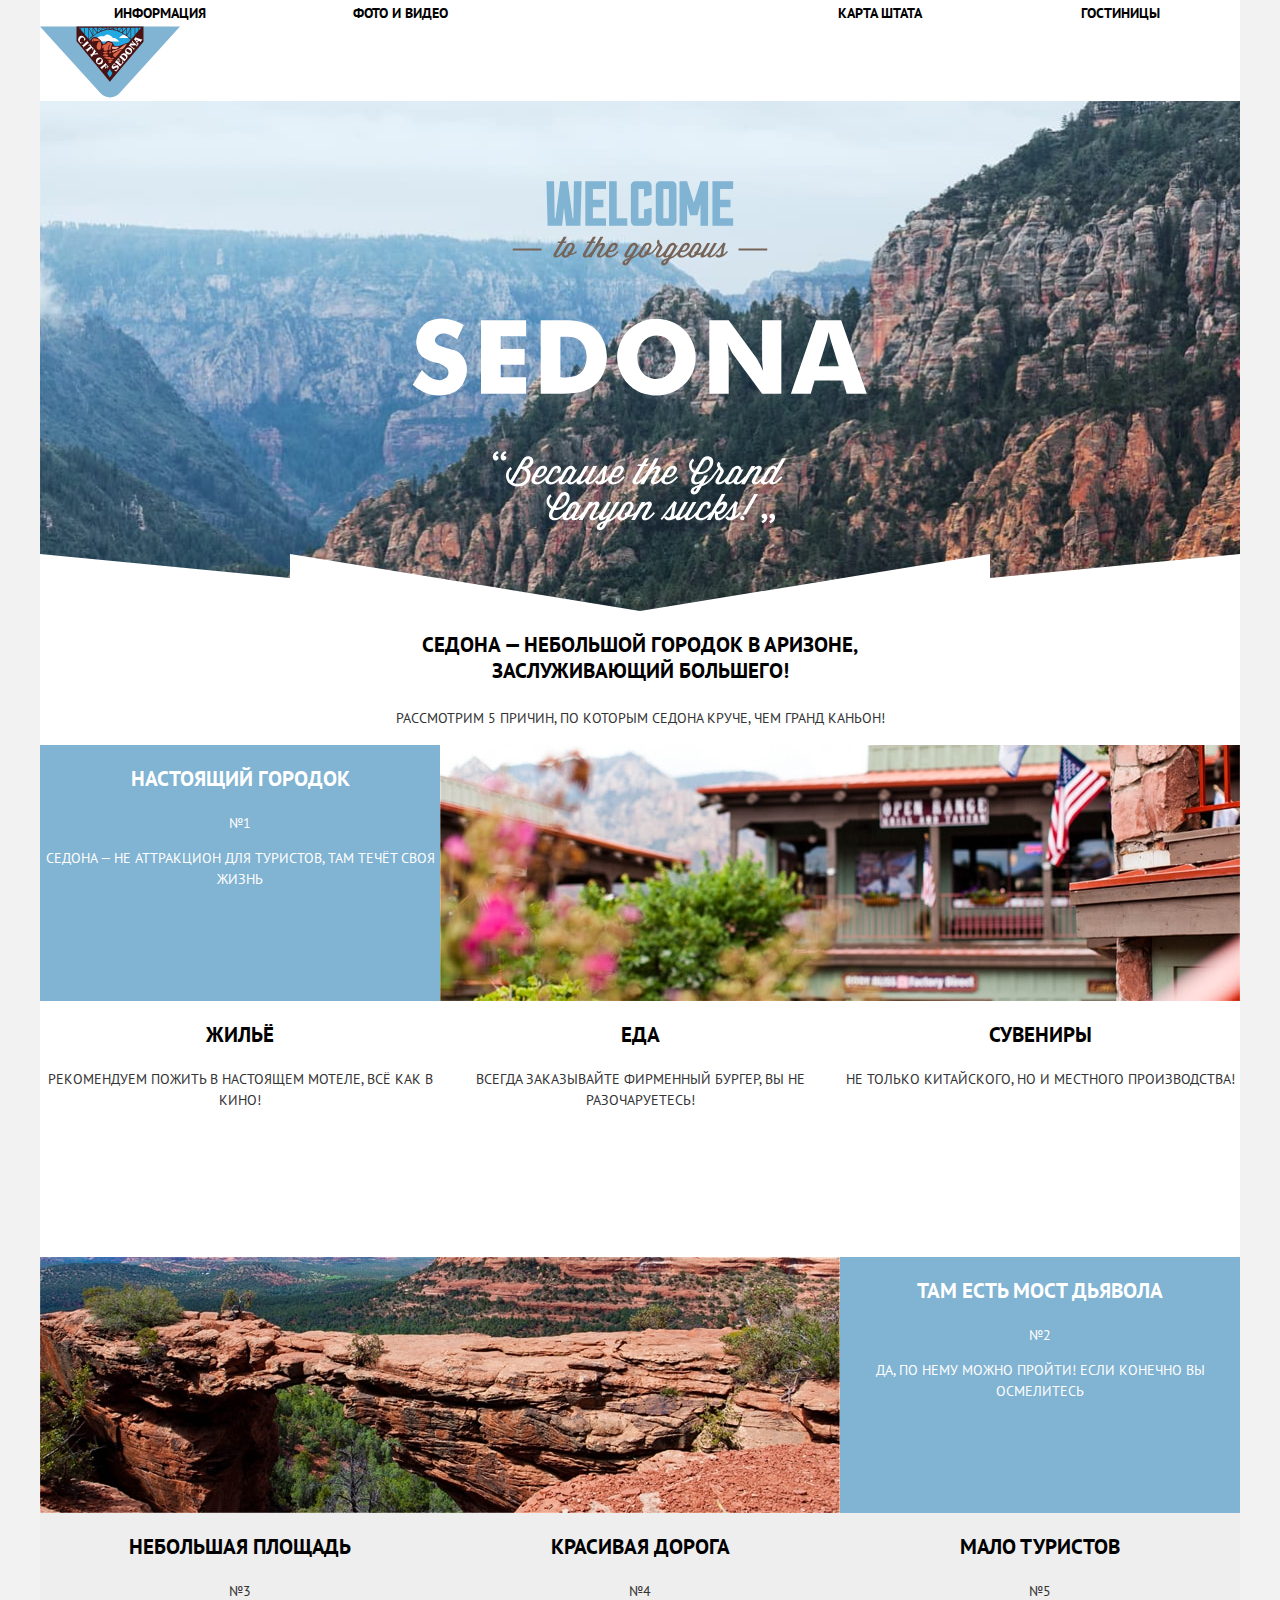
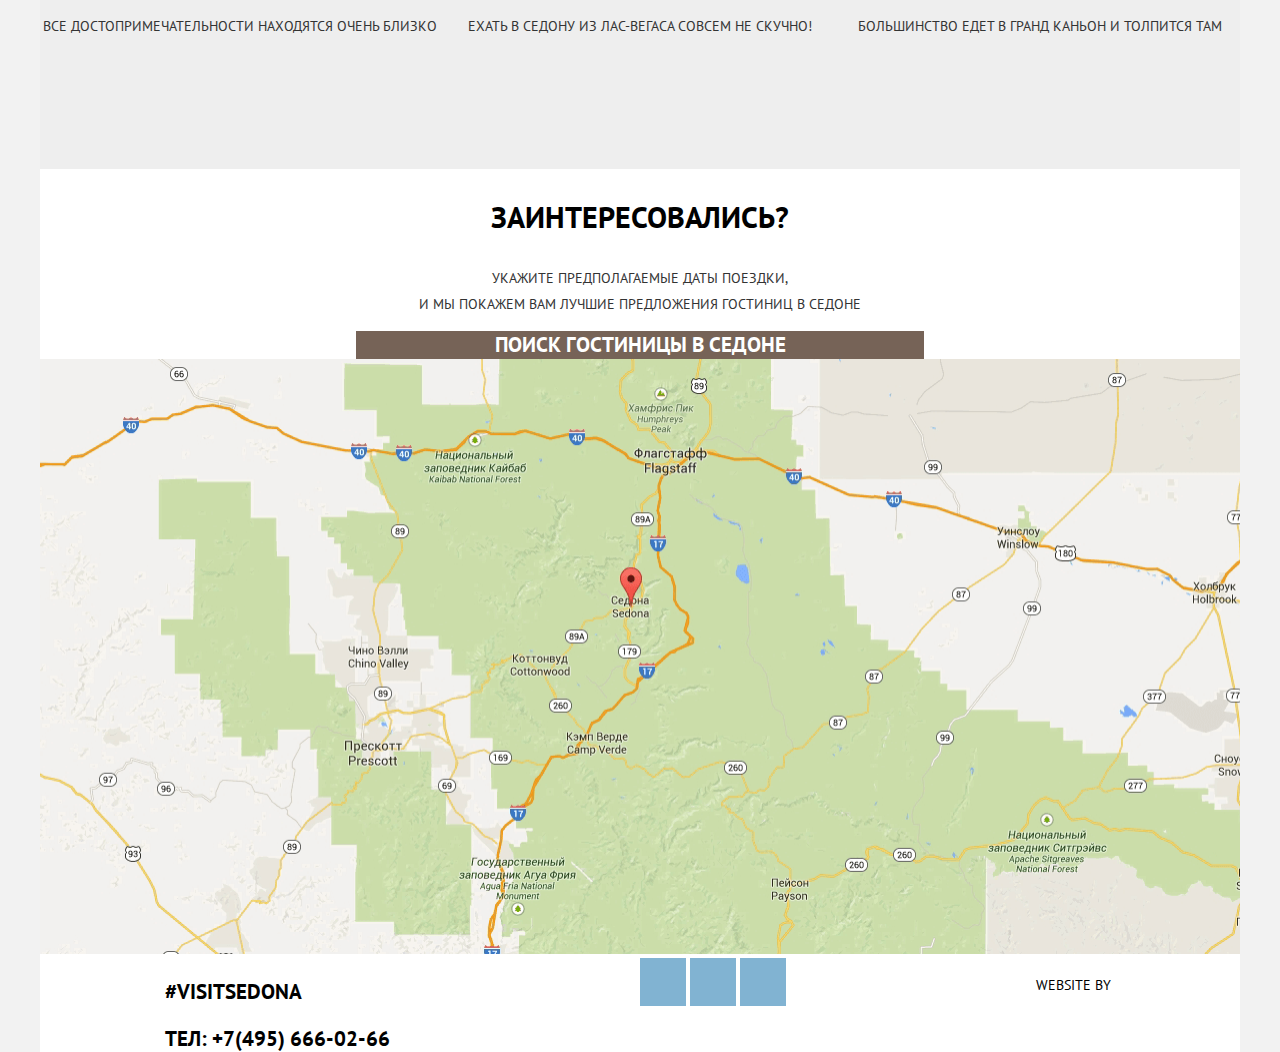
==== index.html @ a128aafb "Добавлены сетки для страниц" ====
<!DOCTYPE html>
<html lang="ru">
	<head>
		<meta charset="utf-8">
		<title>HTML Academy: Седона</title>
		<link href="https://fonts.googleapis.com/css?family=PT+Sans:400,700&display=swap&subset=cyrillic" rel="stylesheet">
		<link href="css/normalize.css" rel="stylesheet">
		<link href="css/style.css" rel="stylesheet">
	</head>

	<body>
		<div class="container">
			<header class="header">
				<nav>
					<ul class="header-nav">
						<li><a href="#">Информация</a></li>
						<li><a href="#">Фото и видео</a></li>
						<li><a href="#">Карта штата</a></li>
						<li><a href="inner.html">Гостиницы</a></li>
					</ul>
				</nav>

				<a class="header-logo" href="" aria-current="page">
					<img src="img/logo-sedona.svg" width="140" height="72" alt="Логотип города Седона">
				</a>
			</header>

			<main>
				<h1 class="hidden">Город Седона</h1>

				<div class="welcome">
					<span class="visually-hidden">Добро пожаловать в великолепную Седону, потому что Большой Каньон отстой!</span>
				</div>

				<section class="advantages">
					<h2 class="hidden">Приемущества города</h2>
					<div class="advantages-block">
						<p class="advantages-block__title">
							Седона — небольшой городок в Аризоне,
							заслуживающий большего!
						</p>
						<p class="advantages-block__text">Рассмотрим 5 причин, по которым Седона круче, чем гранд каньон!</p>
					</div>

					<ol class="advantages-list">
						<li class="advantages-item">
							<div class="advantages-item__block info">
								<p class="info__title">Настоящий городок</p>
								<p class="info__number">№1</p>
								<p class="info__text">
									Седона — не аттракцион для туристов, там течёт своя жизнь
								</p>
							</div>
							<img class="advantages-item__img" src="img/sedona_foto.jpg" width="800" height="256" alt="Фотография городка">
						</li>
						<li class="advantages-item">
							<img class="advantages-item__img" src="img/devil_bridge.jpg" alt="Фотография моста Дьявола">
							<div class="advantages-item__block info">
								<p class="info__title">Там есть Мост дьявола</p>
								<p class="info__number">№2</p>
								<p class="info__text">
									Да, по нему можно пройти! Если конечно вы осмелитесь
								</p>
							</div>
						</li>
						<li class="advantages-item">
							<div class="advantages-item__block info">
								<p class="info__title">Небольшая площадь</p>
								<p class="info__number">№3</p>
								<p class="info__text">
									Все достопримечательности находятся очень близко
								</p>
							</div>
						</li>
						<li class="advantages-item">
							<div class="advantages-item__block info">
								<p class="info__title">Красивая дорога</p>
								<p class="info__number">№4</p>
								<p class="info__text">
									Ехать в Седону из Лас-Вегаса совсем не скучно!
								</p>
							</div>
						</li>
						<li class="advantages-item">
							<div class="advantages-item__block info">
								<p class="info__title">Мало туристов</p>
								<p class="info__number">№5</p>
								<p class="info__text">
									Большинство едет в гранд каньон и толпится там
								</p>
							</div>
						</li>
						<li class="advantages-item">
							<ul class="advantages-also">
								<li class="advantages-item__block info">
									<div class="info__icon info__icon--home"></div>
									<p class="info__title">Жильё</p>
									<p class="info__text">
										Рекомендуем пожить в настоящем мотеле, всё как в кино!
									</p>
								</li>
								<li class="advantages-item__block info">
									<div class="info__icon info__icon--food"></div>
									<p class="info__title">Еда</p>
									<p class="info__text">
										Всегда заказывайте фирменный бургер, вы не разочаруетесь!
									</p>
								</li>
								<li class="advantages-item__block info">
									<div class="info__icon info__icon--surprise"></div>
									<p class="info__title">Сувениры</p>
									<p class="info__text">
										Не только китайского, но и местного производства!
									</p>
								</li>
							</ul>
						</li>
					</ol>
				</section>

				<section class="registration">
					<div class="registration__block">
						<h3>Заинтересовались?</h3>
						<p>Укажите предполагаемые даты поездки, <br> и мы покажем вам лучшие предложения гостиниц в седоне</p>
						<button class="button toggle-form-search" type="button">Поиск гостиницы в седоне</button>
					</div>

					<form class="registration-form" action="#" method="POST">
						<p class="registration-form__field field">
							<label class="field__label" for="input-date-arrival">Дата заезда:</label>
							<input class="field__input" id="input-date-arrival" type="date" name="date_arrival" value="2017-04-24">
						</p>
						<p class="registration-form__field field">
							<label class="field__label" for="input-date-departure">Дата выезда:</label>
							<input class="field__input" id="input-date-departure" type="date" name="date_departure" value="2017-07-04">
						</p>
						<p class="registration-form__field field">
							<label class="field__label" for="input-count-adults">Взрослые:</label>
							<button class="field__button-plus" type="button" aria-label="Увеличить количество"></button>
							<input class="field__input" id="input-count-adults" type="number" min="1" name="count-adults">
							<button class="field__button-minus" type="button" aria-label="Уменьшить количество"></button>
						</p>
						<p class="registration-form__field field">
							<label class="field__label" for="input-count-kids">Дети:</label>
							<button class="field__button-plus" type="button" aria-label="Увеличить количество"></button>
							<input class="field__input" id="input-count-kids" type="number" min="0" name="count-kids">
							<button class="field__button-minus" type="button" aria-label="Уменьшить количество"></button>
						</p>
						<button class="registration-form__button button" type="submit">Найти</button>
					</form>

					<img class="registration__image" src="img/map.png" height="595" alt="Карта Седоны">
				</section>
			</main>

			<footer class="footer">
				<div class="footer-contact">
					<p>#visitSEDONA</p>
					<a href="tel:+74956660266">Тел: +7(495) 666-02-66</a>
				</div>

				<div class="social-links">
					<a class="social-links__link social-links__link-twitter" href="#" target="_blank" rel="nofollow">
						<span class="visually-hidden">Наша страница в Twitter</span>
					</a>
					<a class="social-links__link social-links__link-facebook" href="#" target="_blank" rel="nofollow">
						<span class="visually-hidden">Наша группа в Facebook</span>
					</a>
					<a class="social-links__link social-links__link-youtube" href="#" target="_blank" rel="nofollow">
						<span class="visually-hidden">Наш канал на Youtube</span>
					</a>
				</div>

				<div class="footer-creator">
					<p>Website by
						<a class="footer-creator__logo" href="https://www.htmlacademy.ru" target="_blank" rel="nofollow">
							<span class="visually-hidden">Html Academy</span>
						</a>
					</p>
				</div>
			</footer>
		</div>
	</body>
</html>
---- css/style.css ----
html { 
    box-sizing: border-box; 
}

*, 
*::before, 
*::after { 
    box-sizing: inherit; 
}

body {
    background-color: #f2f2f2;
    color: #000;
    font-family: "PT Sans", Arial, sans-serif;
    text-transform: uppercase;
}

img { 
    max-width: 100%;
}

a { 
    text-decoration: none;
}

.container {
    width: 1200px;
    margin: 0 auto;
    padding: 0;
    background-color: #fff;
}

.hidden {
    display: none;
}

.visually-hidden {
    position: absolute;
    width: 1px;
    height: 1px;
    margin: -1px;
    border: 0;
    padding: 0;
    clip: rect(0 0 0 0);
    overflow: hidden;
}

.button {
    font: inherit;
    text-decoration: none;
    border: none;
    box-shadow: none;
    text-transform: uppercase;
}

.header-nav {
    display: flex;
    margin: 0;
    padding: 0;
    list-style: none;
}

.header-nav li {
    width: 240px;
    text-align: center;
}

.header-nav li:nth-child(3) {
    margin-left: auto;
}

.header-nav a {
    color: inherit;
    font-size: 14px;
    font-weight: 700;
    line-height: 26px;
}

.header-nav a:hover {
    color: #81b3d2;
}

.header-nav a:active {
    color: rgba(0, 0, 0, 0.3);
}

.header-nav .current {
    color: #766357;
}

.welcome {
    height: 510px;
    background-color: #e2eff7;
    background-image: url("../img/intro-welcome.svg"), url("../img/polygon_welcome.svg"), url("../img/back_welcome.jpg");
    background-position: center, bottom, center;
    background-repeat: no-repeat;
    background-size: 460px 350px, contain, cover;
}

.advantages-block {
    width: 490px;
    margin: 0 auto;
    text-align: center;
}

.advantages-block .advantages-block__title {
    font-family: inherit;
    font-size: 21px;
    font-weight: 700;
    line-height: 26px;
}

.advantages-block .advantages-block__text {
    color: #333;
    font-size: 14px;
    font-weight: 400;
    line-height: 26px;
}

.advantages-list {
    display: flex;
    flex-wrap: wrap;
    list-style: none;
    margin: 0;
    padding: 0;
}

.advantages-item {
    display: flex;
}

.advantages-item:first-child {
    order: -2;
}

.advantages-item:last-child {
    order: -1;
}

.advantages-item .advantages-item__block {
    width: 400px;
    height: 256px;
    background-color: #eee;
    color: #333;
    text-align: center;
}

.advantages-item__block .info__title {
    color: #000;
    font-size: 21px;
    font-weight: 700;
    line-height: 26px;
}

.advantages-item__block .info__number,
.advantages-item__block .info__text {
    font-size: 14px;
    font-weight: 400;
    line-height: 21px;
}

.advantages-item:first-child .advantages-item__block,
.advantages-item:nth-child(2) .advantages-item__block {
    background-color: #81b3d2;
    color: #fff;
}

.advantages-item:first-child .info__title,
.advantages-item:nth-child(2) .info__title {
    color: #fff;
}

.advantages-also {
    display: flex;
    list-style: none;
    margin: 0;
    padding: 0;
}

.advantages-also .advantages-item__block {
    background-color: #fff;
}

.registration__block {
    width: 568px;
    margin: 0 auto;
    text-align: center;
}

.registration__block h3 {
    font-size: 30px;
    font-weight: 700;
    line-height: 36px;
}

.registration__block p {
    color: #333;
    font-size: 14px;
    font-weight: 400;
    line-height: 26px;
}

.registration__block .toggle-form-search {
    width: 100%;
    background-color: #766357;
    color: #fff;
    font-size: 21px;
    font-weight: 700;
    line-height: 26px;
}

.registration .toggle-form-search:hover {
    background-color: #604e43;
}

.registration .toggle-form-search:active {
    background-color: #503e33;
    color: rgba(256, 256, 256, 0.3);
}

.registration .registration-form {
    display: none;
}

.footer {
    display: flex;
    justify-content: space-around;
    background-color: rgba(256, 256, 256, 0.9);
}

.footer-contact p,
.footer-contact a {
    color: inherit;
    font-size: 21px;
    font-weight: 700;
    line-height: 26px;
}

.social-links .social-links__link {
    display: inline-block;
    width: 46px;
    height: 48px;
    color: #fff;
    background-color: #81b3d2;
    background-size: auto;
    background-repeat: no-repeat;
    background-position: center;
}

.social-links .social-links__link:hover {
    background-color: #669ec0;
}

.social-links .social-links__link:active {
    background-color: #5496bd;
    color: rgba(256, 256, 256, 0.3);
}

.footer-creator p {
    font-size: 14px;
    font-weight: 400;
    line-height: 26px;
}

.footer-creator__logo {
    display: inline-block;
    color: inherit;
}

.footer-creator__logo:hover {
    color: #81b3d2;
}

.footer-creator__logo:active {
    color: rgba(0, 0, 0, 0.3);
}

.filters__form {
    background-image: url("../img/back_welcome.jpg");
    background-position: center;
    background-repeat: no-repeat;
    background-size: cover;
    color: #fff;
}

.filters__form legend {
    font-size: 16px;
    font-weight: 700;
    line-height: 21px;
}

.filters__form input,
.filters__form label {
    font-size: 14px;
    font-weight: 400;
    line-height: 21px;
}

.filters__form input::placeholder {
    text-align: center;
    font-size: 14px;
    text-transform: uppercase;
}

.filters__form .form-filter__button {
    background-color: transparent;
    color: inherit;
    font-size: 14px;
    font-weight: 400;
    line-height: 21px;
    border: 2px solid #fff;
}

.filters__form .form-filter__button:hover,
.filters__form .form-filter__button:active {
    background-color: #fff;
    color: #000;
}

.sorting__block {
    font-size: 12px;
    font-weight: 400;
    line-height: 18px;
}

.sorting .sorting__result {
    font-size: 21px;
    font-weight: 700;
    line-height: 26px;
}

.sorting__block .sorting__link {
    border-bottom: 1px dotted rgba(0, 0, 0, 0.3);
    color: rgba(0, 0, 0, 0.3);
}

.sorting__block .sorting__link:hover {
    border-bottom-color: #81b3d2;
    color: #81b3d2;
}

.sorting__block .sorting__link:active {
    color: #000;
    border-bottom: none;
}

.sorting__block .sorting__link--current {
    color: #81b3d2;
    border-bottom: none;
}

.hotel__list {
    list-style: none;
    margin: 0;
    padding: 0;
} 

.item-hotel {
    display: flex;
}

.item-hotel .info-hotel__name {
    color: inherit;
    font-size: 21px;
    font-weight: 700;
    line-height: 26px;
}

.item-hotel .info-hotel__name:hover {
    color: #81b3d2;
}

.item-hotel .info-hotel__name:active {
    color: rgba(0, 0, 0, 0.3);
}

.item-hotel .info-hotel-features {
    color: #333;
    font-size: 14px;
    font-weight: 400;
    line-height: 21px;
}

.info-hotel .info-hotel__links-detail {
    color: #fff;
    font-size: 14px;
    font-weight: 700;
    line-height: 21px;
    background-color: #81b3d2;
}

.info-hotel .info-hotel__links-detail:hover {
    background-color: #669ec0;
}

.info-hotel .info-hotel__links-detail:active {
    background-color: #5496bd;
    color: rgba(256, 256, 256, 0.3);
}

.info-hotel .info-hotel__links-reserve {
    color: #fff;
    font-size: 14px;
    font-weight: 700;
    line-height: 21px;
    background-color: #766357;
}

.info-hotel .info-hotel__links-reserve:hover {
    background-color: #604e43;
}

.info-hotel .info-hotel__links-reserve:active {
    background-color: #503e33;
    color: rgba(256, 256, 256, 0.3);
}

.item-hotel__rating {
    margin-left: auto;
}

.item-hotel__rating-stars span {
    background-image: url("../img/star.svg");
    background-repeat: no-repeat;
    background-size: auto;
    background-position: right;
}

.item-hotel__rating .item-hotel__rating-count {
    color: #666;
    font-size: 14px;
    font-weight: 400;
    line-height: 21px;
    background-color: #f2f2f2;
}
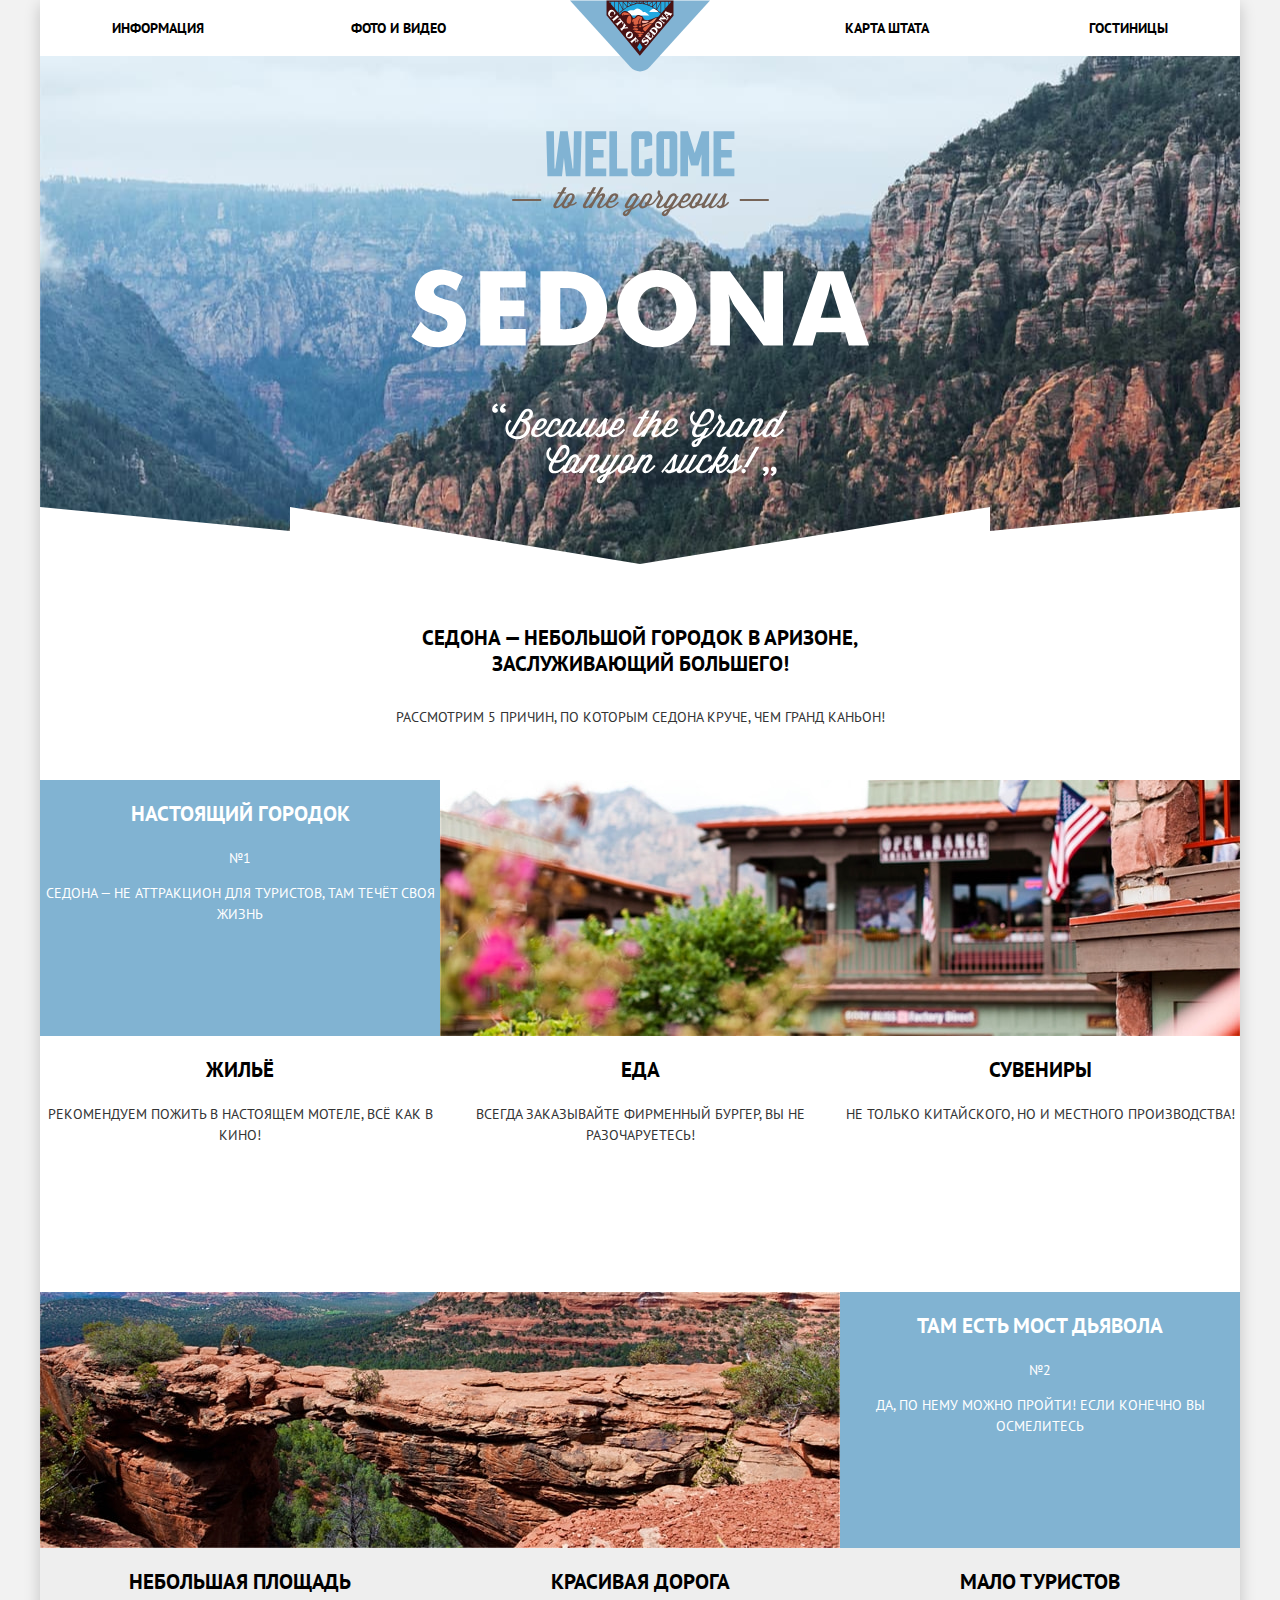
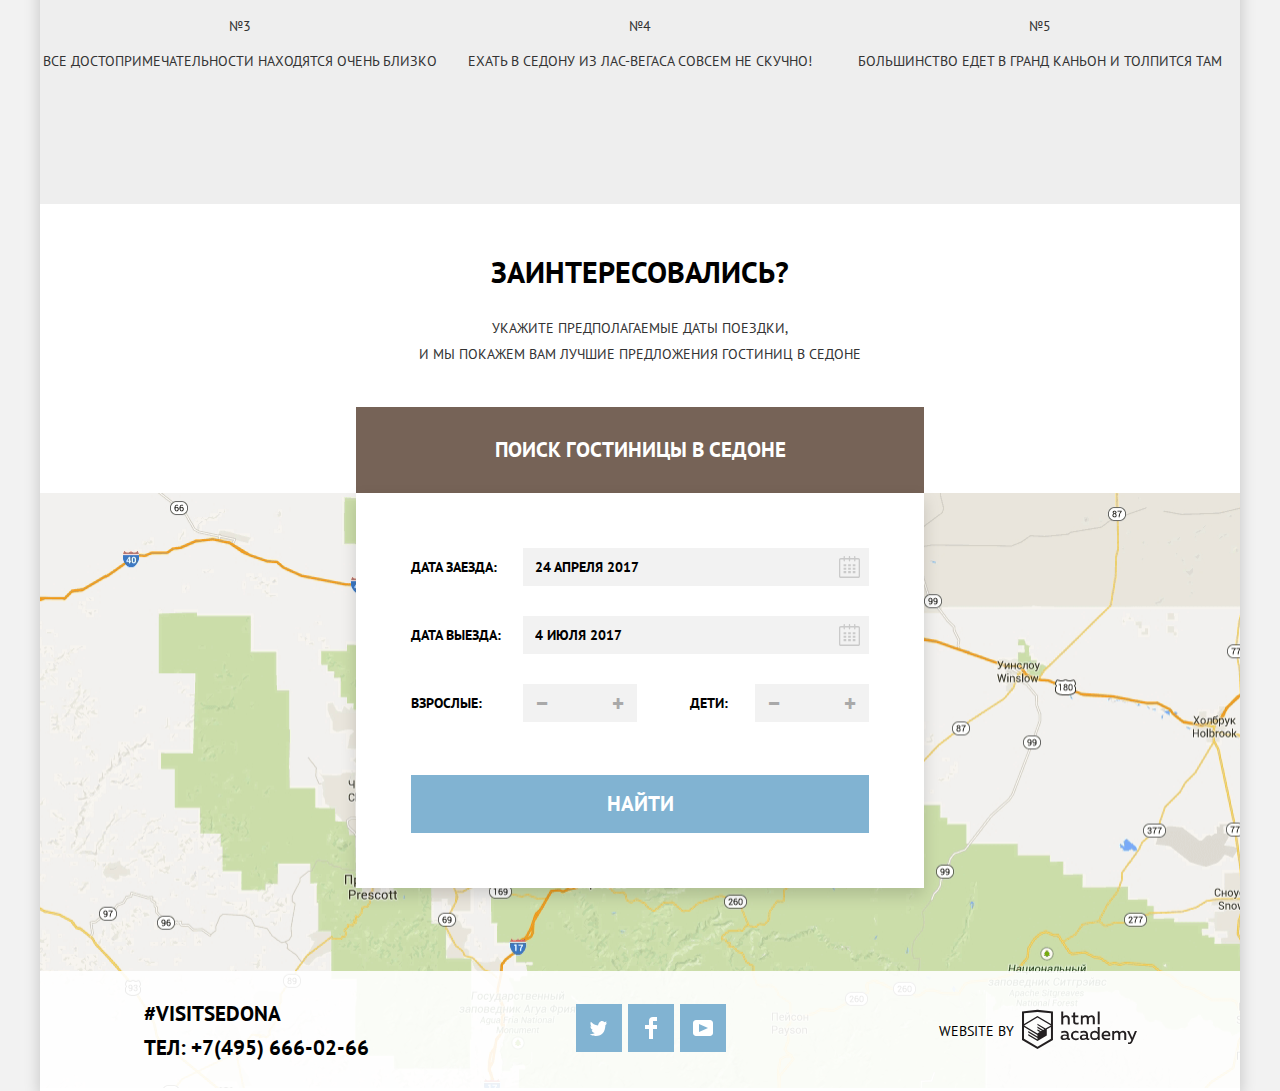
==== commit 0f0621c6: "Добавлено оформление декоративных элементов" ====
--- a/index.html
+++ b/index.html
@@ -20,20 +20,22 @@
 					</ul>
 				</nav>
 
-				<a class="header-logo" href="" aria-current="page">
-					<img src="img/logo-sedona.svg" width="140" height="72" alt="Логотип города Седона">
-				</a>
+				<div class="header-logo">
+					<a class="header-logo__link" href="" aria-current="page">
+						<img src="img/logo-sedona.svg" width="140" height="72" alt="Логотип города Седона">
+					</a>
+				</div>
 			</header>
 
 			<main>
-				<h1 class="hidden">Город Седона</h1>
+				<h1 class="visually-hidden">Город Седона</h1>
 
 				<div class="welcome">
-					<span class="visually-hidden">Добро пожаловать в великолепную Седону, потому что Большой Каньон отстой!</span>
+					<img src="img/intro-welcome.svg" alt="Добро пожаловать в великолепную Седону, потому что Большой Каньон отстой!">
 				</div>
 
 				<section class="advantages">
-					<h2 class="hidden">Приемущества города</h2>
+					<h2 class="visually-hidden">Приемущества города</h2>
 					<div class="advantages-block">
 						<p class="advantages-block__title">
 							Седона — небольшой городок в Аризоне,
@@ -121,39 +123,51 @@
 				<section class="registration">
 					<div class="registration__block">
 						<h3>Заинтересовались?</h3>
-						<p>Укажите предполагаемые даты поездки, <br> и мы покажем вам лучшие предложения гостиниц в седоне</p>
+						<p class="registration__block-desc">Укажите предполагаемые даты поездки, <br> и мы покажем вам лучшие предложения гостиниц в седоне</p>
 						<button class="button toggle-form-search" type="button">Поиск гостиницы в седоне</button>
+
+						<form class="registration-form" action="#" method="POST">
+							<p class="registration-form__field field">
+								<label class="field__label" for="input-date-arrival">Дата заезда:</label>
+								<input class="field__input" id="input-date-arrival" type="text" name="date_arrival" placeholder="24 апреля 2017">
+								<button class="button field__button-open" type="button" aria-label="Открыть календарь">
+									<svg xmlns="http://www.w3.org/2000/svg" width="21" height="22" viewBox="0 0 21 22" fill="#cacaca">
+										<path d="M19.251 2.025h-2.845V.648c0-.381-.294-.689-.656-.689-.363 0-.656.308-.656.689v1.377h-3.938V.648c0-.381-.294-.689-.655-.689-.363 0-.657.308-.657.689v1.377H5.906V.648c0-.381-.294-.689-.656-.689-.363 0-.657.308-.657.689v1.377H1.75C.784 2.025 0 2.847 0 3.862v16.302C0 21.179.784 22 1.75 22h17.501c.966 0 1.749-.821 1.749-1.836V3.862c0-1.015-.783-1.837-1.749-1.837zm.437 18.139a.448.448 0 0 1-.437.459H1.75a.45.45 0 0 1-.438-.459V3.862a.45.45 0 0 1 .438-.459h2.844v1.378c0 .381.294.689.657.689.362 0 .656-.308.656-.689V3.403h3.938v1.378c0 .381.294.689.657.689.361 0 .655-.308.655-.689V3.403h3.938v1.378c0 .381.293.689.656.689.362 0 .656-.308.656-.689V3.403h2.845c.241 0 .437.206.437.459v16.302z"/>
+										<path d="M4.594 8.225h2.625v2.066H4.594zM4.594 11.668h2.625v2.067H4.594zM4.594 15.112h2.625v2.066H4.594zM9.188 15.112h2.625v2.066H9.188zM9.188 11.668h2.625v2.067H9.188zM9.188 8.225h2.625v2.066H9.188zM13.781 15.112h2.625v2.066h-2.625zM13.781 11.668h2.625v2.067h-2.625zM13.781 8.225h2.625v2.066h-2.625z"/>
+									</svg>
+								</button>
+							</p>
+							<p class="registration-form__field field">
+								<label class="field__label" for="input-date-departure">Дата выезда:</label>
+								<input class="field__input" id="input-date-departure" type="text" name="date_departure" placeholder="4 июля 2017">
+								<button class="button field__button-open" type="button" aria-label="Открыть календарь">
+									<svg xmlns="http://www.w3.org/2000/svg" width="21" height="22" viewBox="0 0 21 22" fill="#cacaca">
+										<path d="M19.251 2.025h-2.845V.648c0-.381-.294-.689-.656-.689-.363 0-.656.308-.656.689v1.377h-3.938V.648c0-.381-.294-.689-.655-.689-.363 0-.657.308-.657.689v1.377H5.906V.648c0-.381-.294-.689-.656-.689-.363 0-.657.308-.657.689v1.377H1.75C.784 2.025 0 2.847 0 3.862v16.302C0 21.179.784 22 1.75 22h17.501c.966 0 1.749-.821 1.749-1.836V3.862c0-1.015-.783-1.837-1.749-1.837zm.437 18.139a.448.448 0 0 1-.437.459H1.75a.45.45 0 0 1-.438-.459V3.862a.45.45 0 0 1 .438-.459h2.844v1.378c0 .381.294.689.657.689.362 0 .656-.308.656-.689V3.403h3.938v1.378c0 .381.294.689.657.689.361 0 .655-.308.655-.689V3.403h3.938v1.378c0 .381.293.689.656.689.362 0 .656-.308.656-.689V3.403h2.845c.241 0 .437.206.437.459v16.302z"/>
+										<path d="M4.594 8.225h2.625v2.066H4.594zM4.594 11.668h2.625v2.067H4.594zM4.594 15.112h2.625v2.066H4.594zM9.188 15.112h2.625v2.066H9.188zM9.188 11.668h2.625v2.067H9.188zM9.188 8.225h2.625v2.066H9.188zM13.781 15.112h2.625v2.066h-2.625zM13.781 11.668h2.625v2.067h-2.625zM13.781 8.225h2.625v2.066h-2.625z"/>
+									</svg>
+								</button>
+							</p>
+							<p class="registration-form__field field field--adults">
+								<label class="field__label" for="input-count-adults">Взрослые:</label>
+								<button class="button field__button field__button-minus" type="button" aria-label="Уменьшить количество"></button>
+								<input class="field__input" id="input-count-adults" type="text" name="count-adults">
+								<button class="button field__button field__button-plus" type="button" aria-label="Увеличить количество"></button>
+							</p>
+							<p class="registration-form__field field field--kids">
+								<label class="field__label" for="input-count-kids">Дети:</label>
+								<button class="button field__button field__button-minus" type="button" aria-label="Уменьшить количество"></button>
+								<input class="field__input" id="input-count-kids" type="text" name="count-kids">
+								<button class="button field__button field__button-plus" type="button" aria-label="Увеличить количество"></button>
+							</p>
+							<button class="button registration-form__button" type="submit">Найти</button>
+						</form>
 					</div>
-
-					<form class="registration-form" action="#" method="POST">
-						<p class="registration-form__field field">
-							<label class="field__label" for="input-date-arrival">Дата заезда:</label>
-							<input class="field__input" id="input-date-arrival" type="date" name="date_arrival" value="2017-04-24">
-						</p>
-						<p class="registration-form__field field">
-							<label class="field__label" for="input-date-departure">Дата выезда:</label>
-							<input class="field__input" id="input-date-departure" type="date" name="date_departure" value="2017-07-04">
-						</p>
-						<p class="registration-form__field field">
-							<label class="field__label" for="input-count-adults">Взрослые:</label>
-							<button class="field__button-plus" type="button" aria-label="Увеличить количество"></button>
-							<input class="field__input" id="input-count-adults" type="number" min="1" name="count-adults">
-							<button class="field__button-minus" type="button" aria-label="Уменьшить количество"></button>
-						</p>
-						<p class="registration-form__field field">
-							<label class="field__label" for="input-count-kids">Дети:</label>
-							<button class="field__button-plus" type="button" aria-label="Увеличить количество"></button>
-							<input class="field__input" id="input-count-kids" type="number" min="0" name="count-kids">
-							<button class="field__button-minus" type="button" aria-label="Уменьшить количество"></button>
-						</p>
-						<button class="registration-form__button button" type="submit">Найти</button>
-					</form>
 
 					<img class="registration__image" src="img/map.png" height="595" alt="Карта Седоны">
 				</section>
 			</main>
 
-			<footer class="footer">
+			<footer class="footer bottom--absolute">
 				<div class="footer-contact">
 					<p>#visitSEDONA</p>
 					<a href="tel:+74956660266">Тел: +7(495) 666-02-66</a>
@@ -162,21 +176,32 @@
 				<div class="social-links">
 					<a class="social-links__link social-links__link-twitter" href="#" target="_blank" rel="nofollow">
 						<span class="visually-hidden">Наша страница в Twitter</span>
+						<svg xmlns="http://www.w3.org/2000/svg" xmlns:xlink="http://www.w3.org/1999/xlink" width="17" height="15" viewBox="0 0 17 15">
+							<path fill="#FFF" d="M10.95.144c1.685-.496 2.984.27 3.577 1.179.673-.231 1.331-.481 2.011-.708a2.345 2.345 0 0 1-.857 1.768c.685.17 1.304-.491 1.304-.491-.169 1-1.006 1.788-1.563 2.024-.231 6.75-3.175 11.217-10.077 11.082h-.446c-.41 0-4.164-.46-4.898-1.887 2.271.196 3.893-.422 4.693-1.177-.96-.3-2.679-.477-2.979-2.95.349.106.564.228 1.19.119C1.705 8.247.374 7.53.448 5.33c.285.328 1.067.536 1.34.472C1.085 5.561-.182 2.442.894.85c1.818 1.854 3.735 3.606 7.152 3.773C8.254 2.33 9.183.793 10.95.144z"/>
+						</svg>
 					</a>
 					<a class="social-links__link social-links__link-facebook" href="#" target="_blank" rel="nofollow">
 						<span class="visually-hidden">Наша группа в Facebook</span>
+						<svg xmlns="http://www.w3.org/2000/svg" width="12" height="22" viewBox="0 0 12 22">
+							<path fill="#FFF" d="M12 4V0H8a4 4 0 0 0-4 4v4H0v4h4v10h4V12h4V8H8V4h4z"/>
+						</svg>
 					</a>
 					<a class="social-links__link social-links__link-youtube" href="#" target="_blank" rel="nofollow">
 						<span class="visually-hidden">Наш канал на Youtube</span>
+						<svg xmlns="http://www.w3.org/2000/svg" xmlns:xlink="http://www.w3.org/1999/xlink" width="20" height="16" viewBox="0 0 20 16">
+							<path fill="#FFF" d="M17 0H3C1.35 0 0 1.35 0 3v10c0 1.65 1.35 3 3 3h14c1.65 0 3-1.35 3-3V3c0-1.65-1.35-3-3-3zM6.027 11.998V4.002L15.014 8l-8.987 3.998z"/>
+						</svg>
 					</a>
 				</div>
 
 				<div class="footer-creator">
-					<p>Website by
-						<a class="footer-creator__logo" href="https://www.htmlacademy.ru" target="_blank" rel="nofollow">
-							<span class="visually-hidden">Html Academy</span>
-						</a>
-					</p>
+					<p>Website by</p>
+					<a class="footer-creator__logo" href="https://htmlacademy.ru/intensive/htmlcss" target="_blank" rel="nofollow">
+						<span class="visually-hidden">Html Academy</span>
+						<svg id="Layer_1" data-name="Layer 1" xmlns="http://www.w3.org/2000/svg" viewBox="0 0 108.08 36.85" width="115" height="41">
+							<path d="M44.61,26.88a2,2,0,0,0,.55-0.1v1.33a3.25,3.25,0,0,1-1.18.21,1.67,1.67,0,0,1-1.67-1,4.84,4.84,0,0,1-3.14,1.08c-1.51,0-2.91-.83-2.91-2.55,0-2.13,2-2.79,3.71-2.79a11.08,11.08,0,0,1,2.17.25v-0.3c0-1-.76-1.77-2.19-1.77a7.42,7.42,0,0,0-3,.64v-1.7a10.21,10.21,0,0,1,3.19-.55c2.36,0,3.81,1.12,3.81,3.65v3a0.54,0.54,0,0,0,.49.59h0.17Zm-6.44-1.13A1.35,1.35,0,0,0,39.63,27h0.11a3.39,3.39,0,0,0,2.41-1V24.58a9.72,9.72,0,0,0-1.81-.21c-1,0-2.16.33-2.16,1.38h0Zm12.36-6.11a5,5,0,0,1,2.57.64V22a4.08,4.08,0,0,0-2.3-.7,2.75,2.75,0,1,0,0,5.49,5,5,0,0,0,2.43-.64v1.71a6.27,6.27,0,0,1-2.76.57A4.21,4.21,0,0,1,46,24.51q0-.21,0-0.41a4.32,4.32,0,0,1,4.18-4.46h0.38Zm12.17,7.24a2,2,0,0,0,.55-0.1v1.33a3.25,3.25,0,0,1-1.18.21,1.67,1.67,0,0,1-1.67-1,4.84,4.84,0,0,1-3.14,1.08c-1.51,0-2.91-.83-2.91-2.55,0-2.13,2-2.79,3.71-2.79a11.08,11.08,0,0,1,2.17.25v-0.3c0-1-.76-1.77-2.19-1.77a7.42,7.42,0,0,0-3,.64v-1.7a10.21,10.21,0,0,1,3.19-.55c2.36,0,3.81,1.12,3.81,3.65v3a0.54,0.54,0,0,0,.49.59h0.17Zm-6.44-1.13A1.35,1.35,0,0,0,57.73,27h0.11a3.39,3.39,0,0,0,2.41-1V24.58a9.72,9.72,0,0,0-1.81-.21c-1.06,0-2.16.33-2.16,1.38h0ZM73,16V28.2H71.35V26.88a3.88,3.88,0,0,1-3.19,1.54,4.4,4.4,0,0,1,0-8.78,3.81,3.81,0,0,1,3,1.3V16H73Zm-4.53,5.22a2.76,2.76,0,1,0,0,5.52A2.86,2.86,0,0,0,71.15,25V23A2.91,2.91,0,0,0,68.49,21.27ZM79,19.64c3.31,0,4.46,2.68,3.92,5.09H76.7c0.21,1.5,1.67,2.11,3.19,2.11a6.11,6.11,0,0,0,2.64-.59v1.6a7.14,7.14,0,0,1-3,.57C77,28.42,74.78,27,74.78,24a4.18,4.18,0,0,1,4-4.39H79Zm0.09,1.54a2.28,2.28,0,0,0-2.44,2.1v0.06H81.3A2,2,0,0,0,79.13,21.18Zm5.73,7V19.87h1.65v1a3.81,3.81,0,0,1,2.78-1.27A2.86,2.86,0,0,1,91.89,21a4.12,4.12,0,0,1,2.91-1.33A3.06,3.06,0,0,1,98,23V28.2h-1.9V23.05a1.59,1.59,0,0,0-1.42-1.75H94.42a2.8,2.8,0,0,0-2.07,1.12V28.2h-1.9V23.05A1.59,1.59,0,0,0,89,21.31H88.8a3,3,0,0,0-2.21,1.29v5.63H84.86Zm21.31-8.33h1.9l-3.91,9.46c-0.9,2.17-2.09,2.86-3.35,2.86a4.76,4.76,0,0,1-1.1-.14V30.46a2.86,2.86,0,0,0,.85.12c0.9,0,1.58-.64,2.07-1.9l0.17-.42-4-8.4h2l2.86,6.29ZM38.73,1.46V6.22a3.81,3.81,0,0,1,2.7-1.14,3.25,3.25,0,0,1,3.44,3.4v5.15H43V8.72a1.81,1.81,0,0,0-1.61-2h-0.3a2.93,2.93,0,0,0-2.32,1.39v5.52h-1.9V1.46h1.9ZM49.94,2.31v3h3V6.91h-3v3.81c0,1.1.5,1.46,1.58,1.46a4.49,4.49,0,0,0,1.69-.33v1.6A6.8,6.8,0,0,1,51,13.8a2.55,2.55,0,0,1-2.86-2.74V6.89H46.58V5.26h1.5V2.74Zm5.4,11.31V5.28H57v1A3.81,3.81,0,0,1,59.77,5a2.86,2.86,0,0,1,2.6,1.33A4.12,4.12,0,0,1,65.28,5,3.06,3.06,0,0,1,68.44,8.4v5.21h-1.9V8.46a1.59,1.59,0,0,0-1.42-1.75H64.89a2.8,2.8,0,0,0-2.07,1.12v5.78h-1.9V8.46A1.59,1.59,0,0,0,59.5,6.71H59.27A3,3,0,0,0,57.06,8v5.63H55.34ZM71.17,1.45H73V13.6H71.17V1.45ZM14.71,0H14.55L0,1.54V28.21l14.55,8.66,14.55-8.66V1.54Zm12.5,27.1L14.55,34.64,1.9,27.12V16.18l12.59,7.5V25L5.86,19.9v1.31l8.68,5.21v1.39L5.87,22.65V24l8.68,5.21,8.75-5.24V18.31L27.2,16V27.12Zm0-12.53-3.48,2-1.6,1L14.51,13v1.31L21,18.23H21l-0.14.09-1,.54-5.37-3.2V17l4.24,2.52-1,.67-3.2-1.9v1.31l2.1,1.24L14.5,22.1,2,14.65,14.51,7.11Zm0-1.32L14.49,5.76,1.91,13.25v-10L14.56,1.92,27.21,3.25v10h0Z" transform="translate(0 -0.02)" fill="#231f20"/>
+						</svg>
+					</a>
 				</div>
 			</footer>
 		</div>
--- a/css/style.css
+++ b/css/style.css
@@ -24,10 +24,12 @@
 }
 
 .container {
+    position: relative;
     width: 1200px;
     margin: 0 auto;
     padding: 0;
     background-color: #fff;
+    box-shadow: 0 5px 15px rgba(0, 1, 1, 0.2);
 }
 
 .hidden {
@@ -53,6 +55,10 @@
     text-transform: uppercase;
 }
 
+.header {
+    position: relative;
+}
+
 .header-nav {
     display: flex;
     margin: 0;
@@ -61,8 +67,18 @@
 }
 
 .header-nav li {
-    width: 240px;
-    text-align: center;
+    width: 239px;
+    padding: 15px 0;
+}
+
+.header-nav li:nth-child(-n + 2) {
+    text-align: left;
+    padding-left: 72px;
+}
+
+.header-nav li:nth-last-child(-n + 2) {
+    text-align: right;
+    padding-right: 72px;
 }
 
 .header-nav li:nth-child(3) {
@@ -88,22 +104,47 @@
     color: #766357;
 }
 
+.header-logo {
+    position: absolute;
+    top: 0;
+    left: 50%;
+    margin-left: -70px;
+    margin-right: auto;
+    width: 140px;
+    height: 72px;
+}
+
+.header-logo__link {
+    display: block;
+    width: 100%;
+    height: 100%;
+}
+
 .welcome {
-    height: 510px;
+    height: 508px;
     background-color: #e2eff7;
-    background-image: url("../img/intro-welcome.svg"), url("../img/polygon_welcome.svg"), url("../img/back_welcome.jpg");
-    background-position: center, bottom, center;
+    background-image: url("../img/polygon_welcome.svg"), url("../img/back_welcome.jpg");
+    background-position: bottom, center;
     background-repeat: no-repeat;
-    background-size: 460px 350px, contain, cover;
+    background-size: contain, cover;
+}
+
+.welcome img {
+    display: block;
+    width: 459px;
+    margin: 0 auto;
+    padding-top: 75px;
 }
 
 .advantages-block {
     width: 490px;
     margin: 0 auto;
+    padding: 40px 0 36px;
     text-align: center;
 }
 
 .advantages-block .advantages-block__title {
+    margin-bottom: 27px;
     font-family: inherit;
     font-size: 21px;
     font-weight: 700;
@@ -182,18 +223,22 @@
 }
 
 .registration__block {
+    position: relative;
     width: 568px;
     margin: 0 auto;
+    padding-top: 20px;
     text-align: center;
 }
 
 .registration__block h3 {
+    margin-bottom: 25px;
     font-size: 30px;
     font-weight: 700;
     line-height: 36px;
 }
 
-.registration__block p {
+.registration__block .registration__block-desc {
+    margin-bottom: 40px;
     color: #333;
     font-size: 14px;
     font-weight: 400;
@@ -202,6 +247,7 @@
 
 .registration__block .toggle-form-search {
     width: 100%;
+    padding: 30px 0;
     background-color: #766357;
     color: #fff;
     font-size: 21px;
@@ -219,27 +265,197 @@
 }
 
 .registration .registration-form {
-    display: none;
+    position: absolute;
+    display: flex;
+    flex-wrap: wrap;
+    width: 568px;
+    padding: 55px;
+    background-color: #fff;
+    box-shadow: 0 7px 15px rgba(0, 1, 1, 0.15);
+}
+
+.registration-form__field {
+    position: relative;
+    display: flex;
+    justify-content: space-between;
+    align-items: center;
+    width: 100%;
+    margin: 0;
+    margin-bottom: 30px;
+}
+
+.registration-form__field .field__label,
+.registration-form__field .field__input {
+    font-size: 14px;
+    font-weight: 700;
+    line-height: 26px;
+    vertical-align: middle;
+}
+
+.registration-form__field .field__input {
+    width: 346px;
+    padding: 4px 10px;
+    background-color: #f2f2f2;
+    border: 2px solid #f2f2f2;
+    color: #000;
+    font-size: 14px;
+    font-weight: 700;
+    box-shadow: none;
+    outline: none;
+}
+
+.registration-form__field .field__input::placeholder {
+    color: inherit;
+    text-transform: uppercase;
+    font-size: 14px;
+    font-weight: 700;
+    line-height: 26px;
+}
+
+.registration-form__field .field__input:hover {
+    background-color: #ebebeb;
+    border-color: #ebebeb;
+}
+
+.registration-form__field .field__input:focus {
+    border-color: #e5e5e5;
+    background-color: #ffffff;  
+}
+
+.registration-form__field .field__input[name*="date"] {
+    padding-right: 35px;
+}
+
+.registration-form__field .field__button-open {
+    cursor: pointer;
+    position: absolute;
+    top: 7px;
+    right: 3px;
+    display: block;
+    font-size: 0;
+    background-color: transparent;
+}
+
+.field__button-open svg {
+    vertical-align: middle;
+}
+
+.field__button-open:hover svg {
+    fill: #000;
+}
+
+.field__button-open:active svg {
+    fill: #81b3d2;
+}
+
+.registration-form__field .field__input[name*="count"],
+.registration-form__field .field__button {
+    width: 38px;
+    height: 38px;
+    text-align: center;
+    cursor: pointer;
+}
+
+.registration-form__field .field__button {
+    background-color: #f2f2f2;
+}
+
+.registration-form__field .field__button::before {
+    font-weight: 700;
+    font-size: 23px;
+    vertical-align: middle;
+    color: #a9a9a9;
+}
+
+.registration-form__field .field__button:hover::before {
+    color: #000;
+}
+
+.registration-form__field .field__button:active::before {
+    color: #81b3d2;
+}
+
+.registration-form__field .field__button-plus::before {
+    content: "\002B";
+}
+
+.registration-form__field .field__button-minus::before {
+    content: "\2212";
+}
+
+.field--adults {
+    width: 226px;
+    justify-content: flex-end;
+}
+
+.field--kids {
+    width: 39%;
+    margin-left: auto;
+    justify-content: flex-end;
+}
+
+.field--adults .field__label,
+.field--kids .field__label {
+    margin-right: auto;
+}
+
+.registration-form .registration-form__button {
+    width: 458px;
+    margin-top: 23px;
+    padding: 17px 10px;
+    color: #fff;
+    font-size: 21px;
+    font-weight: 700;
+    background-color: #81b3d2;
+}
+
+.registration-form .registration-form__button:hover {
+    background-color: #669ec0;
+}
+
+.registration-form .registration-form__button:active {
+    background-color: #5496bd;
+    color: rgba(256, 256, 256, 0.3);
 }
 
 .footer {
     display: flex;
     justify-content: space-around;
+    align-items: center;
     background-color: rgba(256, 256, 256, 0.9);
+    padding: 30px 0;
+}
+
+.footer.bottom--absolute {
+    position: absolute;
+    bottom: 0;
+    width: 100%;
 }
 
 .footer-contact p,
 .footer-contact a {
+    margin: 0;
     color: inherit;
     font-size: 21px;
     font-weight: 700;
     line-height: 26px;
 }
 
+.footer-contact p {
+    margin-bottom: 8px;
+}
+
+.footer .social-links {
+    display: flex;
+}
+
 .social-links .social-links__link {
-    display: inline-block;
+    display: flex;
+    align-items: center;
+    justify-content: center;
     width: 46px;
     height: 48px;
+    margin: 0 6px 6px 0;
     color: #fff;
     background-color: #81b3d2;
     background-size: auto;
@@ -256,26 +472,36 @@
     color: rgba(256, 256, 256, 0.3);
 }
 
+.social-links .social-links__link:active path {
+    fill: rgba(256, 256, 256, 0.3);
+}
+
 .footer-creator p {
-    font-size: 14px;
-    font-weight: 400;
-    line-height: 26px;
+    display: inline-block;
+    margin: 0;
+    margin-right: 4px;
+    font-size: 14px;
+    font-weight: 400;
+    line-height: 26px;
+    vertical-align: middle;
 }
 
 .footer-creator__logo {
     display: inline-block;
+    vertical-align: middle;
     color: inherit;
 }
 
-.footer-creator__logo:hover {
-    color: #81b3d2;
-}
-
-.footer-creator__logo:active {
-    color: rgba(0, 0, 0, 0.3);
+.footer-creator__logo:hover path {
+    fill: #81b3d2;
+}
+
+.footer-creator__logo:active path {
+    fill: rgba(0, 0, 0, 0.3);
 }
 
 .filters__form {
+    display: flex;
     background-image: url("../img/back_welcome.jpg");
     background-position: center;
     background-repeat: no-repeat;
@@ -289,6 +515,10 @@
     line-height: 21px;
 }
 
+.filters__form fieldset:last-child {
+    margin-left: auto;
+}
+
 .filters__form input,
 .filters__form label {
     font-size: 14px;
@@ -303,6 +533,9 @@
 }
 
 .filters__form .form-filter__button {
+    display: block;
+    width: 133px;
+    margin: 0 auto;
     background-color: transparent;
     color: inherit;
     font-size: 14px;
@@ -317,6 +550,11 @@
     color: #000;
 }
 
+.sorting {
+    display: flex;
+    align-items: center;
+}
+
 .sorting__block {
     font-size: 12px;
     font-weight: 400;
@@ -347,6 +585,10 @@
 .sorting__block .sorting__link--current {
     color: #81b3d2;
     border-bottom: none;
+}
+
+.sorting__type {
+    margin-left: auto;
 }
 
 .hotel__list {
@@ -355,15 +597,27 @@
     padding: 0;
 } 
 
+.hotel__item {
+    padding: 30px 70px;
+    border-bottom: 1px solid #e5e5e5;
+}
+
 .item-hotel {
     display: flex;
+}
+
+.item-hotel__info {
+    display: flex;
+    flex-direction: column;
+    justify-content: space-between;
+    margin-left: 30px;
 }
 
 .item-hotel .info-hotel__name {
     color: inherit;
     font-size: 21px;
     font-weight: 700;
-    line-height: 26px;
+    line-height: 16px;
 }
 
 .item-hotel .info-hotel__name:hover {
@@ -374,18 +628,34 @@
     color: rgba(0, 0, 0, 0.3);
 }
 
-.item-hotel .info-hotel-features {
+.item-hotel .info-hotel__features {
+    margin: 5px 0;
     color: #333;
     font-size: 14px;
     font-weight: 400;
     line-height: 21px;
+}
+
+.info-hotel__features span {
+    margin-right: 3px;
+    vertical-align: middle;
+}
+
+.info-hotel .features-hotel__type {
+    display: inline-block;
+    width: 110px;
+}
+
+.info-hotel__links .button {
+    padding: 5px 17px;
+    margin-right: 3px;
 }
 
 .info-hotel .info-hotel__links-detail {
     color: #fff;
     font-size: 14px;
     font-weight: 700;
-    line-height: 21px;
+    line-height: 28px;
     background-color: #81b3d2;
 }
 
@@ -416,10 +686,18 @@
 }
 
 .item-hotel__rating {
+    display: flex;
+    flex-direction: column;
+    justify-content: space-between;
+    align-items: flex-end;
     margin-left: auto;
 }
 
 .item-hotel__rating-stars span {
+    display: inline-block;
+    width: 18px;
+    height: 17px;
+    margin-left: 2px;
     background-image: url("../img/star.svg");
     background-repeat: no-repeat;
     background-size: auto;
@@ -427,6 +705,8 @@
 }
 
 .item-hotel__rating .item-hotel__rating-count {
+    margin: 0;
+    padding: 3px 14px;
     color: #666;
     font-size: 14px;
     font-weight: 400;
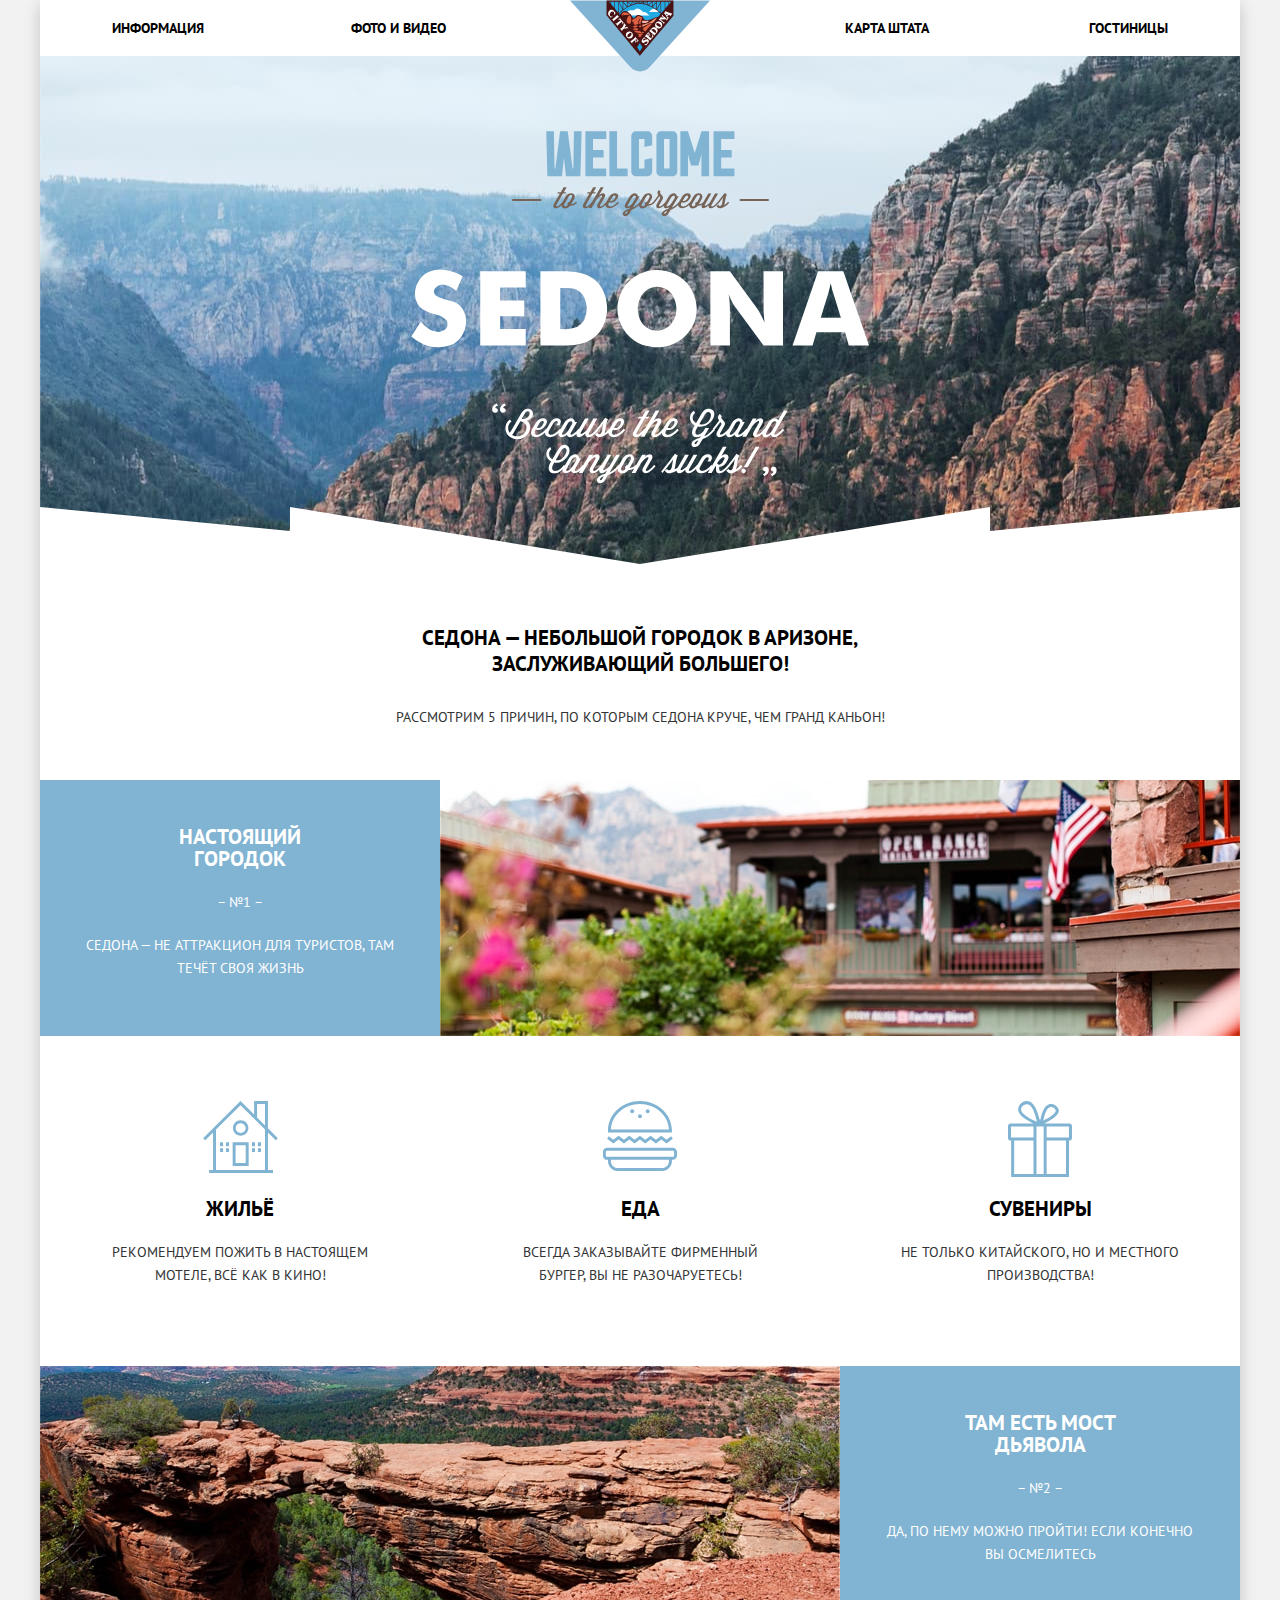
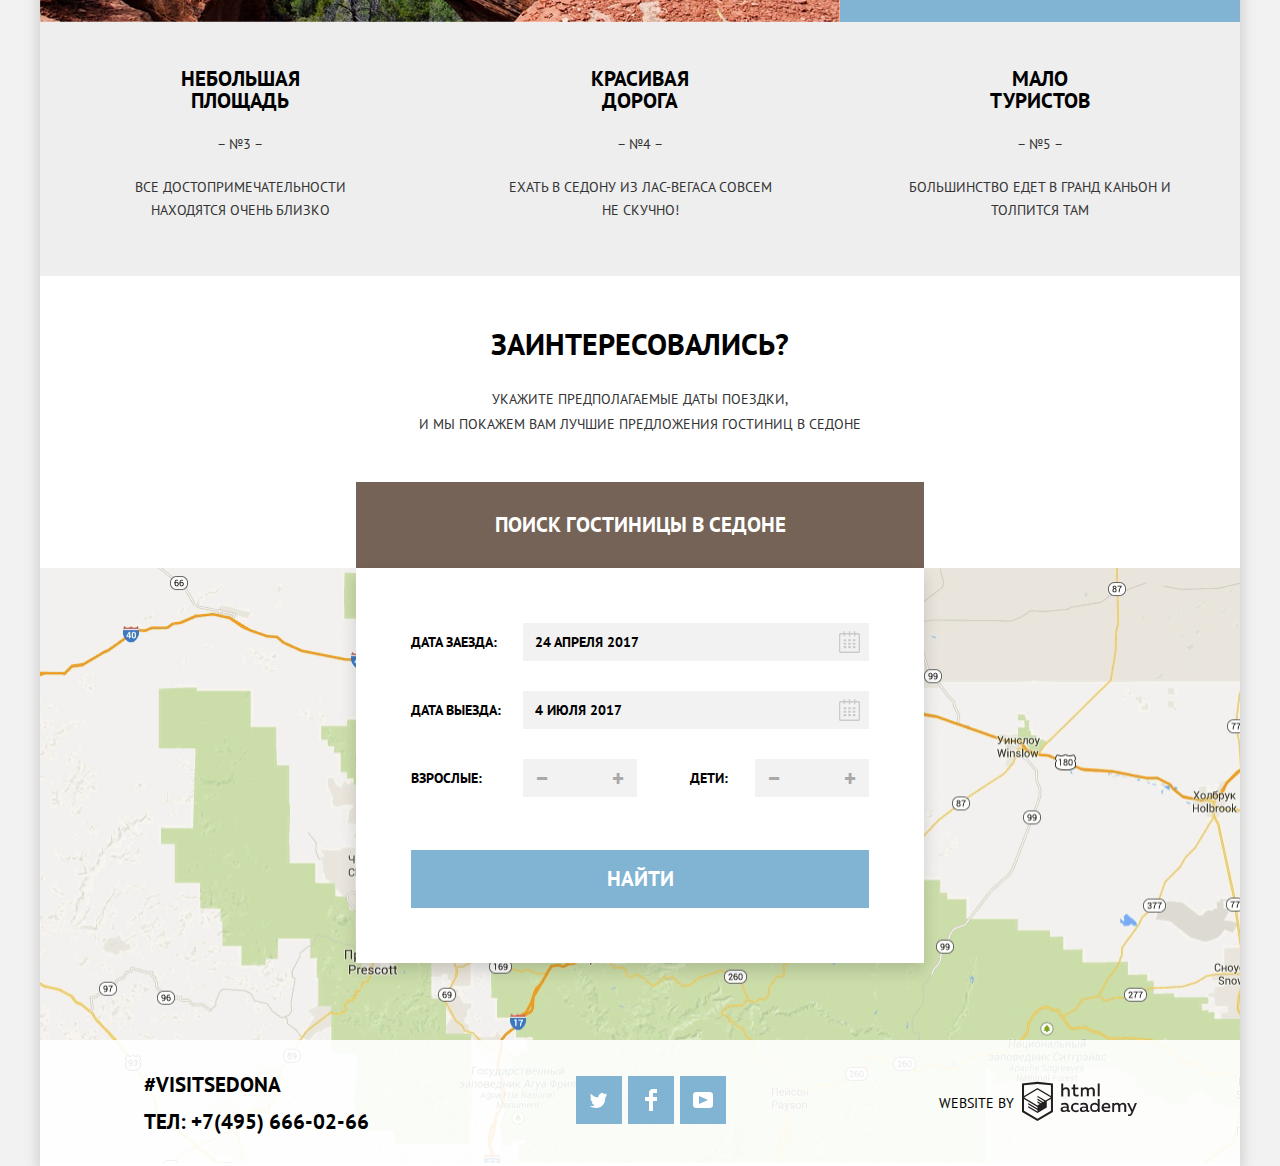
==== commit 145cf882: "Добавлено оформление декоративных элементов (дополнительно)" ====
--- a/index.html
+++ b/index.html
@@ -48,7 +48,7 @@
 						<li class="advantages-item">
 							<div class="advantages-item__block info">
 								<p class="info__title">Настоящий городок</p>
-								<p class="info__number">№1</p>
+								<p class="info__number">– №1 –</p>
 								<p class="info__text">
 									Седона — не аттракцион для туристов, там течёт своя жизнь
 								</p>
@@ -59,7 +59,7 @@
 							<img class="advantages-item__img" src="img/devil_bridge.jpg" alt="Фотография моста Дьявола">
 							<div class="advantages-item__block info">
 								<p class="info__title">Там есть Мост дьявола</p>
-								<p class="info__number">№2</p>
+								<p class="info__number">– №2 –</p>
 								<p class="info__text">
 									Да, по нему можно пройти! Если конечно вы осмелитесь
 								</p>
@@ -68,7 +68,7 @@
 						<li class="advantages-item">
 							<div class="advantages-item__block info">
 								<p class="info__title">Небольшая площадь</p>
-								<p class="info__number">№3</p>
+								<p class="info__number">– №3 –</p>
 								<p class="info__text">
 									Все достопримечательности находятся очень близко
 								</p>
@@ -77,7 +77,7 @@
 						<li class="advantages-item">
 							<div class="advantages-item__block info">
 								<p class="info__title">Красивая дорога</p>
-								<p class="info__number">№4</p>
+								<p class="info__number">– №4 –</p>
 								<p class="info__text">
 									Ехать в Седону из Лас-Вегаса совсем не скучно!
 								</p>
@@ -86,7 +86,7 @@
 						<li class="advantages-item">
 							<div class="advantages-item__block info">
 								<p class="info__title">Мало туристов</p>
-								<p class="info__number">№5</p>
+								<p class="info__number">– №5 –</p>
 								<p class="info__text">
 									Большинство едет в гранд каньон и толпится там
 								</p>
@@ -94,22 +94,19 @@
 						</li>
 						<li class="advantages-item">
 							<ul class="advantages-also">
-								<li class="advantages-item__block info">
-									<div class="info__icon info__icon--home"></div>
+								<li class="advantages-item__block info info-icon info-icon--home">
 									<p class="info__title">Жильё</p>
 									<p class="info__text">
 										Рекомендуем пожить в настоящем мотеле, всё как в кино!
 									</p>
 								</li>
-								<li class="advantages-item__block info">
-									<div class="info__icon info__icon--food"></div>
+								<li class="advantages-item__block info info-icon info-icon--food">
 									<p class="info__title">Еда</p>
 									<p class="info__text">
 										Всегда заказывайте фирменный бургер, вы не разочаруетесь!
 									</p>
 								</li>
-								<li class="advantages-item__block info">
-									<div class="info__icon info__icon--surprise"></div>
+								<li class="advantages-item__block info info-icon info-icon--surprise">
 									<p class="info__title">Сувениры</p>
 									<p class="info__text">
 										Не только китайского, но и местного производства!
@@ -176,20 +173,20 @@
 				<div class="social-links">
 					<a class="social-links__link social-links__link-twitter" href="#" target="_blank" rel="nofollow">
 						<span class="visually-hidden">Наша страница в Twitter</span>
-						<svg xmlns="http://www.w3.org/2000/svg" xmlns:xlink="http://www.w3.org/1999/xlink" width="17" height="15" viewBox="0 0 17 15">
-							<path fill="#FFF" d="M10.95.144c1.685-.496 2.984.27 3.577 1.179.673-.231 1.331-.481 2.011-.708a2.345 2.345 0 0 1-.857 1.768c.685.17 1.304-.491 1.304-.491-.169 1-1.006 1.788-1.563 2.024-.231 6.75-3.175 11.217-10.077 11.082h-.446c-.41 0-4.164-.46-4.898-1.887 2.271.196 3.893-.422 4.693-1.177-.96-.3-2.679-.477-2.979-2.95.349.106.564.228 1.19.119C1.705 8.247.374 7.53.448 5.33c.285.328 1.067.536 1.34.472C1.085 5.561-.182 2.442.894.85c1.818 1.854 3.735 3.606 7.152 3.773C8.254 2.33 9.183.793 10.95.144z"/>
+						<svg fill="#fff" xmlns="http://www.w3.org/2000/svg" xmlns:xlink="http://www.w3.org/1999/xlink" width="17" height="15" viewBox="0 0 17 15">
+							<path d="M10.95.144c1.685-.496 2.984.27 3.577 1.179.673-.231 1.331-.481 2.011-.708a2.345 2.345 0 0 1-.857 1.768c.685.17 1.304-.491 1.304-.491-.169 1-1.006 1.788-1.563 2.024-.231 6.75-3.175 11.217-10.077 11.082h-.446c-.41 0-4.164-.46-4.898-1.887 2.271.196 3.893-.422 4.693-1.177-.96-.3-2.679-.477-2.979-2.95.349.106.564.228 1.19.119C1.705 8.247.374 7.53.448 5.33c.285.328 1.067.536 1.34.472C1.085 5.561-.182 2.442.894.85c1.818 1.854 3.735 3.606 7.152 3.773C8.254 2.33 9.183.793 10.95.144z"/>
 						</svg>
 					</a>
 					<a class="social-links__link social-links__link-facebook" href="#" target="_blank" rel="nofollow">
 						<span class="visually-hidden">Наша группа в Facebook</span>
-						<svg xmlns="http://www.w3.org/2000/svg" width="12" height="22" viewBox="0 0 12 22">
-							<path fill="#FFF" d="M12 4V0H8a4 4 0 0 0-4 4v4H0v4h4v10h4V12h4V8H8V4h4z"/>
+						<svg fill="#fff" xmlns="http://www.w3.org/2000/svg" width="12" height="22" viewBox="0 0 12 22">
+							<path d="M12 4V0H8a4 4 0 0 0-4 4v4H0v4h4v10h4V12h4V8H8V4h4z"/>
 						</svg>
 					</a>
 					<a class="social-links__link social-links__link-youtube" href="#" target="_blank" rel="nofollow">
 						<span class="visually-hidden">Наш канал на Youtube</span>
-						<svg xmlns="http://www.w3.org/2000/svg" xmlns:xlink="http://www.w3.org/1999/xlink" width="20" height="16" viewBox="0 0 20 16">
-							<path fill="#FFF" d="M17 0H3C1.35 0 0 1.35 0 3v10c0 1.65 1.35 3 3 3h14c1.65 0 3-1.35 3-3V3c0-1.65-1.35-3-3-3zM6.027 11.998V4.002L15.014 8l-8.987 3.998z"/>
+						<svg fill="#fff" xmlns="http://www.w3.org/2000/svg" xmlns:xlink="http://www.w3.org/1999/xlink" width="20" height="16" viewBox="0 0 20 16">
+							<path d="M17 0H3C1.35 0 0 1.35 0 3v10c0 1.65 1.35 3 3 3h14c1.65 0 3-1.35 3-3V3c0-1.65-1.35-3-3-3zM6.027 11.998V4.002L15.014 8l-8.987 3.998z"/>
 						</svg>
 					</a>
 				</div>
@@ -198,8 +195,8 @@
 					<p>Website by</p>
 					<a class="footer-creator__logo" href="https://htmlacademy.ru/intensive/htmlcss" target="_blank" rel="nofollow">
 						<span class="visually-hidden">Html Academy</span>
-						<svg id="Layer_1" data-name="Layer 1" xmlns="http://www.w3.org/2000/svg" viewBox="0 0 108.08 36.85" width="115" height="41">
-							<path d="M44.61,26.88a2,2,0,0,0,.55-0.1v1.33a3.25,3.25,0,0,1-1.18.21,1.67,1.67,0,0,1-1.67-1,4.84,4.84,0,0,1-3.14,1.08c-1.51,0-2.91-.83-2.91-2.55,0-2.13,2-2.79,3.71-2.79a11.08,11.08,0,0,1,2.17.25v-0.3c0-1-.76-1.77-2.19-1.77a7.42,7.42,0,0,0-3,.64v-1.7a10.21,10.21,0,0,1,3.19-.55c2.36,0,3.81,1.12,3.81,3.65v3a0.54,0.54,0,0,0,.49.59h0.17Zm-6.44-1.13A1.35,1.35,0,0,0,39.63,27h0.11a3.39,3.39,0,0,0,2.41-1V24.58a9.72,9.72,0,0,0-1.81-.21c-1,0-2.16.33-2.16,1.38h0Zm12.36-6.11a5,5,0,0,1,2.57.64V22a4.08,4.08,0,0,0-2.3-.7,2.75,2.75,0,1,0,0,5.49,5,5,0,0,0,2.43-.64v1.71a6.27,6.27,0,0,1-2.76.57A4.21,4.21,0,0,1,46,24.51q0-.21,0-0.41a4.32,4.32,0,0,1,4.18-4.46h0.38Zm12.17,7.24a2,2,0,0,0,.55-0.1v1.33a3.25,3.25,0,0,1-1.18.21,1.67,1.67,0,0,1-1.67-1,4.84,4.84,0,0,1-3.14,1.08c-1.51,0-2.91-.83-2.91-2.55,0-2.13,2-2.79,3.71-2.79a11.08,11.08,0,0,1,2.17.25v-0.3c0-1-.76-1.77-2.19-1.77a7.42,7.42,0,0,0-3,.64v-1.7a10.21,10.21,0,0,1,3.19-.55c2.36,0,3.81,1.12,3.81,3.65v3a0.54,0.54,0,0,0,.49.59h0.17Zm-6.44-1.13A1.35,1.35,0,0,0,57.73,27h0.11a3.39,3.39,0,0,0,2.41-1V24.58a9.72,9.72,0,0,0-1.81-.21c-1.06,0-2.16.33-2.16,1.38h0ZM73,16V28.2H71.35V26.88a3.88,3.88,0,0,1-3.19,1.54,4.4,4.4,0,0,1,0-8.78,3.81,3.81,0,0,1,3,1.3V16H73Zm-4.53,5.22a2.76,2.76,0,1,0,0,5.52A2.86,2.86,0,0,0,71.15,25V23A2.91,2.91,0,0,0,68.49,21.27ZM79,19.64c3.31,0,4.46,2.68,3.92,5.09H76.7c0.21,1.5,1.67,2.11,3.19,2.11a6.11,6.11,0,0,0,2.64-.59v1.6a7.14,7.14,0,0,1-3,.57C77,28.42,74.78,27,74.78,24a4.18,4.18,0,0,1,4-4.39H79Zm0.09,1.54a2.28,2.28,0,0,0-2.44,2.1v0.06H81.3A2,2,0,0,0,79.13,21.18Zm5.73,7V19.87h1.65v1a3.81,3.81,0,0,1,2.78-1.27A2.86,2.86,0,0,1,91.89,21a4.12,4.12,0,0,1,2.91-1.33A3.06,3.06,0,0,1,98,23V28.2h-1.9V23.05a1.59,1.59,0,0,0-1.42-1.75H94.42a2.8,2.8,0,0,0-2.07,1.12V28.2h-1.9V23.05A1.59,1.59,0,0,0,89,21.31H88.8a3,3,0,0,0-2.21,1.29v5.63H84.86Zm21.31-8.33h1.9l-3.91,9.46c-0.9,2.17-2.09,2.86-3.35,2.86a4.76,4.76,0,0,1-1.1-.14V30.46a2.86,2.86,0,0,0,.85.12c0.9,0,1.58-.64,2.07-1.9l0.17-.42-4-8.4h2l2.86,6.29ZM38.73,1.46V6.22a3.81,3.81,0,0,1,2.7-1.14,3.25,3.25,0,0,1,3.44,3.4v5.15H43V8.72a1.81,1.81,0,0,0-1.61-2h-0.3a2.93,2.93,0,0,0-2.32,1.39v5.52h-1.9V1.46h1.9ZM49.94,2.31v3h3V6.91h-3v3.81c0,1.1.5,1.46,1.58,1.46a4.49,4.49,0,0,0,1.69-.33v1.6A6.8,6.8,0,0,1,51,13.8a2.55,2.55,0,0,1-2.86-2.74V6.89H46.58V5.26h1.5V2.74Zm5.4,11.31V5.28H57v1A3.81,3.81,0,0,1,59.77,5a2.86,2.86,0,0,1,2.6,1.33A4.12,4.12,0,0,1,65.28,5,3.06,3.06,0,0,1,68.44,8.4v5.21h-1.9V8.46a1.59,1.59,0,0,0-1.42-1.75H64.89a2.8,2.8,0,0,0-2.07,1.12v5.78h-1.9V8.46A1.59,1.59,0,0,0,59.5,6.71H59.27A3,3,0,0,0,57.06,8v5.63H55.34ZM71.17,1.45H73V13.6H71.17V1.45ZM14.71,0H14.55L0,1.54V28.21l14.55,8.66,14.55-8.66V1.54Zm12.5,27.1L14.55,34.64,1.9,27.12V16.18l12.59,7.5V25L5.86,19.9v1.31l8.68,5.21v1.39L5.87,22.65V24l8.68,5.21,8.75-5.24V18.31L27.2,16V27.12Zm0-12.53-3.48,2-1.6,1L14.51,13v1.31L21,18.23H21l-0.14.09-1,.54-5.37-3.2V17l4.24,2.52-1,.67-3.2-1.9v1.31l2.1,1.24L14.5,22.1,2,14.65,14.51,7.11Zm0-1.32L14.49,5.76,1.91,13.25v-10L14.56,1.92,27.21,3.25v10h0Z" transform="translate(0 -0.02)" fill="#231f20"/>
+						<svg fill="#231f20" xmlns="http://www.w3.org/2000/svg" viewBox="0 0 108.08 36.85" width="115" height="41">
+							<path d="M44.61,26.88a2,2,0,0,0,.55-0.1v1.33a3.25,3.25,0,0,1-1.18.21,1.67,1.67,0,0,1-1.67-1,4.84,4.84,0,0,1-3.14,1.08c-1.51,0-2.91-.83-2.91-2.55,0-2.13,2-2.79,3.71-2.79a11.08,11.08,0,0,1,2.17.25v-0.3c0-1-.76-1.77-2.19-1.77a7.42,7.42,0,0,0-3,.64v-1.7a10.21,10.21,0,0,1,3.19-.55c2.36,0,3.81,1.12,3.81,3.65v3a0.54,0.54,0,0,0,.49.59h0.17Zm-6.44-1.13A1.35,1.35,0,0,0,39.63,27h0.11a3.39,3.39,0,0,0,2.41-1V24.58a9.72,9.72,0,0,0-1.81-.21c-1,0-2.16.33-2.16,1.38h0Zm12.36-6.11a5,5,0,0,1,2.57.64V22a4.08,4.08,0,0,0-2.3-.7,2.75,2.75,0,1,0,0,5.49,5,5,0,0,0,2.43-.64v1.71a6.27,6.27,0,0,1-2.76.57A4.21,4.21,0,0,1,46,24.51q0-.21,0-0.41a4.32,4.32,0,0,1,4.18-4.46h0.38Zm12.17,7.24a2,2,0,0,0,.55-0.1v1.33a3.25,3.25,0,0,1-1.18.21,1.67,1.67,0,0,1-1.67-1,4.84,4.84,0,0,1-3.14,1.08c-1.51,0-2.91-.83-2.91-2.55,0-2.13,2-2.79,3.71-2.79a11.08,11.08,0,0,1,2.17.25v-0.3c0-1-.76-1.77-2.19-1.77a7.42,7.42,0,0,0-3,.64v-1.7a10.21,10.21,0,0,1,3.19-.55c2.36,0,3.81,1.12,3.81,3.65v3a0.54,0.54,0,0,0,.49.59h0.17Zm-6.44-1.13A1.35,1.35,0,0,0,57.73,27h0.11a3.39,3.39,0,0,0,2.41-1V24.58a9.72,9.72,0,0,0-1.81-.21c-1.06,0-2.16.33-2.16,1.38h0ZM73,16V28.2H71.35V26.88a3.88,3.88,0,0,1-3.19,1.54,4.4,4.4,0,0,1,0-8.78,3.81,3.81,0,0,1,3,1.3V16H73Zm-4.53,5.22a2.76,2.76,0,1,0,0,5.52A2.86,2.86,0,0,0,71.15,25V23A2.91,2.91,0,0,0,68.49,21.27ZM79,19.64c3.31,0,4.46,2.68,3.92,5.09H76.7c0.21,1.5,1.67,2.11,3.19,2.11a6.11,6.11,0,0,0,2.64-.59v1.6a7.14,7.14,0,0,1-3,.57C77,28.42,74.78,27,74.78,24a4.18,4.18,0,0,1,4-4.39H79Zm0.09,1.54a2.28,2.28,0,0,0-2.44,2.1v0.06H81.3A2,2,0,0,0,79.13,21.18Zm5.73,7V19.87h1.65v1a3.81,3.81,0,0,1,2.78-1.27A2.86,2.86,0,0,1,91.89,21a4.12,4.12,0,0,1,2.91-1.33A3.06,3.06,0,0,1,98,23V28.2h-1.9V23.05a1.59,1.59,0,0,0-1.42-1.75H94.42a2.8,2.8,0,0,0-2.07,1.12V28.2h-1.9V23.05A1.59,1.59,0,0,0,89,21.31H88.8a3,3,0,0,0-2.21,1.29v5.63H84.86Zm21.31-8.33h1.9l-3.91,9.46c-0.9,2.17-2.09,2.86-3.35,2.86a4.76,4.76,0,0,1-1.1-.14V30.46a2.86,2.86,0,0,0,.85.12c0.9,0,1.58-.64,2.07-1.9l0.17-.42-4-8.4h2l2.86,6.29ZM38.73,1.46V6.22a3.81,3.81,0,0,1,2.7-1.14,3.25,3.25,0,0,1,3.44,3.4v5.15H43V8.72a1.81,1.81,0,0,0-1.61-2h-0.3a2.93,2.93,0,0,0-2.32,1.39v5.52h-1.9V1.46h1.9ZM49.94,2.31v3h3V6.91h-3v3.81c0,1.1.5,1.46,1.58,1.46a4.49,4.49,0,0,0,1.69-.33v1.6A6.8,6.8,0,0,1,51,13.8a2.55,2.55,0,0,1-2.86-2.74V6.89H46.58V5.26h1.5V2.74Zm5.4,11.31V5.28H57v1A3.81,3.81,0,0,1,59.77,5a2.86,2.86,0,0,1,2.6,1.33A4.12,4.12,0,0,1,65.28,5,3.06,3.06,0,0,1,68.44,8.4v5.21h-1.9V8.46a1.59,1.59,0,0,0-1.42-1.75H64.89a2.8,2.8,0,0,0-2.07,1.12v5.78h-1.9V8.46A1.59,1.59,0,0,0,59.5,6.71H59.27A3,3,0,0,0,57.06,8v5.63H55.34ZM71.17,1.45H73V13.6H71.17V1.45ZM14.71,0H14.55L0,1.54V28.21l14.55,8.66,14.55-8.66V1.54Zm12.5,27.1L14.55,34.64,1.9,27.12V16.18l12.59,7.5V25L5.86,19.9v1.31l8.68,5.21v1.39L5.87,22.65V24l8.68,5.21,8.75-5.24V18.31L27.2,16V27.12Zm0-12.53-3.48,2-1.6,1L14.51,13v1.31L21,18.23H21l-0.14.09-1,.54-5.37-3.2V17l4.24,2.52-1,.67-3.2-1.9v1.31l2.1,1.24L14.5,22.1,2,14.65,14.51,7.11Zm0-1.32L14.49,5.76,1.91,13.25v-10L14.56,1.92,27.21,3.25v10h0Z" transform="translate(0 -0.02)"/>
 						</svg>
 					</a>
 				</div>
--- a/css/style.css
+++ b/css/style.css
@@ -61,6 +61,7 @@
 
 .header-nav {
     display: flex;
+    flex-wrap: wrap;
     margin: 0;
     padding: 0;
     list-style: none;
@@ -122,7 +123,7 @@
 
 .welcome {
     height: 508px;
-    background-color: #e2eff7;
+    background-color: #c2d5e0;
     background-image: url("../img/polygon_welcome.svg"), url("../img/back_welcome.jpg");
     background-position: bottom, center;
     background-repeat: no-repeat;
@@ -168,6 +169,7 @@
 
 .advantages-item {
     display: flex;
+    flex-wrap: wrap;
 }
 
 .advantages-item:first-child {
@@ -178,30 +180,42 @@
     order: -1;
 }
 
+.advantages-item .advantages-item__img {
+    height: 100%;
+}
+
 .advantages-item .advantages-item__block {
     width: 400px;
-    height: 256px;
+    padding: 25px 60px 40px;
     background-color: #eee;
     color: #333;
     text-align: center;
 }
 
 .advantages-item__block .info__title {
+    width: 151px;
+    margin-left: auto;
+    margin-right: auto;
     color: #000;
     font-size: 21px;
     font-weight: 700;
-    line-height: 26px;
+    line-height: 22px;
+}
+
+.advantages-item__block .info__number {
+    margin-bottom: 20px;
 }
 
 .advantages-item__block .info__number,
 .advantages-item__block .info__text {
     font-size: 14px;
     font-weight: 400;
-    line-height: 21px;
+    line-height: 23px;
 }
 
 .advantages-item:first-child .advantages-item__block,
 .advantages-item:nth-child(2) .advantages-item__block {
+    padding: 25px 45px;
     background-color: #81b3d2;
     color: #fff;
 }
@@ -213,13 +227,35 @@
 
 .advantages-also {
     display: flex;
+    flex-wrap: wrap;
     list-style: none;
     margin: 0;
     padding: 0;
 }
 
 .advantages-also .advantages-item__block {
+    padding-top: 65px;
+    padding-bottom: 65px;
     background-color: #fff;
+}
+
+.advantages-also .info-icon::before {
+    display: block;
+    margin: auto;
+    width: 76px;
+    height: 76px;
+}
+
+.advantages-also .info-icon--home::before {
+    content: url("../img/icon-1.svg");
+}
+
+.advantages-also .info-icon--food::before {
+    content: url("../img/icon-3.svg");
+}
+
+.advantages-also .info-icon--surprise::before {
+    content: url("../img/icon-2.svg");
 }
 
 .registration__block {
@@ -238,11 +274,11 @@
 }
 
 .registration__block .registration__block-desc {
-    margin-bottom: 40px;
+    margin-bottom: 45px;
     color: #333;
     font-size: 14px;
     font-weight: 400;
-    line-height: 26px;
+    line-height: 25px;
 }
 
 .registration__block .toggle-form-search {
@@ -277,6 +313,7 @@
 .registration-form__field {
     position: relative;
     display: flex;
+    flex-wrap: wrap;
     justify-content: space-between;
     align-items: center;
     width: 100%;
@@ -420,6 +457,7 @@
 
 .footer {
     display: flex;
+    flex-wrap: wrap;
     justify-content: space-around;
     align-items: center;
     background-color: rgba(256, 256, 256, 0.9);
@@ -438,7 +476,7 @@
     color: inherit;
     font-size: 21px;
     font-weight: 700;
-    line-height: 26px;
+    line-height: 29px;
 }
 
 .footer-contact p {
@@ -447,10 +485,12 @@
 
 .footer .social-links {
     display: flex;
+    flex-wrap: wrap;
 }
 
 .social-links .social-links__link {
     display: flex;
+    flex-wrap: wrap;
     align-items: center;
     justify-content: center;
     width: 46px;
@@ -472,7 +512,7 @@
     color: rgba(256, 256, 256, 0.3);
 }
 
-.social-links .social-links__link:active path {
+.social-links .social-links__link:active svg {
     fill: rgba(256, 256, 256, 0.3);
 }
 
@@ -492,50 +532,172 @@
     color: inherit;
 }
 
-.footer-creator__logo:hover path {
+.footer-creator__logo:hover svg {
     fill: #81b3d2;
 }
 
-.footer-creator__logo:active path {
+.footer-creator__logo:active svg {
     fill: rgba(0, 0, 0, 0.3);
 }
 
-.filters__form {
-    display: flex;
-    background-image: url("../img/back_welcome.jpg");
+.filters {
+    background-color: #766357;
+    background-image: url("../img/hotel_filter.jpg");
     background-position: center;
     background-repeat: no-repeat;
     background-size: cover;
+}
+
+.filters form {
+    display: flex;
+    flex-wrap: wrap;
+    padding: 25px 72px 30px;
     color: #fff;
 }
 
-.filters__form legend {
+.filters-field {
+    margin: 0;
+    margin-right: 120px;
+    padding: 0;
+    border: none;
+}
+
+.filters-field legend {
+    margin-bottom: 10px;
     font-size: 16px;
     font-weight: 700;
     line-height: 21px;
 }
 
-.filters__form fieldset:last-child {
+.filters-field:last-child {
     margin-left: auto;
-}
-
-.filters__form input,
-.filters__form label {
+    margin-right: 0;
+}
+
+.filters-field__block {
+    position: relative;
+    margin-top: 16px;
+    margin-bottom: 23px;
+}
+
+.filters-field__block:last-child {
+    margin-bottom: 0;
+}
+
+.filters-field input,
+.filters-field label {
     font-size: 14px;
     font-weight: 400;
     line-height: 21px;
 }
 
-.filters__form input::placeholder {
+.filters-field input::placeholder {
+    color: #fff;
     text-align: center;
     font-size: 14px;
     text-transform: uppercase;
 }
 
-.filters__form .form-filter__button {
+.filters-field__checkbox + label::before {
+    content: "";
+    display: inline-block;
+    margin-right: 13px;
+    width: 27px;
+    height: 23px;
+    vertical-align: middle;
+    background-image: url("../img/checkbox-off.svg");
+    background-repeat: no-repeat;
+    background-position: left;
+}
+
+.filters-field__checkbox:checked + label::before {
+    background-image: url("../img/checkbox-on.svg");
+}
+
+.filters-field__checkbox {
+    display: none;
+}
+
+.filters-field__block-numbers {
+    font-size: 0;
+    position: relative;
+    height: 36px;
+    margin-bottom: 20px;
+    margin-top: 0;
+    border: 2px solid #fff;
+    border-radius: 2px;
+}
+
+.filters-field__number {
+    height: 100%;
+    color: #fff;
+    text-align: center;
+    background-color: transparent;
+    border: none;
+    box-shadow: none;
+    outline: none;
+}
+
+.filters-field__block-numbers::after {
+    content: "";
+    position: absolute;
+    top: 50%;
+    left: 50%;
+    width: 2px;
+    height: 22px;
+    background: #fff;
+    transform: translate(-50%, -50%);
+}
+
+.filters-field__block-range {
+    margin-bottom: 30px;
+}
+
+.filters-field__block-range .scale {
+    height: 2px;
+    background: rgba(255, 255, 255, 0.3);
+}
+
+.filters-field__block-range .bar {
+    width: 80%;
+    height: 2px;
+    background: #fff;
+}
+
+.filters-field__block-range .range-toggle {
+    position: absolute;
+    top: -9px;
+    width: 5px;
+    height: 5px;
+    background-color: #ababab;
+    border: 10px solid #ffffff;
+    border-radius: 50%;
+    box-shadow: 0 2px 1px 0 rgba(0, 1, 1, 0.2);
+    cursor: pointer;
+}
+
+.filters-field__block-range .range-toggle:hover {
+    transform: scale(1.1);
+}
+
+.filters-field__block-range .range-toggle:hover {
+    background: #1c4f80;
+}
+
+.filters-field__block-range .range-toggle-min {
+    left: 0;
+}
+
+.filters-field__block-range .range-toggle-max {
+    left: 80%;
+}
+
+.filters .filters__button {
     display: block;
     width: 133px;
     margin: 0 auto;
+    padding: 6px 5px;
+    border-radius: 2px;
     background-color: transparent;
     color: inherit;
     font-size: 14px;
@@ -544,32 +706,46 @@
     border: 2px solid #fff;
 }
 
-.filters__form .form-filter__button:hover,
-.filters__form .form-filter__button:active {
+.filters .filters__button:hover,
+.filters .filters__button:active {
     background-color: #fff;
     color: #000;
 }
 
 .sorting {
     display: flex;
+    flex-wrap: wrap;
     align-items: center;
+    border-bottom: 1px solid #e5e5e5;
+    padding: 9px 72px;
 }
 
 .sorting__block {
     font-size: 12px;
     font-weight: 400;
-    line-height: 18px;
+    line-height: 17px;
 }
 
 .sorting .sorting__result {
+    margin-right: 48px;
     font-size: 21px;
     font-weight: 700;
     line-height: 26px;
 }
 
+.sorting .sorting__text {
+    margin-right: 35px;
+}
+
 .sorting__block .sorting__link {
+    margin-right: 30px;
     border-bottom: 1px dotted rgba(0, 0, 0, 0.3);
     color: rgba(0, 0, 0, 0.3);
+}
+
+.sorting__block .sorting__link--current {
+    color: #81b3d2;
+    border-bottom: none;
 }
 
 .sorting__block .sorting__link:hover {
@@ -582,13 +758,24 @@
     border-bottom: none;
 }
 
-.sorting__block .sorting__link--current {
-    color: #81b3d2;
-    border-bottom: none;
-}
-
 .sorting__type {
     margin-left: auto;
+}
+
+.sorting__type-link {
+    margin-left: 8px;
+}
+
+.sorting__type-link.current svg {
+    fill: #81b3d2;
+}
+
+.sorting__type-link:hover svg {
+    fill: #231f20;
+}
+
+.sorting__type-link:active svg {
+    fill: #81b3d2;
 }
 
 .hotel__list {
@@ -598,16 +785,18 @@
 } 
 
 .hotel__item {
-    padding: 30px 70px;
+    padding: 30px 72px;
     border-bottom: 1px solid #e5e5e5;
 }
 
 .item-hotel {
     display: flex;
+    flex-wrap: wrap;
 }
 
 .item-hotel__info {
     display: flex;
+    flex-wrap: wrap;
     flex-direction: column;
     justify-content: space-between;
     margin-left: 30px;
@@ -637,7 +826,7 @@
 }
 
 .info-hotel__features span {
-    margin-right: 3px;
+    margin-right: 2px;
     vertical-align: middle;
 }
 
@@ -648,7 +837,7 @@
 
 .info-hotel__links .button {
     padding: 5px 17px;
-    margin-right: 3px;
+    margin-right: 2px;
 }
 
 .info-hotel .info-hotel__links-detail {
@@ -687,6 +876,7 @@
 
 .item-hotel__rating {
     display: flex;
+    flex-wrap: wrap;
     flex-direction: column;
     justify-content: space-between;
     align-items: flex-end;
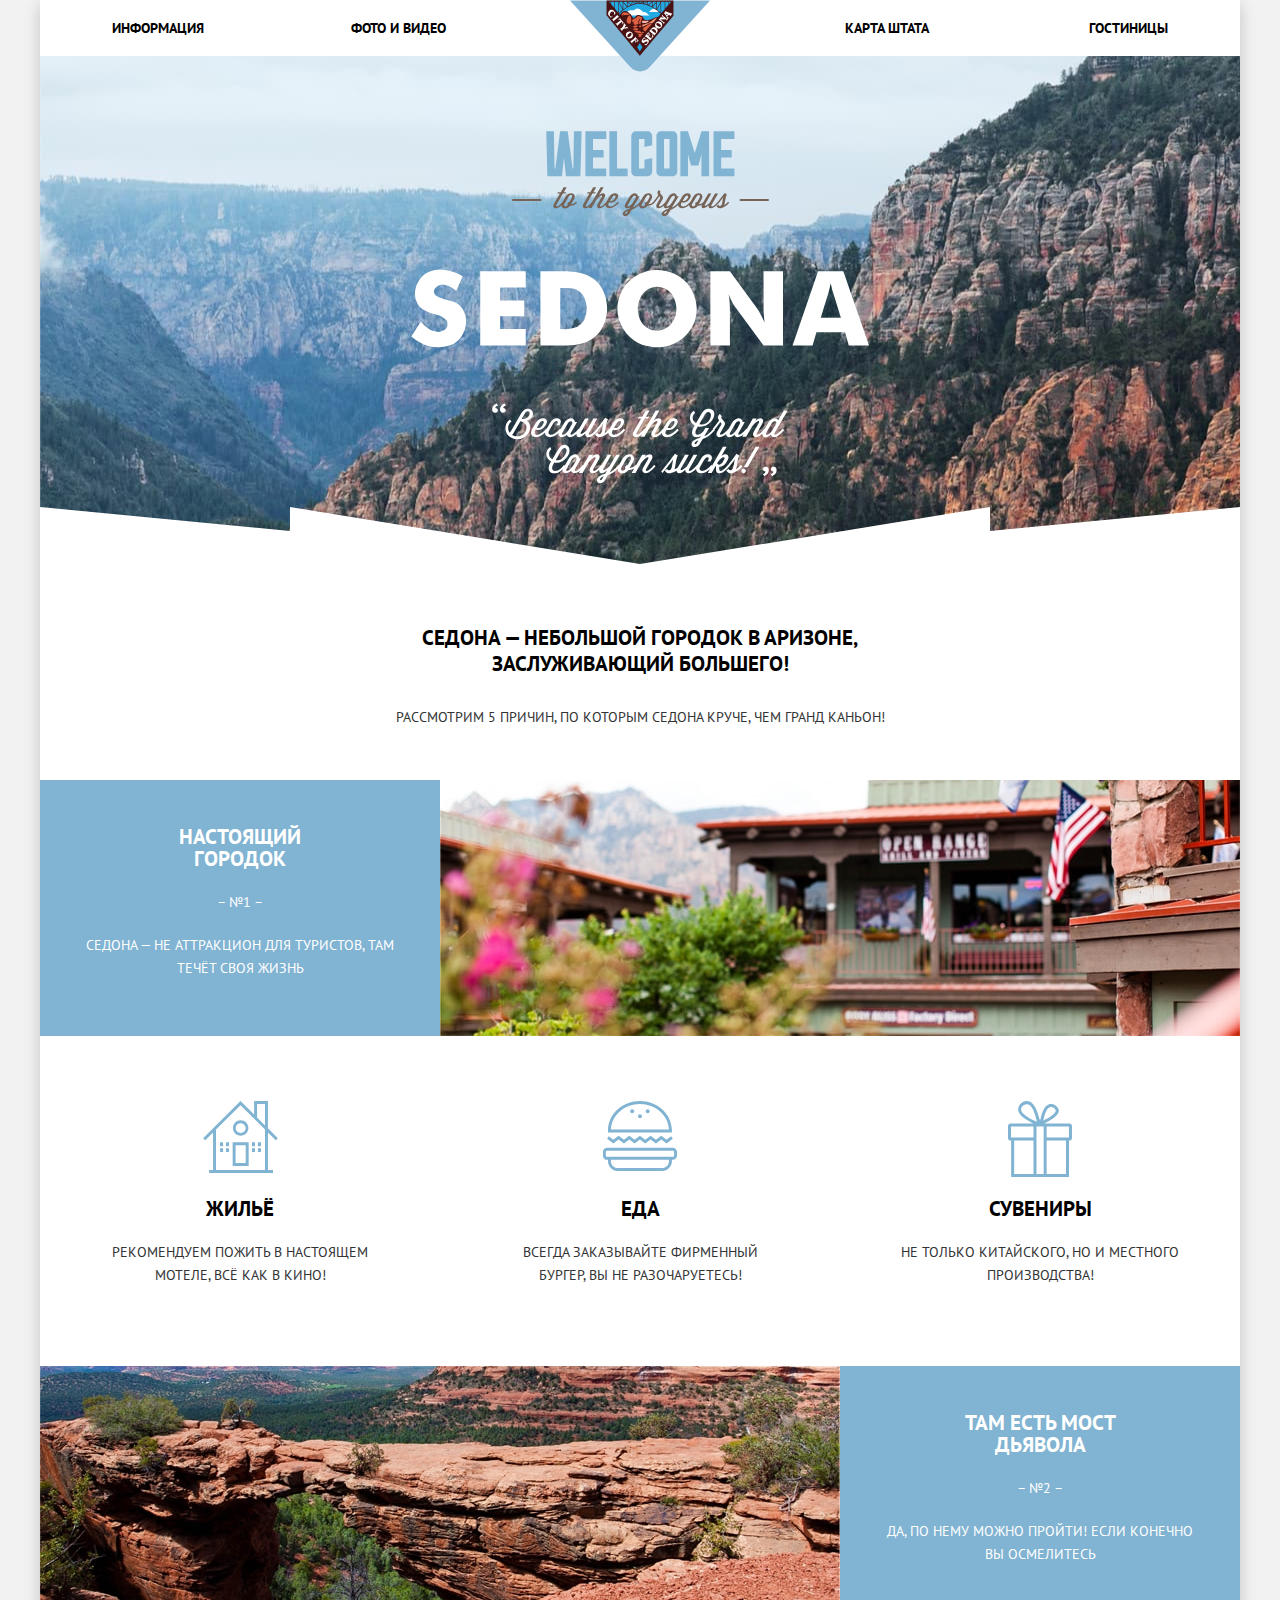
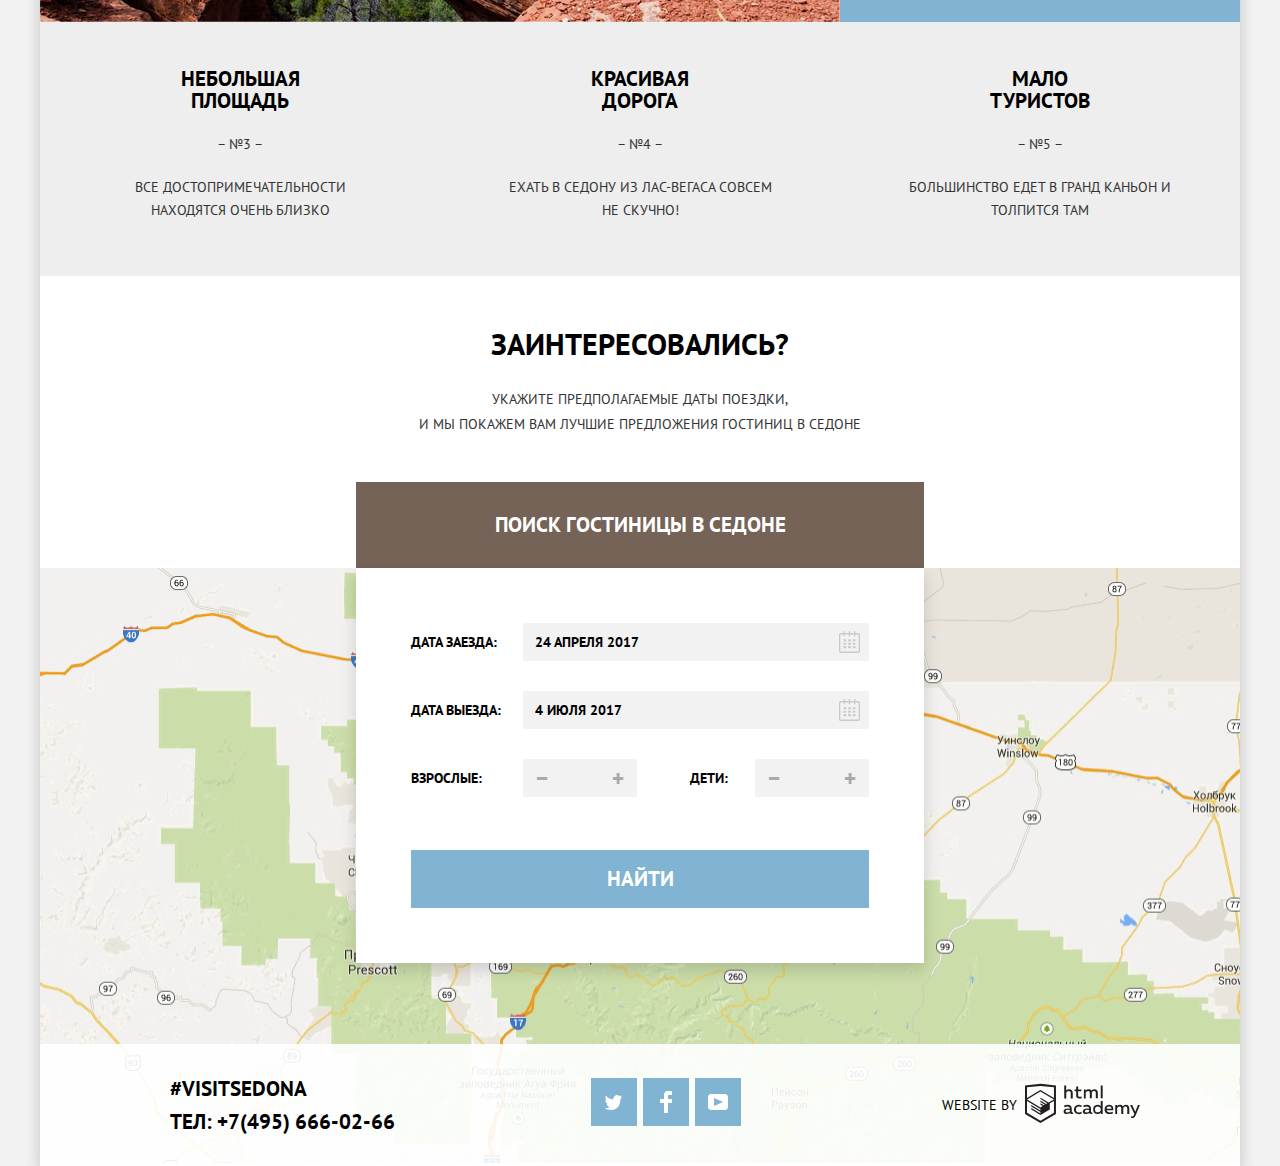
==== commit 5dce2871: "Добавлены правки по базовым критериям" ====
--- a/index.html
+++ b/index.html
@@ -124,7 +124,7 @@
 						<button class="button toggle-form-search" type="button">Поиск гостиницы в седоне</button>
 
 						<form class="registration-form" action="#" method="POST">
-							<p class="registration-form__field field">
+							<div class="registration-form__field field">
 								<label class="field__label" for="input-date-arrival">Дата заезда:</label>
 								<input class="field__input" id="input-date-arrival" type="text" name="date_arrival" placeholder="24 апреля 2017">
 								<button class="button field__button-open" type="button" aria-label="Открыть календарь">
@@ -133,8 +133,8 @@
 										<path d="M4.594 8.225h2.625v2.066H4.594zM4.594 11.668h2.625v2.067H4.594zM4.594 15.112h2.625v2.066H4.594zM9.188 15.112h2.625v2.066H9.188zM9.188 11.668h2.625v2.067H9.188zM9.188 8.225h2.625v2.066H9.188zM13.781 15.112h2.625v2.066h-2.625zM13.781 11.668h2.625v2.067h-2.625zM13.781 8.225h2.625v2.066h-2.625z"/>
 									</svg>
 								</button>
-							</p>
-							<p class="registration-form__field field">
+							</div>
+							<div class="registration-form__field field">
 								<label class="field__label" for="input-date-departure">Дата выезда:</label>
 								<input class="field__input" id="input-date-departure" type="text" name="date_departure" placeholder="4 июля 2017">
 								<button class="button field__button-open" type="button" aria-label="Открыть календарь">
@@ -143,19 +143,19 @@
 										<path d="M4.594 8.225h2.625v2.066H4.594zM4.594 11.668h2.625v2.067H4.594zM4.594 15.112h2.625v2.066H4.594zM9.188 15.112h2.625v2.066H9.188zM9.188 11.668h2.625v2.067H9.188zM9.188 8.225h2.625v2.066H9.188zM13.781 15.112h2.625v2.066h-2.625zM13.781 11.668h2.625v2.067h-2.625zM13.781 8.225h2.625v2.066h-2.625z"/>
 									</svg>
 								</button>
-							</p>
-							<p class="registration-form__field field field--adults">
+							</div>
+							<div class="registration-form__field field field--adults">
 								<label class="field__label" for="input-count-adults">Взрослые:</label>
 								<button class="button field__button field__button-minus" type="button" aria-label="Уменьшить количество"></button>
 								<input class="field__input" id="input-count-adults" type="text" name="count-adults">
 								<button class="button field__button field__button-plus" type="button" aria-label="Увеличить количество"></button>
-							</p>
-							<p class="registration-form__field field field--kids">
+							</div>
+							<div class="registration-form__field field field--kids">
 								<label class="field__label" for="input-count-kids">Дети:</label>
 								<button class="button field__button field__button-minus" type="button" aria-label="Уменьшить количество"></button>
 								<input class="field__input" id="input-count-kids" type="text" name="count-kids">
 								<button class="button field__button field__button-plus" type="button" aria-label="Увеличить количество"></button>
-							</p>
+							</div>
 							<button class="button registration-form__button" type="submit">Найти</button>
 						</form>
 					</div>
--- a/css/style.css
+++ b/css/style.css
@@ -331,6 +331,7 @@
 
 .registration-form__field .field__input {
     width: 346px;
+    height: 38px;
     padding: 4px 10px;
     background-color: #f2f2f2;
     border: 2px solid #f2f2f2;
@@ -339,6 +340,10 @@
     font-weight: 700;
     box-shadow: none;
     outline: none;
+}
+
+.registration-form__field .field__label {
+    margin-right: auto;
 }
 
 .registration-form__field .field__input::placeholder {
@@ -422,18 +427,11 @@
 
 .field--adults {
     width: 226px;
-    justify-content: flex-end;
 }
 
 .field--kids {
     width: 39%;
     margin-left: auto;
-    justify-content: flex-end;
-}
-
-.field--adults .field__label,
-.field--kids .field__label {
-    margin-right: auto;
 }
 
 .registration-form .registration-form__button {
@@ -458,10 +456,9 @@
 .footer {
     display: flex;
     flex-wrap: wrap;
-    justify-content: space-around;
     align-items: center;
     background-color: rgba(256, 256, 256, 0.9);
-    padding: 30px 0;
+    padding: 30px 100px 30px 130px;
 }
 
 .footer.bottom--absolute {
@@ -480,12 +477,14 @@
 }
 
 .footer-contact p {
-    margin-bottom: 8px;
-}
-
-.footer .social-links {
-    display: flex;
-    flex-wrap: wrap;
+    margin-bottom: 4px;
+}
+
+.social-links {
+    display: flex;
+    flex-wrap: wrap;
+    margin-left: auto;
+    margin-right: auto;
 }
 
 .social-links .social-links__link {
@@ -557,7 +556,7 @@
 
 .filters-field {
     margin: 0;
-    margin-right: 120px;
+    margin-right: 118px;
     padding: 0;
     border: none;
 }
@@ -566,10 +565,11 @@
     margin-bottom: 10px;
     font-size: 16px;
     font-weight: 700;
-    line-height: 21px;
+    line-height: 23px;
 }
 
 .filters-field:last-child {
+    width: 317px;
     margin-left: auto;
     margin-right: 0;
 }
@@ -577,7 +577,7 @@
 .filters-field__block {
     position: relative;
     margin-top: 16px;
-    margin-bottom: 23px;
+    margin-bottom: 22px;
 }
 
 .filters-field__block:last-child {
@@ -614,6 +614,14 @@
     background-image: url("../img/checkbox-on.svg");
 }
 
+.filters-field__checkbox:disabled + label::before {
+    background-image: url("../img/checkbox-off-dis.svg");
+}
+
+.filters-field__checkbox:disabled:checked + label::before {
+    background-image: url("../img/checkbox-on-dis.svg");
+}
+
 .filters-field__checkbox {
     display: none;
 }
@@ -629,6 +637,7 @@
 }
 
 .filters-field__number {
+    width: 50%;
     height: 100%;
     color: #fff;
     text-align: center;
@@ -636,6 +645,13 @@
     border: none;
     box-shadow: none;
     outline: none;
+    -moz-appearance: textfield;
+}
+
+.filters-field__number::-webkit-inner-spin-button, 
+.filters-field__number::-webkit-outer-spin-button { 
+    -webkit-appearance: none; 
+    margin: 0; 
 }
 
 .filters-field__block-numbers::after {
@@ -650,21 +666,21 @@
 }
 
 .filters-field__block-range {
-    margin-bottom: 30px;
-}
-
-.filters-field__block-range .scale {
+    margin-bottom: 32px;
+}
+
+.filters-field__block-range .range__scale {
     height: 2px;
     background: rgba(255, 255, 255, 0.3);
 }
 
-.filters-field__block-range .bar {
+.filters-field__block-range .range__bar {
     width: 80%;
     height: 2px;
     background: #fff;
 }
 
-.filters-field__block-range .range-toggle {
+.filters-field__block-range .range__toggle {
     position: absolute;
     top: -9px;
     width: 5px;
@@ -676,27 +692,27 @@
     cursor: pointer;
 }
 
-.filters-field__block-range .range-toggle:hover {
+.filters-field__block-range .range__toggle:hover {
     transform: scale(1.1);
 }
 
-.filters-field__block-range .range-toggle:hover {
+.filters-field__block-range .range__toggle:hover {
     background: #1c4f80;
 }
 
-.filters-field__block-range .range-toggle-min {
+.filters-field__block-range .range__toggle-min {
     left: 0;
 }
 
-.filters-field__block-range .range-toggle-max {
+.filters-field__block-range .range__toggle-max {
     left: 80%;
 }
 
 .filters .filters__button {
     display: block;
-    width: 133px;
+    width: 136px;
     margin: 0 auto;
-    padding: 6px 5px;
+    padding: 5px;
     border-radius: 2px;
     background-color: transparent;
     color: inherit;
@@ -830,7 +846,7 @@
     vertical-align: middle;
 }
 
-.info-hotel .features-hotel__type {
+.info-hotel__features .features-hotel__type {
     display: inline-block;
     width: 110px;
 }
@@ -885,6 +901,7 @@
 
 .item-hotel__rating-stars span {
     display: inline-block;
+    vertical-align: top;
     width: 18px;
     height: 17px;
     margin-left: 2px;
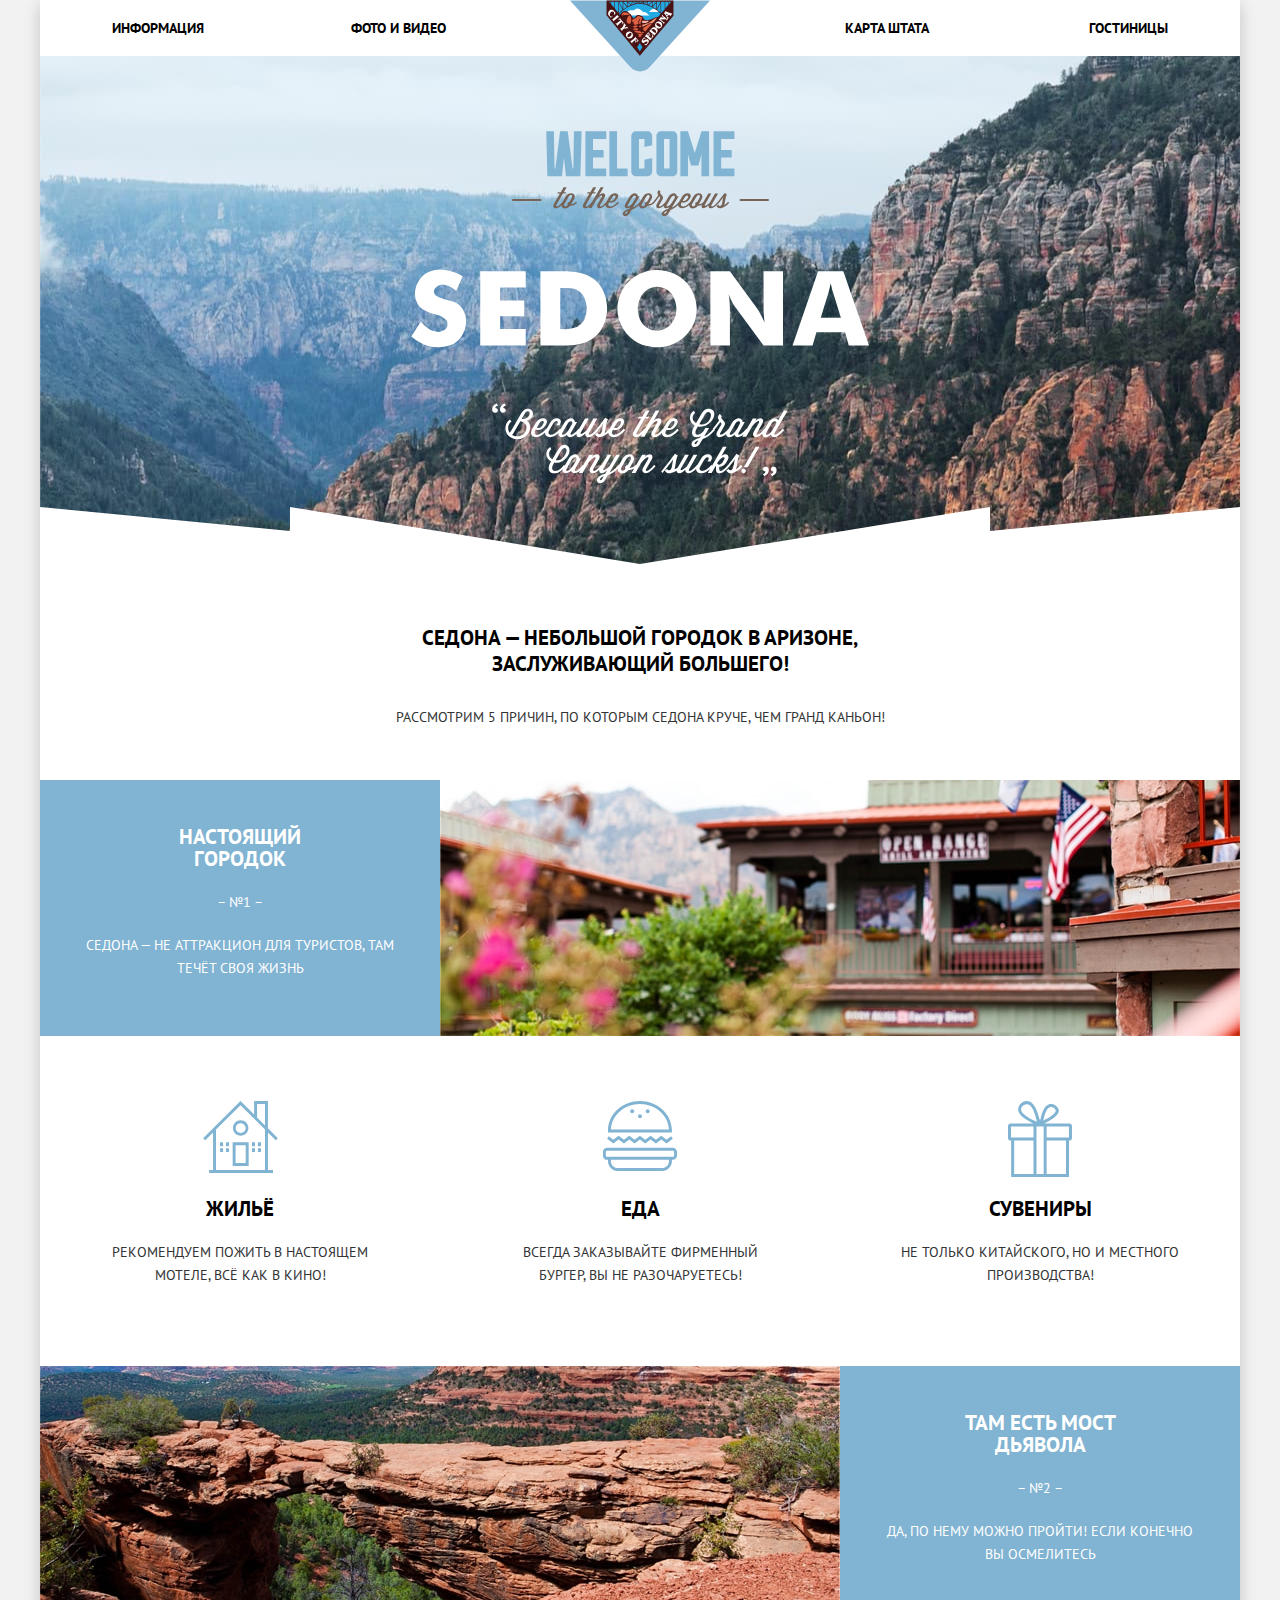
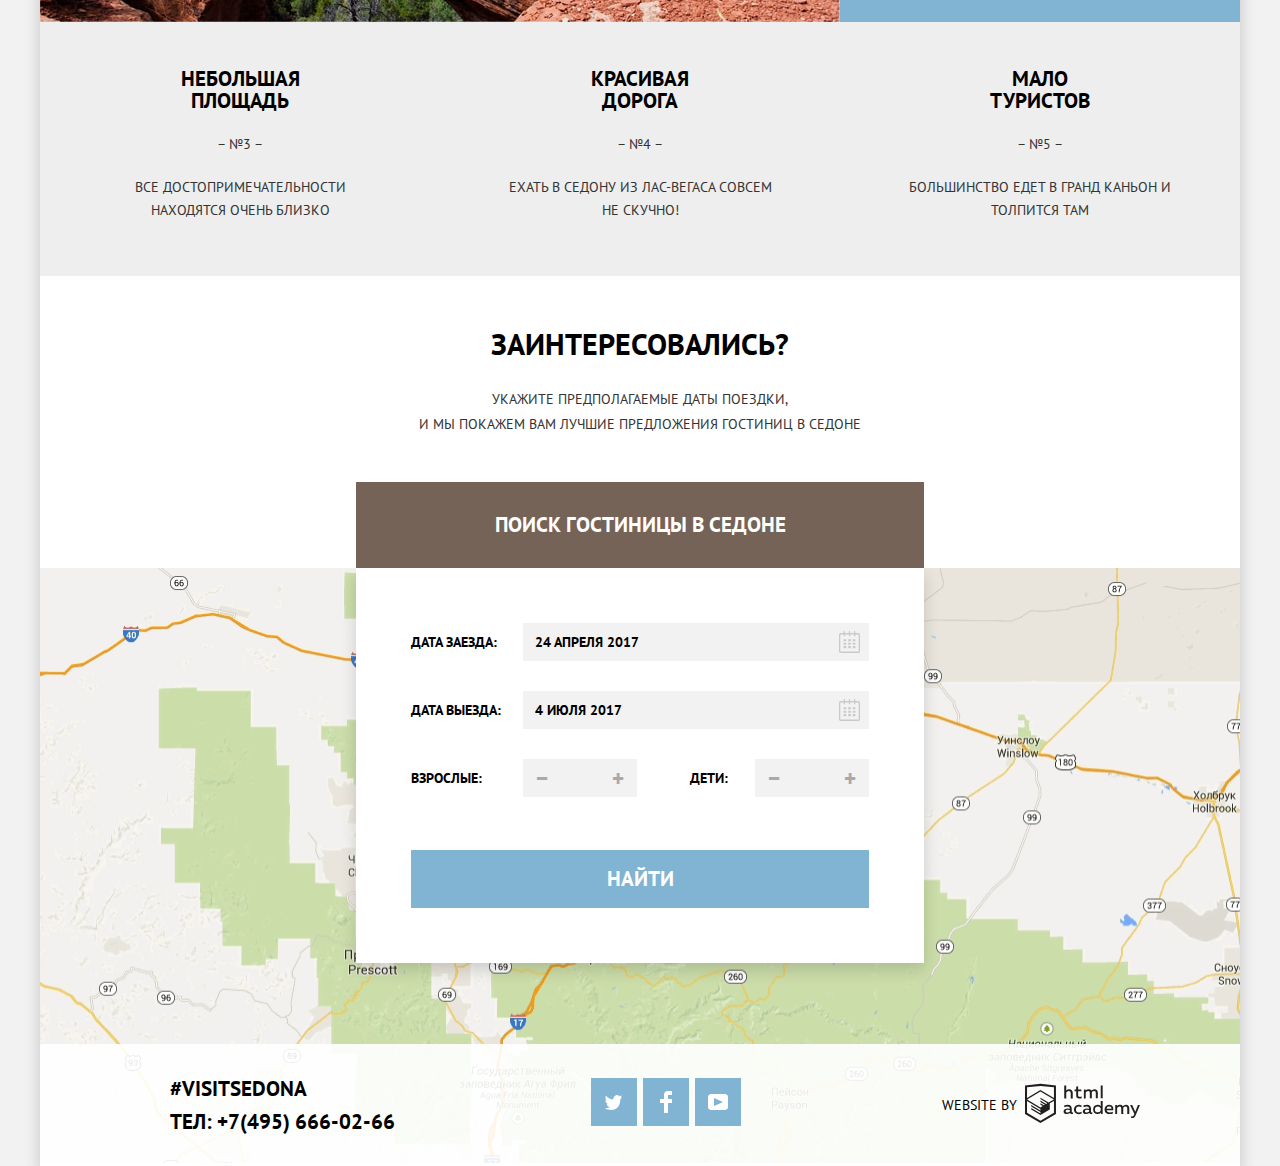
==== commit 9ef62f00: "Добавлен скрипт для формы поиска" ====
--- a/index.html
+++ b/index.html
@@ -5,7 +5,7 @@
 		<title>HTML Academy: Седона</title>
 		<link href="https://fonts.googleapis.com/css?family=PT+Sans:400,700&display=swap&subset=cyrillic" rel="stylesheet">
 		<link href="css/normalize.css" rel="stylesheet">
-		<link href="css/style.css" rel="stylesheet">
+		<link href="css/style.min.css" rel="stylesheet">
 	</head>
 
 	<body>
@@ -123,10 +123,10 @@
 						<p class="registration__block-desc">Укажите предполагаемые даты поездки, <br> и мы покажем вам лучшие предложения гостиниц в седоне</p>
 						<button class="button toggle-form-search" type="button">Поиск гостиницы в седоне</button>
 
-						<form class="registration-form" action="#" method="POST">
+						<form class="registration-form registration-form--show" action="#" method="POST">
 							<div class="registration-form__field field">
 								<label class="field__label" for="input-date-arrival">Дата заезда:</label>
-								<input class="field__input" id="input-date-arrival" type="text" name="date_arrival" placeholder="24 апреля 2017">
+								<input class="field__input" id="input-date-arrival" type="text" name="date-arrival" placeholder="24 апреля 2017">
 								<button class="button field__button-open" type="button" aria-label="Открыть календарь">
 									<svg xmlns="http://www.w3.org/2000/svg" width="21" height="22" viewBox="0 0 21 22" fill="#cacaca">
 										<path d="M19.251 2.025h-2.845V.648c0-.381-.294-.689-.656-.689-.363 0-.656.308-.656.689v1.377h-3.938V.648c0-.381-.294-.689-.655-.689-.363 0-.657.308-.657.689v1.377H5.906V.648c0-.381-.294-.689-.656-.689-.363 0-.657.308-.657.689v1.377H1.75C.784 2.025 0 2.847 0 3.862v16.302C0 21.179.784 22 1.75 22h17.501c.966 0 1.749-.821 1.749-1.836V3.862c0-1.015-.783-1.837-1.749-1.837zm.437 18.139a.448.448 0 0 1-.437.459H1.75a.45.45 0 0 1-.438-.459V3.862a.45.45 0 0 1 .438-.459h2.844v1.378c0 .381.294.689.657.689.362 0 .656-.308.656-.689V3.403h3.938v1.378c0 .381.294.689.657.689.361 0 .655-.308.655-.689V3.403h3.938v1.378c0 .381.293.689.656.689.362 0 .656-.308.656-.689V3.403h2.845c.241 0 .437.206.437.459v16.302z"/>
@@ -136,7 +136,7 @@
 							</div>
 							<div class="registration-form__field field">
 								<label class="field__label" for="input-date-departure">Дата выезда:</label>
-								<input class="field__input" id="input-date-departure" type="text" name="date_departure" placeholder="4 июля 2017">
+								<input class="field__input" id="input-date-departure" type="text" name="date-departure" placeholder="4 июля 2017">
 								<button class="button field__button-open" type="button" aria-label="Открыть календарь">
 									<svg xmlns="http://www.w3.org/2000/svg" width="21" height="22" viewBox="0 0 21 22" fill="#cacaca">
 										<path d="M19.251 2.025h-2.845V.648c0-.381-.294-.689-.656-.689-.363 0-.656.308-.656.689v1.377h-3.938V.648c0-.381-.294-.689-.655-.689-.363 0-.657.308-.657.689v1.377H5.906V.648c0-.381-.294-.689-.656-.689-.363 0-.657.308-.657.689v1.377H1.75C.784 2.025 0 2.847 0 3.862v16.302C0 21.179.784 22 1.75 22h17.501c.966 0 1.749-.821 1.749-1.836V3.862c0-1.015-.783-1.837-1.749-1.837zm.437 18.139a.448.448 0 0 1-.437.459H1.75a.45.45 0 0 1-.438-.459V3.862a.45.45 0 0 1 .438-.459h2.844v1.378c0 .381.294.689.657.689.362 0 .656-.308.656-.689V3.403h3.938v1.378c0 .381.294.689.657.689.361 0 .655-.308.655-.689V3.403h3.938v1.378c0 .381.293.689.656.689.362 0 .656-.308.656-.689V3.403h2.845c.241 0 .437.206.437.459v16.302z"/>
@@ -160,7 +160,9 @@
 						</form>
 					</div>
 
-					<img class="registration__image" src="img/map.png" height="595" alt="Карта Седоны">
+					<div class="registration__map">
+						<img class="registration__map-image" src="img/map.png" height="595" alt="Карта Седоны">
+					</div>
 				</section>
 			</main>
 
@@ -202,5 +204,7 @@
 				</div>
 			</footer>
 		</div>
+
+		<script src="js/script.min.js"></script>
 	</body>
 </html>--- a/css/style.min.css
+++ b/css/style.min.css
@@ -0,0 +1 @@
+@keyframes bounce{0%{transform:translateY(-80px)}to{transform:translateY(0)}}@keyframes shake{0%,to{transform:translateX(0)}10%,30%,50%,70%,90%{transform:translateX(-10px)}20%,40%,60%,80%{transform:translateX(10px)}}html{box-sizing:border-box}*,::after,::before{box-sizing:inherit}body{background-color:#f2f2f2;color:#000;font-family:"PT Sans",Arial,sans-serif;text-transform:uppercase}img{max-width:100%}a{text-decoration:none}.container{position:relative;width:1200px;margin:0 auto;padding:0;background-color:#fff;box-shadow:0 5px 15px rgba(0,1,1,.2)}.hidden{display:none}.visually-hidden{position:absolute;width:1px;height:1px;margin:-1px;border:0;padding:0;clip:rect(0 0 0 0);overflow:hidden}.button{font:inherit;text-decoration:none;border:0;box-shadow:none;text-transform:uppercase}.header{position:relative}.header-nav{display:flex;flex-wrap:wrap;margin:0;padding:0;list-style:none}.header-nav li{width:239px;padding:15px 0}.header-nav li:nth-child(-n+2){text-align:left;padding-left:72px}.header-nav li:nth-last-child(-n+2){text-align:right;padding-right:72px}.header-nav li:nth-child(3){margin-left:auto}.header-nav a{color:inherit;font-size:14px;font-weight:700;line-height:26px}.header-nav a:hover{color:#81b3d2}.header-nav a:active{color:rgba(0,0,0,.3)}.header-nav .current{color:#766357}.header-logo{position:absolute;top:0;left:50%;margin-left:-70px;margin-right:auto;width:140px;height:72px}.header-logo__link{display:block;width:100%;height:100%}.welcome{height:508px;background-color:#c2d5e0;background-image:url(../img/polygon_welcome.svg),url(../img/back_welcome.jpg);background-position:bottom,center;background-repeat:no-repeat;background-size:contain,cover}.welcome img{display:block;width:459px;margin:0 auto;padding-top:75px}.advantages-block{width:490px;margin:0 auto;padding:40px 0 36px;text-align:center}.advantages-block .advantages-block__title{margin-bottom:27px;font-family:inherit;font-size:21px;font-weight:700;line-height:26px}.advantages-block .advantages-block__text{color:#333;font-size:14px;font-weight:400;line-height:26px}.advantages-list{list-style:none;margin:0;padding:0}.advantages-item,.advantages-list{display:flex;flex-wrap:wrap}.advantages-item:first-child{order:-2}.advantages-item:last-child{order:-1}.advantages-item .advantages-item__img{height:100%}.advantages-item .advantages-item__block{width:400px;padding:25px 60px 40px;background-color:#eee;color:#333;text-align:center}.advantages-item__block .info__title{width:151px;margin-left:auto;margin-right:auto;color:#000;font-size:21px;font-weight:700;line-height:22px}.advantages-item__block .info__number{margin-bottom:20px}.advantages-item__block .info__number,.advantages-item__block .info__text{font-size:14px;font-weight:400;line-height:23px}.advantages-item:first-child .advantages-item__block,.advantages-item:nth-child(2) .advantages-item__block{padding:25px 45px;background-color:#81b3d2;color:#fff}.advantages-item:first-child .info__title,.advantages-item:nth-child(2) .info__title{color:#fff}.advantages-also{display:flex;flex-wrap:wrap;list-style:none;margin:0;padding:0}.advantages-also .advantages-item__block{padding-top:65px;padding-bottom:65px;background-color:#fff}.advantages-also .info-icon::before{display:block;margin:auto;width:76px;height:76px}.advantages-also .info-icon--home::before{content:url(../img/icon-1.svg)}.advantages-also .info-icon--food::before{content:url(../img/icon-3.svg)}.advantages-also .info-icon--surprise::before{content:url(../img/icon-2.svg)}.registration__block{position:relative;width:568px;margin:0 auto;padding-top:20px;text-align:center}.registration__block h3{margin-bottom:25px;font-size:30px;font-weight:700;line-height:36px}.registration__block .registration__block-desc{margin-bottom:45px;color:#333;font-size:14px;font-weight:400;line-height:25px}.registration__block .toggle-form-search{position:relative;width:100%;padding:30px 10px;background-color:#766357;color:#fff;font-size:21px;font-weight:700;line-height:26px;z-index:4}.registration .toggle-form-search:hover{background-color:#604e43}.registration .toggle-form-search:active{background-color:#503e33;color:rgba(255,255,255,.3)}.registration .registration-form{position:absolute;display:none;flex-wrap:wrap;width:568px;padding:55px;background-color:#fff;box-shadow:0 7px 15px rgba(0,1,1,.15);z-index:3}.registration .registration-form--show{display:flex;animation:bounce .6s}.registration .registration-form--error{animation:shake .6s}.registration-form__field{position:relative;display:flex;flex-wrap:wrap;justify-content:space-between;align-items:center;width:100%;margin:0 0 30px}.registration-form__field .field__input,.registration-form__field .field__label{font-size:14px;font-weight:700;line-height:26px;vertical-align:middle}.registration-form__field .field__input{width:346px;height:38px;padding:4px 10px;background-color:#f2f2f2;border:2px solid #f2f2f2;color:#000;text-transform:uppercase;box-shadow:none;outline:0}.registration-form__field .field__label{margin-right:auto}.registration-form__field .field__input::placeholder{color:inherit;text-transform:uppercase;font-size:14px;font-weight:700;line-height:26px}.registration-form__field .field__input:hover{background-color:#ebebeb;border-color:#ebebeb}.registration-form__field .field__input:focus{border-color:#e5e5e5;background-color:#fff}.registration-form__field .field__input[name*=date]{padding-right:35px}.registration-form__field .field__button-open{cursor:pointer;position:absolute;top:7px;right:3px;display:block;font-size:0;background-color:transparent}.registration .registration__map{position:relative}.registration .registration__map-frame{position:absolute;left:0;top:0;z-index:2}.registration .registration__map-image{position:relative;z-index:1}.field__button-open svg{vertical-align:middle}.field__button-open:hover svg{fill:#000}.field__button-open:active svg,.footer-creator__logo:hover svg{fill:#81b3d2}.registration-form__field .field__button,.registration-form__field .field__input[name*=count]{width:38px;height:38px;text-align:center;cursor:pointer}.registration-form__field .field__button{background-color:#f2f2f2}.registration-form__field .field__button::before{font-weight:700;font-size:23px;vertical-align:middle;color:#a9a9a9}.registration-form__field .field__button:hover::before{color:#000}.registration-form__field .field__button:active::before{color:#81b3d2}.registration-form__field .field__button-plus::before{content:"\002B"}.registration-form__field .field__button-minus::before{content:"\2212"}.field--adults{width:226px}.field--kids{width:39%;margin-left:auto}.registration-form .registration-form__button{width:458px;margin-top:23px;padding:17px 10px;color:#fff;font-size:21px;font-weight:700;background-color:#81b3d2}.registration-form .registration-form__button:hover{background-color:#669ec0}.registration-form .registration-form__button:active{background-color:#5496bd;color:rgba(255,255,255,.3)}.footer,.social-links{display:flex;flex-wrap:wrap}.footer{align-items:center;background-color:rgba(255,255,255,.9);padding:30px 100px 30px 130px}.footer.bottom--absolute{position:absolute;bottom:0;width:100%;z-index:10}.footer-contact a,.footer-contact p{margin:0;color:inherit;font-size:21px;font-weight:700;line-height:29px}.footer-contact p{margin-bottom:4px}.social-links{margin-left:auto;margin-right:auto}.social-links .social-links__link{display:flex;flex-wrap:wrap;align-items:center;justify-content:center;width:46px;height:48px;margin:0 6px 6px 0;color:#fff;background-color:#81b3d2;background-size:auto;background-repeat:no-repeat;background-position:center}.social-links .social-links__link:hover{background-color:#669ec0}.social-links .social-links__link:active{background-color:#5496bd;color:rgba(255,255,255,.3)}.social-links .social-links__link:active svg{fill:rgba(255,255,255,.3)}.footer-creator p,.footer-creator__logo{display:inline-block;vertical-align:middle}.footer-creator p{margin:0 4px 0 0;font-size:14px;font-weight:400;line-height:26px}.footer-creator__logo{color:inherit}.footer-creator__logo:active svg{fill:rgba(0,0,0,.3)}.filters{background-color:#766357;background-image:url(../img/hotel_filter.jpg);background-position:center;background-repeat:no-repeat;background-size:cover}.filters form{display:flex;flex-wrap:wrap;padding:25px 72px 30px;color:#fff}.filters-field{margin:0 118px 0 0;padding:0;border:0}.filters-field legend{margin-bottom:10px;font-size:16px;font-weight:700;line-height:23px}.filters-field:last-child{width:317px;margin-left:auto;margin-right:0}.filters-field__block{position:relative;margin-top:16px;margin-bottom:22px}.filters-field__block:last-child{margin-bottom:0}.filters-field input,.filters-field label{font-size:14px;font-weight:400;line-height:21px}.filters-field input::placeholder{color:#fff;text-align:center;font-size:14px;text-transform:uppercase}.filters-field__checkbox+label{cursor:pointer}.filters-field__checkbox+label::before{content:"";display:inline-block;margin-right:13px;width:27px;height:23px;vertical-align:middle;background-image:url(../img/checkbox-off.svg);background-repeat:no-repeat;background-position:left}.filters-field__checkbox:checked+label::before{background-image:url(../img/checkbox-on.svg)}.filters-field__checkbox:disabled+label::before{background-image:url(../img/checkbox-off-dis.svg)}.filters-field__checkbox:disabled:checked+label::before{background-image:url(../img/checkbox-on-dis.svg)}.filters-field__checkbox{display:none}.filters-field__block-numbers{font-size:0;position:relative;height:36px;margin-bottom:20px;margin-top:0;border:2px solid #fff;border-radius:2px}.filters-field__number{width:50%;height:100%;color:#fff;text-align:center;background-color:transparent;border:0;box-shadow:none;outline:0;-moz-appearance:textfield}.filters-field__number::-webkit-inner-spin-button,.filters-field__number::-webkit-outer-spin-button{-webkit-appearance:none;margin:0}.filters-field__block-numbers::after{content:"";position:absolute;top:50%;left:50%;width:2px;height:22px;background:#fff;transform:translate(-50%,-50%)}.filters-field__block-range{margin-bottom:32px}.filters-field__block-range .range__scale{height:2px;background:rgba(255,255,255,.3)}.filters-field__block-range .range__bar{width:80%;height:2px;background:#fff}.filters-field__block-range .range__toggle{position:absolute;top:-9px;width:5px;height:5px;background-color:#ababab;border:10px solid #fff;border-radius:50%;box-shadow:0 2px 1px 0 rgba(0,1,1,.2);cursor:pointer}.filters-field__block-range .range__toggle:hover{transform:scale(1.1);background:#1c4f80}.filters-field__block-range .range__toggle-min{left:0}.filters-field__block-range .range__toggle-max{left:80%}.filters .filters__button{display:block;width:136px;margin:0 auto;padding:5px;border-radius:2px;background-color:transparent;color:inherit;font-size:14px;font-weight:400;line-height:21px;border:2px solid #fff}.filters .filters__button:active,.filters .filters__button:hover{background-color:#fff;color:#000}.sorting{display:flex;flex-wrap:wrap;align-items:center;border-bottom:1px solid #e5e5e5;padding:9px 72px}.sorting__block{font-size:12px;font-weight:400;line-height:17px}.sorting .sorting__result{margin-right:48px;font-size:21px;font-weight:700;line-height:26px}.sorting .sorting__text{margin-right:35px}.sorting__block .sorting__link{margin-right:30px;border-bottom:1px dotted rgba(0,0,0,.3);color:rgba(0,0,0,.3)}.sorting__block .sorting__link--current{color:#81b3d2;border-bottom:none}.sorting__block .sorting__link:hover{border-bottom-color:#81b3d2;color:#81b3d2}.sorting__block .sorting__link:active{color:#000;border-bottom:none}.sorting__type{margin-left:auto}.sorting__type-link{margin-left:8px}.sorting__type-link.current svg{fill:#81b3d2}.sorting__type-link:hover svg{fill:#231f20}.sorting__type-link:active svg{fill:#81b3d2}.hotel__list{list-style:none;margin:0;padding:0}.hotel__item{padding:30px 72px;border-bottom:1px solid #e5e5e5}.item-hotel{display:flex;flex-wrap:wrap}.item-hotel__info,.item-hotel__rating{display:flex;flex-wrap:wrap;flex-direction:column;justify-content:space-between;margin-left:30px}.item-hotel .info-hotel__name{color:inherit;font-size:21px;font-weight:700;line-height:16px}.item-hotel .info-hotel__name:hover{color:#81b3d2}.item-hotel .info-hotel__name:active{color:rgba(0,0,0,.3)}.item-hotel .info-hotel__features{margin:5px 0;color:#333;font-size:14px;font-weight:400;line-height:21px}.info-hotel__features span{margin-right:2px;vertical-align:middle}.info-hotel__features .features-hotel__type{display:inline-block;width:110px}.info-hotel__links .button{padding:5px 17px;margin-right:2px}.info-hotel .info-hotel__links-detail,.info-hotel .info-hotel__links-reserve{color:#fff;font-size:14px;font-weight:700;line-height:28px;background-color:#81b3d2}.info-hotel .info-hotel__links-detail:hover{background-color:#669ec0}.info-hotel .info-hotel__links-detail:active{background-color:#5496bd;color:rgba(255,255,255,.3)}.info-hotel .info-hotel__links-reserve{line-height:21px;background-color:#766357}.info-hotel .info-hotel__links-reserve:hover{background-color:#604e43}.info-hotel .info-hotel__links-reserve:active{background-color:#503e33;color:rgba(255,255,255,.3)}.item-hotel__rating{align-items:flex-end;margin-left:auto}.item-hotel__rating-stars span{display:inline-block;vertical-align:top;width:18px;height:17px;margin-left:2px;background-image:url(../img/star.svg);background-repeat:no-repeat;background-size:auto;background-position:right}.item-hotel__rating .item-hotel__rating-count{margin:0;padding:3px 14px;color:#666;font-size:14px;font-weight:400;line-height:21px;background-color:#f2f2f2}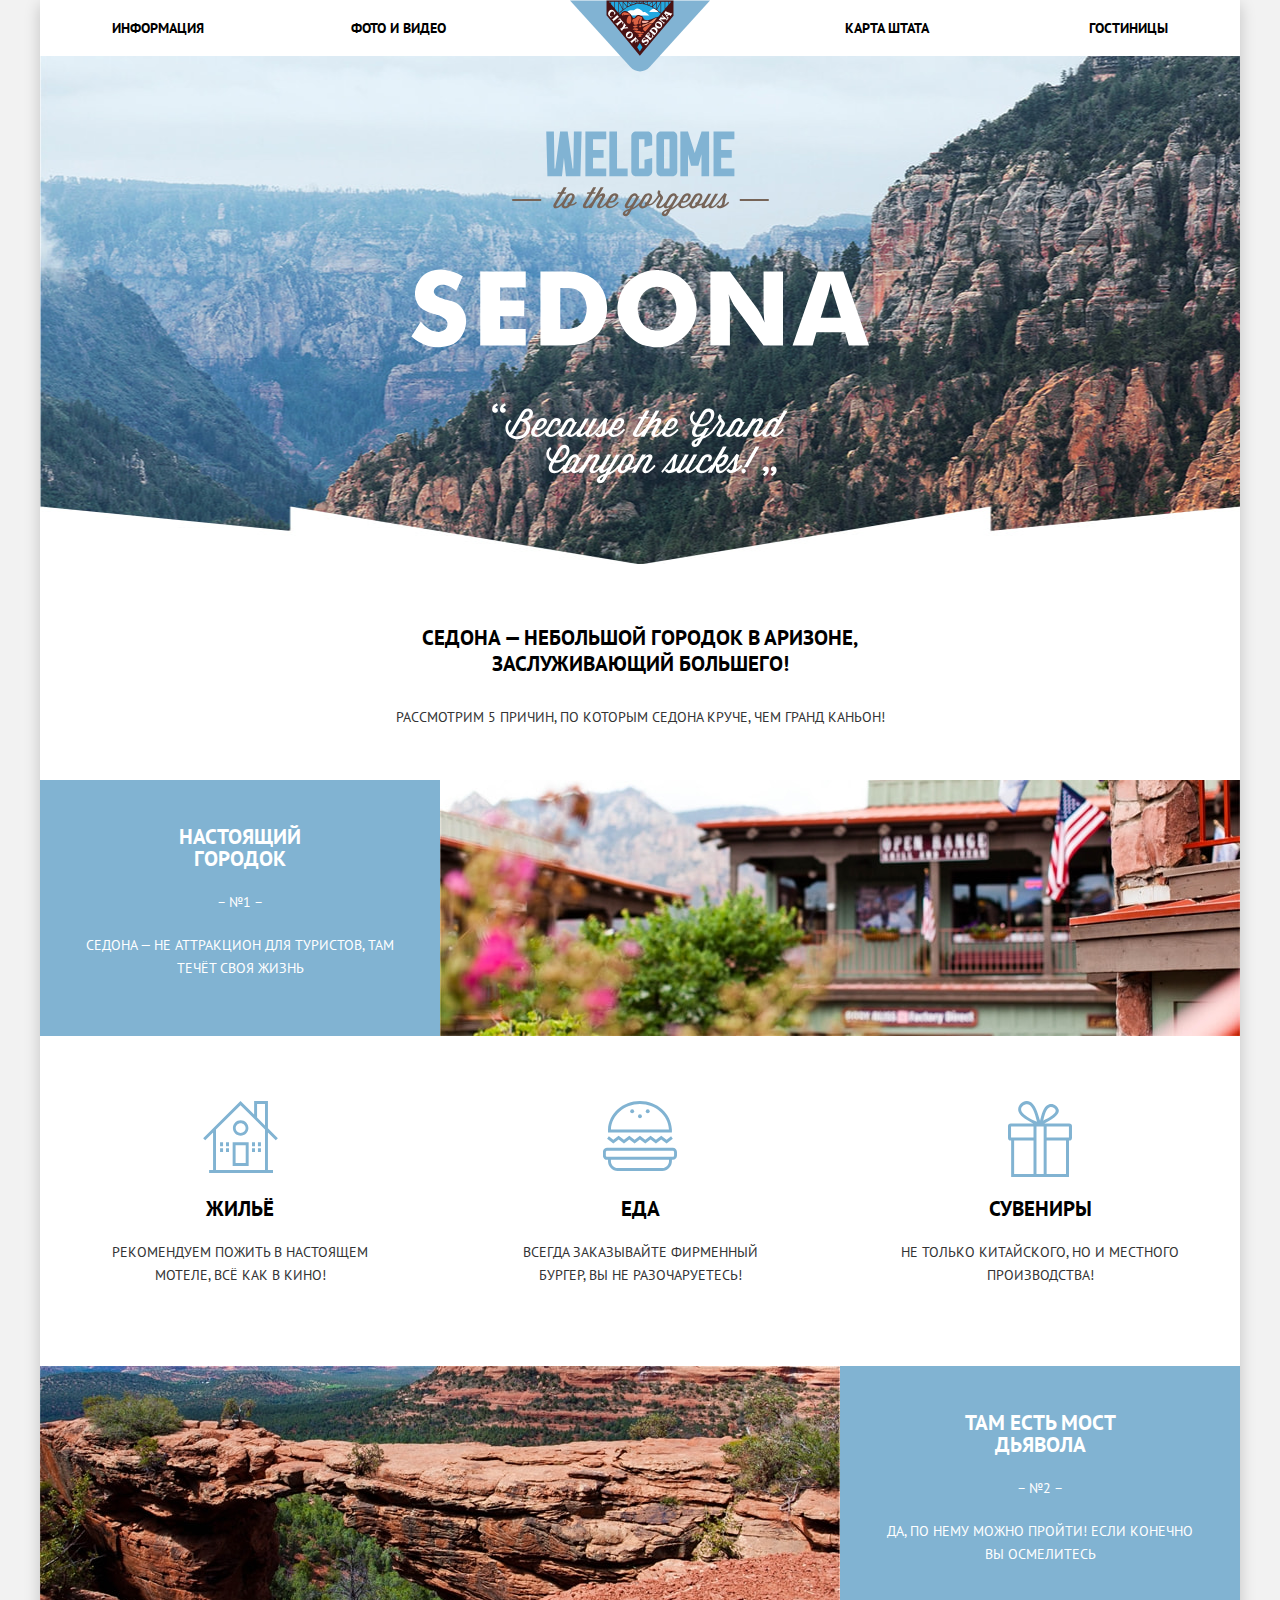
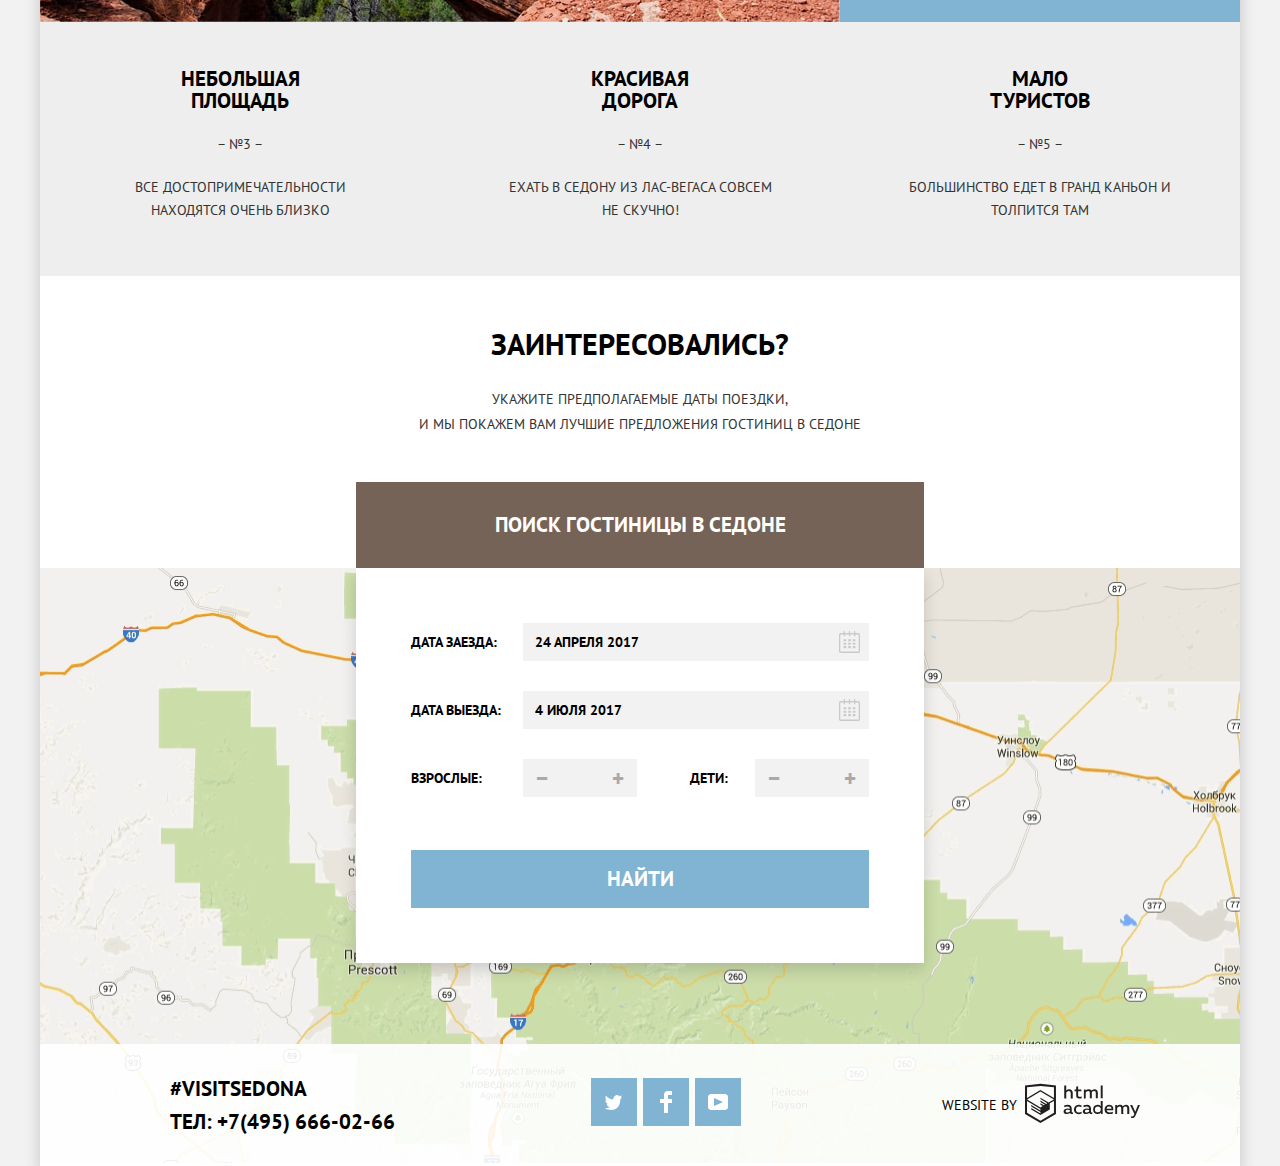
==== commit 8abeda87: "Исправлены ошибки перед защитой" ====
--- a/index.html
+++ b/index.html
@@ -31,7 +31,7 @@
 				<h1 class="visually-hidden">Город Седона</h1>
 
 				<div class="welcome">
-					<img src="img/intro-welcome.svg" alt="Добро пожаловать в великолепную Седону, потому что Большой Каньон отстой!">
+					<img src="img/intro-welcome.svg" width="459" height="428" alt="Добро пожаловать в великолепную Седону, потому что Большой Каньон отстой!">
 				</div>
 
 				<section class="advantages">
@@ -56,7 +56,7 @@
 							<img class="advantages-item__img" src="img/sedona_foto.jpg" width="800" height="256" alt="Фотография городка">
 						</li>
 						<li class="advantages-item">
-							<img class="advantages-item__img" src="img/devil_bridge.jpg" alt="Фотография моста Дьявола">
+							<img class="advantages-item__img" src="img/devil_bridge.jpg" width="800" height="256" alt="Фотография моста Дьявола">
 							<div class="advantages-item__block info">
 								<p class="info__title">Там есть Мост дьявола</p>
 								<p class="info__number">– №2 –</p>
@@ -161,7 +161,8 @@
 					</div>
 
 					<div class="registration__map">
-						<img class="registration__map-image" src="img/map.png" height="595" alt="Карта Седоны">
+						<iframe class="registration__map-frame" src="https://yandex.ru/map-widget/v1/?um=constructor%3A03464e273ca5e5f5ba94aff753474e5a3e87dc582904bbb3aa5928a271a7fe7a&amp;source=constructor" width="1200" height="595"></iframe>
+						<img class="registration__map-image" src="img/map.png" width="1200" height="595" alt="Карта Седоны">
 					</div>
 				</section>
 			</main>
--- a/css/style.min.css
+++ b/css/style.min.css
@@ -1 +1 @@
-@keyframes bounce{0%{transform:translateY(-80px)}to{transform:translateY(0)}}@keyframes shake{0%,to{transform:translateX(0)}10%,30%,50%,70%,90%{transform:translateX(-10px)}20%,40%,60%,80%{transform:translateX(10px)}}html{box-sizing:border-box}*,::after,::before{box-sizing:inherit}body{background-color:#f2f2f2;color:#000;font-family:"PT Sans",Arial,sans-serif;text-transform:uppercase}img{max-width:100%}a{text-decoration:none}.container{position:relative;width:1200px;margin:0 auto;padding:0;background-color:#fff;box-shadow:0 5px 15px rgba(0,1,1,.2)}.hidden{display:none}.visually-hidden{position:absolute;width:1px;height:1px;margin:-1px;border:0;padding:0;clip:rect(0 0 0 0);overflow:hidden}.button{font:inherit;text-decoration:none;border:0;box-shadow:none;text-transform:uppercase}.header{position:relative}.header-nav{display:flex;flex-wrap:wrap;margin:0;padding:0;list-style:none}.header-nav li{width:239px;padding:15px 0}.header-nav li:nth-child(-n+2){text-align:left;padding-left:72px}.header-nav li:nth-last-child(-n+2){text-align:right;padding-right:72px}.header-nav li:nth-child(3){margin-left:auto}.header-nav a{color:inherit;font-size:14px;font-weight:700;line-height:26px}.header-nav a:hover{color:#81b3d2}.header-nav a:active{color:rgba(0,0,0,.3)}.header-nav .current{color:#766357}.header-logo{position:absolute;top:0;left:50%;margin-left:-70px;margin-right:auto;width:140px;height:72px}.header-logo__link{display:block;width:100%;height:100%}.welcome{height:508px;background-color:#c2d5e0;background-image:url(../img/polygon_welcome.svg),url(../img/back_welcome.jpg);background-position:bottom,center;background-repeat:no-repeat;background-size:contain,cover}.welcome img{display:block;width:459px;margin:0 auto;padding-top:75px}.advantages-block{width:490px;margin:0 auto;padding:40px 0 36px;text-align:center}.advantages-block .advantages-block__title{margin-bottom:27px;font-family:inherit;font-size:21px;font-weight:700;line-height:26px}.advantages-block .advantages-block__text{color:#333;font-size:14px;font-weight:400;line-height:26px}.advantages-list{list-style:none;margin:0;padding:0}.advantages-item,.advantages-list{display:flex;flex-wrap:wrap}.advantages-item:first-child{order:-2}.advantages-item:last-child{order:-1}.advantages-item .advantages-item__img{height:100%}.advantages-item .advantages-item__block{width:400px;padding:25px 60px 40px;background-color:#eee;color:#333;text-align:center}.advantages-item__block .info__title{width:151px;margin-left:auto;margin-right:auto;color:#000;font-size:21px;font-weight:700;line-height:22px}.advantages-item__block .info__number{margin-bottom:20px}.advantages-item__block .info__number,.advantages-item__block .info__text{font-size:14px;font-weight:400;line-height:23px}.advantages-item:first-child .advantages-item__block,.advantages-item:nth-child(2) .advantages-item__block{padding:25px 45px;background-color:#81b3d2;color:#fff}.advantages-item:first-child .info__title,.advantages-item:nth-child(2) .info__title{color:#fff}.advantages-also{display:flex;flex-wrap:wrap;list-style:none;margin:0;padding:0}.advantages-also .advantages-item__block{padding-top:65px;padding-bottom:65px;background-color:#fff}.advantages-also .info-icon::before{display:block;margin:auto;width:76px;height:76px}.advantages-also .info-icon--home::before{content:url(../img/icon-1.svg)}.advantages-also .info-icon--food::before{content:url(../img/icon-3.svg)}.advantages-also .info-icon--surprise::before{content:url(../img/icon-2.svg)}.registration__block{position:relative;width:568px;margin:0 auto;padding-top:20px;text-align:center}.registration__block h3{margin-bottom:25px;font-size:30px;font-weight:700;line-height:36px}.registration__block .registration__block-desc{margin-bottom:45px;color:#333;font-size:14px;font-weight:400;line-height:25px}.registration__block .toggle-form-search{position:relative;width:100%;padding:30px 10px;background-color:#766357;color:#fff;font-size:21px;font-weight:700;line-height:26px;z-index:4}.registration .toggle-form-search:hover{background-color:#604e43}.registration .toggle-form-search:active{background-color:#503e33;color:rgba(255,255,255,.3)}.registration .registration-form{position:absolute;display:none;flex-wrap:wrap;width:568px;padding:55px;background-color:#fff;box-shadow:0 7px 15px rgba(0,1,1,.15);z-index:3}.registration .registration-form--show{display:flex;animation:bounce .6s}.registration .registration-form--error{animation:shake .6s}.registration-form__field{position:relative;display:flex;flex-wrap:wrap;justify-content:space-between;align-items:center;width:100%;margin:0 0 30px}.registration-form__field .field__input,.registration-form__field .field__label{font-size:14px;font-weight:700;line-height:26px;vertical-align:middle}.registration-form__field .field__input{width:346px;height:38px;padding:4px 10px;background-color:#f2f2f2;border:2px solid #f2f2f2;color:#000;text-transform:uppercase;box-shadow:none;outline:0}.registration-form__field .field__label{margin-right:auto}.registration-form__field .field__input::placeholder{color:inherit;text-transform:uppercase;font-size:14px;font-weight:700;line-height:26px}.registration-form__field .field__input:hover{background-color:#ebebeb;border-color:#ebebeb}.registration-form__field .field__input:focus{border-color:#e5e5e5;background-color:#fff}.registration-form__field .field__input[name*=date]{padding-right:35px}.registration-form__field .field__button-open{cursor:pointer;position:absolute;top:7px;right:3px;display:block;font-size:0;background-color:transparent}.registration .registration__map{position:relative}.registration .registration__map-frame{position:absolute;left:0;top:0;z-index:2}.registration .registration__map-image{position:relative;z-index:1}.field__button-open svg{vertical-align:middle}.field__button-open:hover svg{fill:#000}.field__button-open:active svg,.footer-creator__logo:hover svg{fill:#81b3d2}.registration-form__field .field__button,.registration-form__field .field__input[name*=count]{width:38px;height:38px;text-align:center;cursor:pointer}.registration-form__field .field__button{background-color:#f2f2f2}.registration-form__field .field__button::before{font-weight:700;font-size:23px;vertical-align:middle;color:#a9a9a9}.registration-form__field .field__button:hover::before{color:#000}.registration-form__field .field__button:active::before{color:#81b3d2}.registration-form__field .field__button-plus::before{content:"\002B"}.registration-form__field .field__button-minus::before{content:"\2212"}.field--adults{width:226px}.field--kids{width:39%;margin-left:auto}.registration-form .registration-form__button{width:458px;margin-top:23px;padding:17px 10px;color:#fff;font-size:21px;font-weight:700;background-color:#81b3d2}.registration-form .registration-form__button:hover{background-color:#669ec0}.registration-form .registration-form__button:active{background-color:#5496bd;color:rgba(255,255,255,.3)}.footer,.social-links{display:flex;flex-wrap:wrap}.footer{align-items:center;background-color:rgba(255,255,255,.9);padding:30px 100px 30px 130px}.footer.bottom--absolute{position:absolute;bottom:0;width:100%;z-index:10}.footer-contact a,.footer-contact p{margin:0;color:inherit;font-size:21px;font-weight:700;line-height:29px}.footer-contact p{margin-bottom:4px}.social-links{margin-left:auto;margin-right:auto}.social-links .social-links__link{display:flex;flex-wrap:wrap;align-items:center;justify-content:center;width:46px;height:48px;margin:0 6px 6px 0;color:#fff;background-color:#81b3d2;background-size:auto;background-repeat:no-repeat;background-position:center}.social-links .social-links__link:hover{background-color:#669ec0}.social-links .social-links__link:active{background-color:#5496bd;color:rgba(255,255,255,.3)}.social-links .social-links__link:active svg{fill:rgba(255,255,255,.3)}.footer-creator p,.footer-creator__logo{display:inline-block;vertical-align:middle}.footer-creator p{margin:0 4px 0 0;font-size:14px;font-weight:400;line-height:26px}.footer-creator__logo{color:inherit}.footer-creator__logo:active svg{fill:rgba(0,0,0,.3)}.filters{background-color:#766357;background-image:url(../img/hotel_filter.jpg);background-position:center;background-repeat:no-repeat;background-size:cover}.filters form{display:flex;flex-wrap:wrap;padding:25px 72px 30px;color:#fff}.filters-field{margin:0 118px 0 0;padding:0;border:0}.filters-field legend{margin-bottom:10px;font-size:16px;font-weight:700;line-height:23px}.filters-field:last-child{width:317px;margin-left:auto;margin-right:0}.filters-field__block{position:relative;margin-top:16px;margin-bottom:22px}.filters-field__block:last-child{margin-bottom:0}.filters-field input,.filters-field label{font-size:14px;font-weight:400;line-height:21px}.filters-field input::placeholder{color:#fff;text-align:center;font-size:14px;text-transform:uppercase}.filters-field__checkbox+label{cursor:pointer}.filters-field__checkbox+label::before{content:"";display:inline-block;margin-right:13px;width:27px;height:23px;vertical-align:middle;background-image:url(../img/checkbox-off.svg);background-repeat:no-repeat;background-position:left}.filters-field__checkbox:checked+label::before{background-image:url(../img/checkbox-on.svg)}.filters-field__checkbox:disabled+label::before{background-image:url(../img/checkbox-off-dis.svg)}.filters-field__checkbox:disabled:checked+label::before{background-image:url(../img/checkbox-on-dis.svg)}.filters-field__checkbox{display:none}.filters-field__block-numbers{font-size:0;position:relative;height:36px;margin-bottom:20px;margin-top:0;border:2px solid #fff;border-radius:2px}.filters-field__number{width:50%;height:100%;color:#fff;text-align:center;background-color:transparent;border:0;box-shadow:none;outline:0;-moz-appearance:textfield}.filters-field__number::-webkit-inner-spin-button,.filters-field__number::-webkit-outer-spin-button{-webkit-appearance:none;margin:0}.filters-field__block-numbers::after{content:"";position:absolute;top:50%;left:50%;width:2px;height:22px;background:#fff;transform:translate(-50%,-50%)}.filters-field__block-range{margin-bottom:32px}.filters-field__block-range .range__scale{height:2px;background:rgba(255,255,255,.3)}.filters-field__block-range .range__bar{width:80%;height:2px;background:#fff}.filters-field__block-range .range__toggle{position:absolute;top:-9px;width:5px;height:5px;background-color:#ababab;border:10px solid #fff;border-radius:50%;box-shadow:0 2px 1px 0 rgba(0,1,1,.2);cursor:pointer}.filters-field__block-range .range__toggle:hover{transform:scale(1.1);background:#1c4f80}.filters-field__block-range .range__toggle-min{left:0}.filters-field__block-range .range__toggle-max{left:80%}.filters .filters__button{display:block;width:136px;margin:0 auto;padding:5px;border-radius:2px;background-color:transparent;color:inherit;font-size:14px;font-weight:400;line-height:21px;border:2px solid #fff}.filters .filters__button:active,.filters .filters__button:hover{background-color:#fff;color:#000}.sorting{display:flex;flex-wrap:wrap;align-items:center;border-bottom:1px solid #e5e5e5;padding:9px 72px}.sorting__block{font-size:12px;font-weight:400;line-height:17px}.sorting .sorting__result{margin-right:48px;font-size:21px;font-weight:700;line-height:26px}.sorting .sorting__text{margin-right:35px}.sorting__block .sorting__link{margin-right:30px;border-bottom:1px dotted rgba(0,0,0,.3);color:rgba(0,0,0,.3)}.sorting__block .sorting__link--current{color:#81b3d2;border-bottom:none}.sorting__block .sorting__link:hover{border-bottom-color:#81b3d2;color:#81b3d2}.sorting__block .sorting__link:active{color:#000;border-bottom:none}.sorting__type{margin-left:auto}.sorting__type-link{margin-left:8px}.sorting__type-link.current svg{fill:#81b3d2}.sorting__type-link:hover svg{fill:#231f20}.sorting__type-link:active svg{fill:#81b3d2}.hotel__list{list-style:none;margin:0;padding:0}.hotel__item{padding:30px 72px;border-bottom:1px solid #e5e5e5}.item-hotel{display:flex;flex-wrap:wrap}.item-hotel__info,.item-hotel__rating{display:flex;flex-wrap:wrap;flex-direction:column;justify-content:space-between;margin-left:30px}.item-hotel .info-hotel__name{color:inherit;font-size:21px;font-weight:700;line-height:16px}.item-hotel .info-hotel__name:hover{color:#81b3d2}.item-hotel .info-hotel__name:active{color:rgba(0,0,0,.3)}.item-hotel .info-hotel__features{margin:5px 0;color:#333;font-size:14px;font-weight:400;line-height:21px}.info-hotel__features span{margin-right:2px;vertical-align:middle}.info-hotel__features .features-hotel__type{display:inline-block;width:110px}.info-hotel__links .button{padding:5px 17px;margin-right:2px}.info-hotel .info-hotel__links-detail,.info-hotel .info-hotel__links-reserve{color:#fff;font-size:14px;font-weight:700;line-height:28px;background-color:#81b3d2}.info-hotel .info-hotel__links-detail:hover{background-color:#669ec0}.info-hotel .info-hotel__links-detail:active{background-color:#5496bd;color:rgba(255,255,255,.3)}.info-hotel .info-hotel__links-reserve{line-height:21px;background-color:#766357}.info-hotel .info-hotel__links-reserve:hover{background-color:#604e43}.info-hotel .info-hotel__links-reserve:active{background-color:#503e33;color:rgba(255,255,255,.3)}.item-hotel__rating{align-items:flex-end;margin-left:auto}.item-hotel__rating-stars span{display:inline-block;vertical-align:top;width:18px;height:17px;margin-left:2px;background-image:url(../img/star.svg);background-repeat:no-repeat;background-size:auto;background-position:right}.item-hotel__rating .item-hotel__rating-count{margin:0;padding:3px 14px;color:#666;font-size:14px;font-weight:400;line-height:21px;background-color:#f2f2f2}+@keyframes bounce{0%{transform:translateY(-80px)}to{transform:translateY(0)}}@keyframes shake{0%,to{transform:translateX(0)}10%,30%,50%,70%,90%{transform:translateX(-10px)}20%,40%,60%,80%{transform:translateX(10px)}}html{box-sizing:border-box}*,::after,::before{box-sizing:inherit}body{background-color:#f2f2f2;color:#000;font-family:"PT Sans",Arial,sans-serif;text-transform:uppercase}img{max-width:100%}a{text-decoration:none}.container{position:relative;width:1200px;margin:0 auto;padding:0;background-color:#fff;box-shadow:0 5px 15px rgba(0,1,1,.2)}.hidden{display:none}.visually-hidden{position:absolute;width:1px;height:1px;margin:-1px;border:0;padding:0;clip:rect(0 0 0 0);overflow:hidden}.button{font:inherit;text-decoration:none;border:0;box-shadow:none;text-transform:uppercase}.header{position:relative}.header-nav{display:flex;flex-wrap:wrap;margin:0;padding:0;list-style:none}.header-nav li{width:239px;padding:15px 0}.header-nav li:nth-child(-n+2){text-align:left;padding-left:72px}.header-nav li:nth-last-child(-n+2){text-align:right;padding-right:72px}.header-nav li:nth-child(3){margin-left:auto}.header-nav a{color:inherit;font-size:14px;font-weight:700;line-height:26px}.header-nav a:hover{color:#81b3d2}.header-nav a:active{color:rgba(0,0,0,.3)}.header-nav .current{color:#766357}.header-logo{position:absolute;top:0;left:50%;margin-left:-70px;margin-right:auto;width:140px;height:72px}.header-logo__link{display:block;width:100%;height:100%}.welcome{height:508px;background-color:#c2d5e0;background-image:url(../img/welcome-back.jpg);background-position:bottom;background-repeat:no-repeat;background-size:cover}.welcome img{display:block;width:459px;margin:0 auto;padding-top:75px}.advantages-block{width:490px;margin:0 auto;padding:40px 0 36px;text-align:center}.advantages-block .advantages-block__title{margin-bottom:27px;font-family:inherit;font-size:21px;font-weight:700;line-height:26px}.advantages-block .advantages-block__text{color:#333;font-size:14px;font-weight:400;line-height:26px}.advantages-list{list-style:none;margin:0;padding:0}.advantages-item,.advantages-list{display:flex;flex-wrap:wrap}.advantages-item:first-child{order:-2}.advantages-item:last-child{order:-1}.advantages-item .advantages-item__img{height:100%}.advantages-item .advantages-item__block{width:400px;padding:25px 60px 40px;background-color:#eee;color:#333;text-align:center}.advantages-item__block .info__title{width:151px;margin-left:auto;margin-right:auto;color:#000;font-size:21px;font-weight:700;line-height:22px}.advantages-item__block .info__number{margin-bottom:20px}.advantages-item__block .info__number,.advantages-item__block .info__text{font-size:14px;font-weight:400;line-height:23px}.advantages-item:first-child .advantages-item__block,.advantages-item:nth-child(2) .advantages-item__block{padding:25px 45px;background-color:#81b3d2;color:#fff}.advantages-item:first-child .info__title,.advantages-item:nth-child(2) .info__title{color:#fff}.advantages-also{display:flex;flex-wrap:wrap;list-style:none;margin:0;padding:0}.advantages-also .advantages-item__block{padding-top:65px;padding-bottom:65px;background-color:#fff}.advantages-also .info-icon::before{display:block;margin:auto;width:76px;height:76px}.advantages-also .info-icon--home::before{content:url(../img/icon-1.svg)}.advantages-also .info-icon--food::before{content:url(../img/icon-3.svg)}.advantages-also .info-icon--surprise::before{content:url(../img/icon-2.svg)}.registration__block{position:relative;width:568px;margin:0 auto;padding-top:20px;text-align:center}.registration__block h3{margin-bottom:25px;font-size:30px;font-weight:700;line-height:36px}.registration__block .registration__block-desc{margin-bottom:45px;color:#333;font-size:14px;font-weight:400;line-height:25px}.registration__block .toggle-form-search{position:relative;width:100%;padding:30px 10px;background-color:#766357;color:#fff;font-size:21px;font-weight:700;line-height:26px;z-index:4}.registration .toggle-form-search:hover{background-color:#604e43}.registration .toggle-form-search:active{background-color:#503e33;color:rgba(255,255,255,.3)}.registration .registration-form{position:absolute;display:none;flex-wrap:wrap;width:568px;padding:55px;background-color:#fff;box-shadow:0 7px 15px rgba(0,1,1,.15);z-index:3}.registration .registration-form--show{display:flex;animation:bounce .6s}.registration .registration-form--error{animation:shake .6s}.registration-form__field{position:relative;display:flex;flex-wrap:wrap;justify-content:space-between;align-items:center;width:100%;margin:0 0 30px}.registration-form__field .field__input,.registration-form__field .field__label{font-size:14px;font-weight:700;line-height:26px;vertical-align:middle}.registration-form__field .field__input{width:346px;height:38px;padding:4px 10px;background-color:#f2f2f2;border:2px solid #f2f2f2;color:#000;text-transform:uppercase;box-shadow:none;outline:0}.registration-form__field .field__label{margin-right:auto}.registration-form__field .field__input::placeholder{color:inherit;text-transform:uppercase;font-size:14px;font-weight:700;line-height:26px}.registration-form__field .field__input:hover{background-color:#ebebeb;border-color:#ebebeb}.registration-form__field .field__input:focus{border-color:#e5e5e5;background-color:#fff}.registration-form__field .field__input[name*=date]{padding-right:35px}.registration-form__field .field__button-open{cursor:pointer;position:absolute;top:7px;right:3px;display:block;font-size:0;background-color:transparent}.registration .registration__map{position:relative}.registration .registration__map-frame{position:absolute;left:0;top:0;border:0;z-index:2}.registration .registration__map-image{position:relative;z-index:1}.field__button-open svg{vertical-align:middle}.field__button-open:hover svg{fill:#000}.field__button-open:active svg,.footer-creator__logo:hover svg{fill:#81b3d2}.registration-form__field .field__button,.registration-form__field .field__input[name*=count]{width:38px;height:38px;text-align:center;cursor:pointer}.registration-form__field .field__button{background-color:#f2f2f2}.registration-form__field .field__button::before{font-weight:700;font-size:23px;vertical-align:middle;color:#a9a9a9}.registration-form__field .field__button:hover::before{color:#000}.registration-form__field .field__button:active::before{color:#81b3d2}.registration-form__field .field__button-plus::before{content:"\002B"}.registration-form__field .field__button-minus::before{content:"\2212"}.field--adults{width:226px}.field--kids{width:39%;margin-left:auto}.registration-form .registration-form__button{width:458px;margin-top:23px;padding:17px 10px;color:#fff;font-size:21px;font-weight:700;background-color:#81b3d2}.registration-form .registration-form__button:hover{background-color:#669ec0}.registration-form .registration-form__button:active{background-color:#5496bd;color:rgba(255,255,255,.3)}.footer,.social-links{display:flex;flex-wrap:wrap}.footer{align-items:center;background-color:rgba(255,255,255,.9);padding:30px 100px 30px 130px}.footer.bottom--absolute{position:absolute;bottom:0;width:100%;z-index:10}.footer-contact a,.footer-contact p{margin:0;color:inherit;font-size:21px;font-weight:700;line-height:29px}.footer-contact p{margin-bottom:4px}.social-links{margin-left:auto;margin-right:auto}.social-links .social-links__link{display:flex;flex-wrap:wrap;align-items:center;justify-content:center;width:46px;height:48px;margin:0 6px 6px 0;color:#fff;background-color:#81b3d2;background-size:auto;background-repeat:no-repeat;background-position:center}.social-links .social-links__link:hover{background-color:#669ec0}.social-links .social-links__link:active{background-color:#5496bd;color:rgba(255,255,255,.3)}.social-links .social-links__link:active svg{fill:rgba(255,255,255,.3)}.footer-creator p,.footer-creator__logo{display:inline-block;vertical-align:middle}.footer-creator p{margin:0 4px 0 0;font-size:14px;font-weight:400;line-height:26px}.footer-creator__logo{color:inherit}.footer-creator__logo:active svg{fill:rgba(0,0,0,.3)}.filters{background-color:#766357;background-image:url(../img/hotel_filter.jpg);background-position:center;background-repeat:no-repeat;background-size:cover}.filters form{display:flex;flex-wrap:wrap;padding:25px 72px 30px;color:#fff}.filters-field{margin:0 118px 0 0;padding:0;border:0}.filters-field legend{margin-bottom:10px;font-size:16px;font-weight:700;line-height:23px}.filters-field:last-child{width:317px;margin-left:auto;margin-right:0}.filters-field__block{position:relative;margin-top:16px;margin-bottom:22px}.filters-field__block:last-child{margin-bottom:0}.filters-field input,.filters-field label{font-size:14px;font-weight:400;line-height:21px}.filters-field input::placeholder{color:#fff;text-align:center;font-size:14px;text-transform:uppercase}.filters-field__checkbox+label{cursor:pointer}.filters-field__checkbox+label::before{content:"";display:inline-block;margin-right:13px;width:27px;height:23px;vertical-align:middle;background-image:url(../img/checkbox-off.svg);background-repeat:no-repeat;background-position:left}.filters-field__checkbox:checked+label::before{background-image:url(../img/checkbox-on.svg)}.filters-field__checkbox:disabled+label::before{background-image:url(../img/checkbox-off-dis.svg)}.filters-field__checkbox:disabled:checked+label::before{background-image:url(../img/checkbox-on-dis.svg)}.filters-field__checkbox{display:none}.filters-field__block-numbers{font-size:0;position:relative;height:36px;margin-bottom:20px;margin-top:0;border:2px solid #fff;border-radius:2px}.filters-field__number{width:50%;height:100%;color:#fff;text-align:center;background-color:transparent;border:0;box-shadow:none;outline:0;-moz-appearance:textfield}.filters-field__number::-webkit-inner-spin-button,.filters-field__number::-webkit-outer-spin-button{-webkit-appearance:none;margin:0}.filters-field__block-numbers::after{content:"";position:absolute;top:50%;left:50%;width:2px;height:22px;background:#fff;transform:translate(-50%,-50%)}.filters-field__block-range{margin-bottom:32px}.filters-field__block-range .range__scale{height:2px;background:rgba(255,255,255,.3)}.filters-field__block-range .range__bar{width:80%;height:2px;background:#fff}.filters-field__block-range .range__toggle{position:absolute;top:-9px;width:5px;height:5px;background-color:#ababab;border:10px solid #fff;border-radius:50%;box-shadow:0 2px 1px 0 rgba(0,1,1,.2);cursor:pointer}.filters-field__block-range .range__toggle:hover{transform:scale(1.1);background:#1c4f80}.filters-field__block-range .range__toggle-min{left:0}.filters-field__block-range .range__toggle-max{left:80%}.filters .filters__button{display:block;width:136px;margin:0 auto;padding:5px;border-radius:2px;background-color:transparent;color:inherit;font-size:14px;font-weight:400;line-height:21px;border:2px solid #fff}.filters .filters__button:active,.filters .filters__button:hover{background-color:#fff;color:#000}.sorting{display:flex;flex-wrap:wrap;align-items:center;border-bottom:1px solid #e5e5e5;padding:9px 72px}.sorting__block{font-size:12px;font-weight:400;line-height:17px}.sorting .sorting__result{margin-right:48px;font-size:21px;font-weight:700;line-height:26px}.sorting .sorting__text{margin-right:35px}.sorting__block .sorting__link{margin-right:30px;border-bottom:1px dotted rgba(0,0,0,.3);color:rgba(0,0,0,.3)}.sorting__block .sorting__link--current{color:#81b3d2;border-bottom:none}.sorting__block .sorting__link:hover{border-bottom-color:#81b3d2;color:#81b3d2}.sorting__block .sorting__link:active{color:#000;border-bottom:none}.sorting__type{margin-left:auto}.sorting__type-link{margin-left:8px}.sorting__type-link.current svg{fill:#81b3d2}.sorting__type-link:hover svg{fill:#231f20}.sorting__type-link:active svg{fill:#81b3d2}.hotel__list{list-style:none;margin:0;padding:0}.hotel__item{padding:30px 72px;border-bottom:1px solid #e5e5e5}.item-hotel{display:flex;flex-wrap:wrap}.item-hotel__info,.item-hotel__rating{display:flex;flex-wrap:wrap;flex-direction:column;justify-content:space-between;margin-left:30px}.item-hotel .info-hotel__name{color:inherit;font-size:21px;font-weight:700;line-height:16px}.item-hotel .info-hotel__name:hover{color:#81b3d2}.item-hotel .info-hotel__name:active{color:rgba(0,0,0,.3)}.item-hotel .info-hotel__features{margin:5px 0;color:#333;font-size:14px;font-weight:400;line-height:21px}.info-hotel__features span{margin-right:2px;vertical-align:middle}.info-hotel__features .features-hotel__type{display:inline-block;width:110px}.info-hotel__links .button{padding:5px 17px;margin-right:2px}.info-hotel .info-hotel__links-detail,.info-hotel .info-hotel__links-reserve{color:#fff;font-size:14px;font-weight:700;line-height:28px;background-color:#81b3d2}.info-hotel .info-hotel__links-detail:hover{background-color:#669ec0}.info-hotel .info-hotel__links-detail:active{background-color:#5496bd;color:rgba(255,255,255,.3)}.info-hotel .info-hotel__links-reserve{line-height:21px;background-color:#766357}.info-hotel .info-hotel__links-reserve:hover{background-color:#604e43}.info-hotel .info-hotel__links-reserve:active{background-color:#503e33;color:rgba(255,255,255,.3)}.item-hotel__rating{align-items:flex-end;margin-left:auto}.item-hotel__rating-stars span{display:inline-block;vertical-align:top;width:18px;height:17px;margin-left:2px;background-image:url(../img/star.svg);background-repeat:no-repeat;background-size:auto;background-position:right}.item-hotel__rating .item-hotel__rating-count{margin:0;padding:3px 14px;color:#666;font-size:14px;font-weight:400;line-height:21px;background-color:#f2f2f2}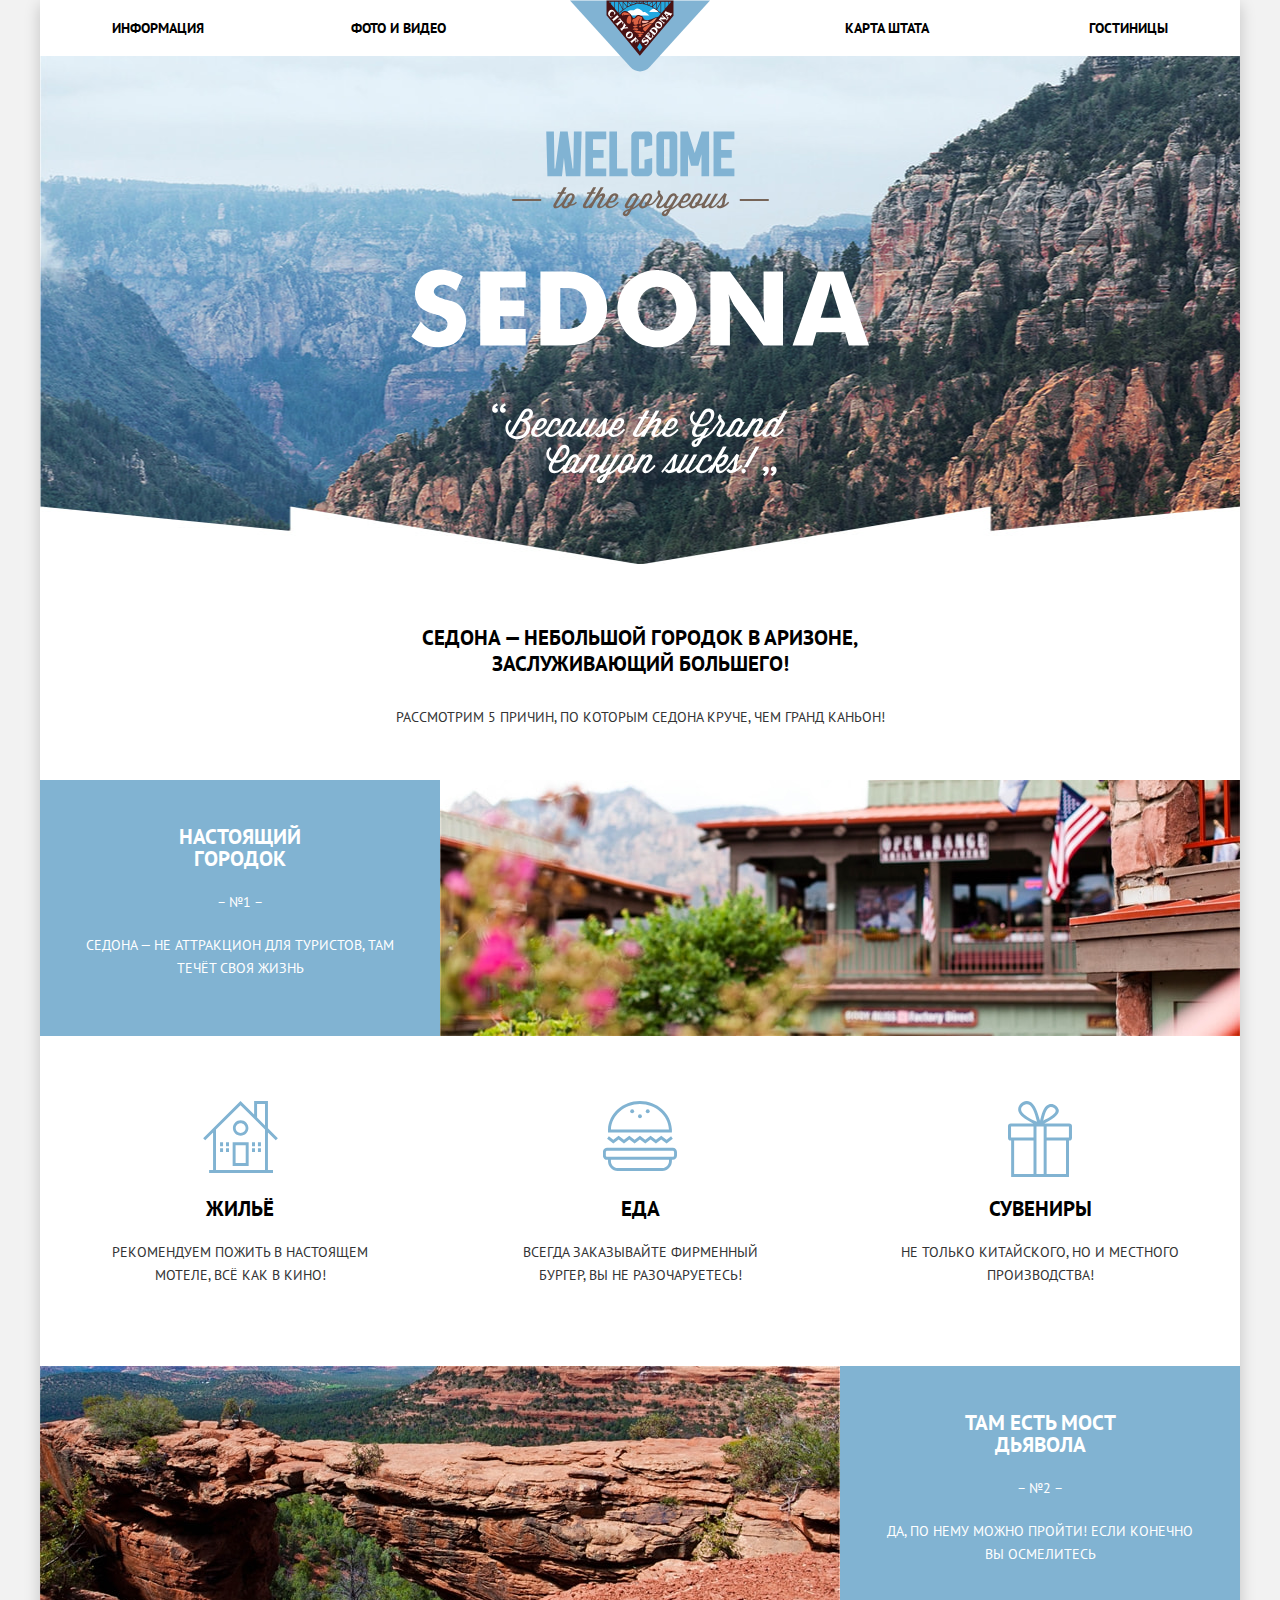
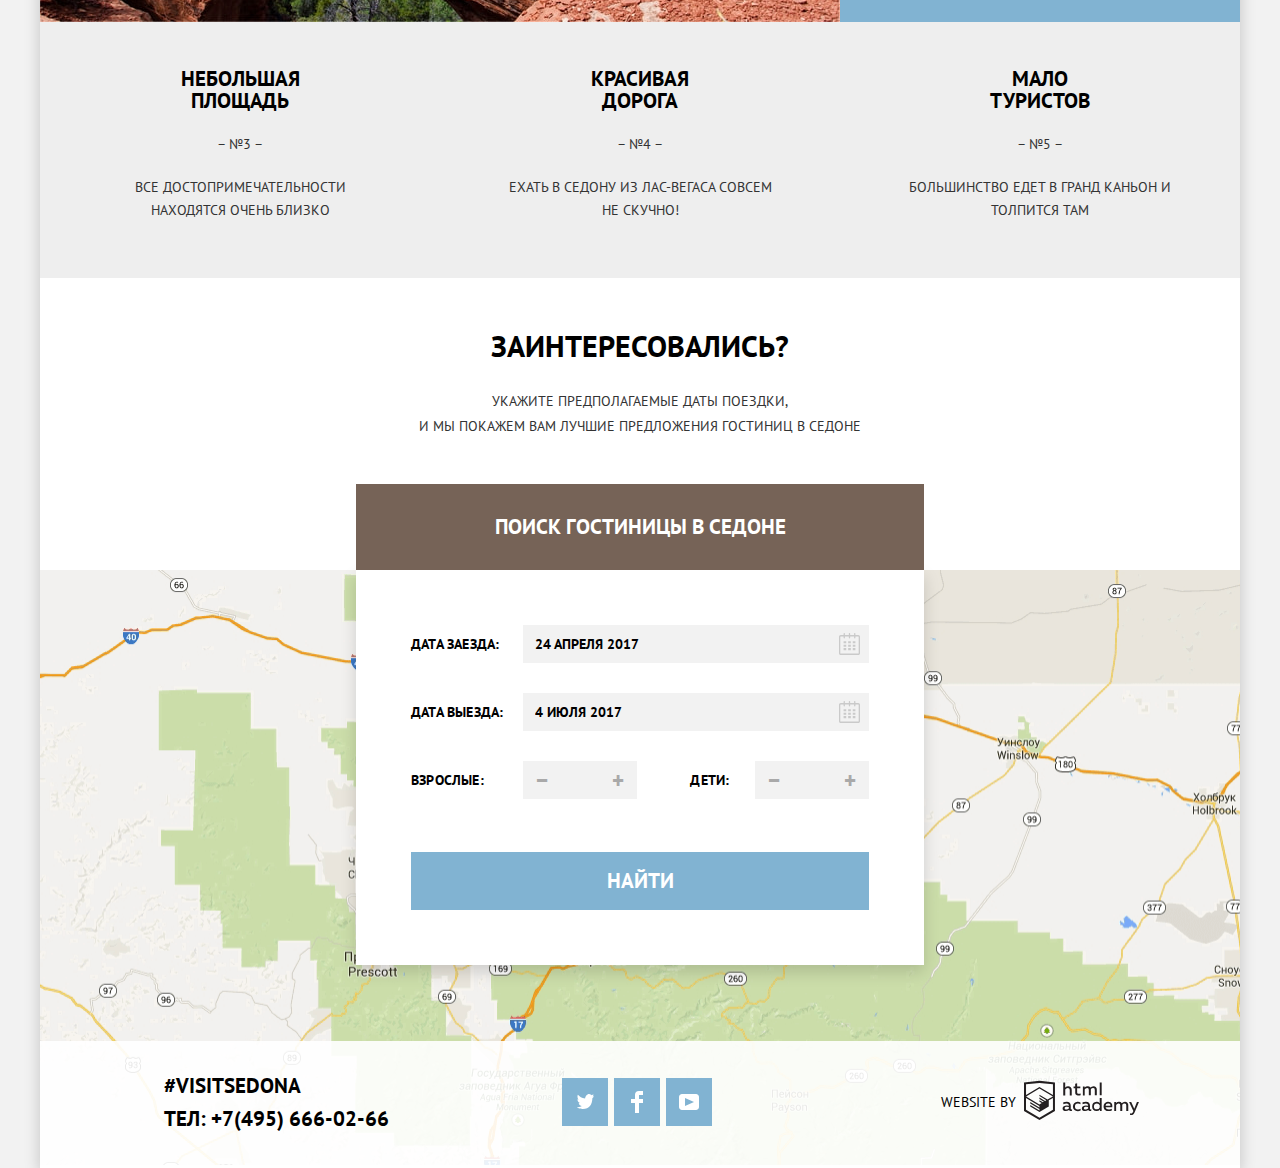
==== commit f70686d4: "Внесены правки после первой проверки" ====
--- a/index.html
+++ b/index.html
@@ -21,7 +21,7 @@
 				</nav>
 
 				<div class="header-logo">
-					<a class="header-logo__link" href="" aria-current="page">
+					<a class="header-logo__link" aria-current="page">
 						<img src="img/logo-sedona.svg" width="140" height="72" alt="Логотип города Седона">
 					</a>
 				</div>
@@ -45,7 +45,7 @@
 					</div>
 
 					<ol class="advantages-list">
-						<li class="advantages-item">
+						<li class="advantages-item advantages-item--blue">
 							<div class="advantages-item__block info">
 								<p class="info__title">Настоящий городок</p>
 								<p class="info__number">– №1 –</p>
@@ -53,10 +53,10 @@
 									Седона — не аттракцион для туристов, там течёт своя жизнь
 								</p>
 							</div>
-							<img class="advantages-item__img" src="img/sedona_foto.jpg" width="800" height="256" alt="Фотография городка">
-						</li>
-						<li class="advantages-item">
-							<img class="advantages-item__img" src="img/devil_bridge.jpg" width="800" height="256" alt="Фотография моста Дьявола">
+							<img class="advantages-item__img" src="img/sedona-foto.jpg" width="800" height="256" alt="Фотография городка">
+						</li>
+						<li class="advantages-item advantages-item--blue">
+							<img class="advantages-item__img" src="img/devil-bridge.jpg" width="800" height="256" alt="Фотография моста Дьявола">
 							<div class="advantages-item__block info">
 								<p class="info__title">Там есть Мост дьявола</p>
 								<p class="info__number">– №2 –</p>
@@ -123,7 +123,7 @@
 						<p class="registration__block-desc">Укажите предполагаемые даты поездки, <br> и мы покажем вам лучшие предложения гостиниц в седоне</p>
 						<button class="button toggle-form-search" type="button">Поиск гостиницы в седоне</button>
 
-						<form class="registration-form registration-form--show" action="#" method="POST">
+						<form class="registration-form registration-form--show" action="#" method="GET">
 							<div class="registration-form__field field">
 								<label class="field__label" for="input-date-arrival">Дата заезда:</label>
 								<input class="field__input" id="input-date-arrival" type="text" name="date-arrival" placeholder="24 апреля 2017">
@@ -169,8 +169,10 @@
 
 			<footer class="footer bottom--absolute">
 				<div class="footer-contact">
-					<p>#visitSEDONA</p>
-					<a href="tel:+74956660266">Тел: +7(495) 666-02-66</a>
+					<address>
+						<p>#visitSEDONA</p>
+						<a href="tel:+74956660266">Тел: +7(495) 666-02-66</a>
+					</address>
 				</div>
 
 				<div class="social-links">
--- a/css/style.min.css
+++ b/css/style.min.css
@@ -1 +1 @@
-@keyframes bounce{0%{transform:translateY(-80px)}to{transform:translateY(0)}}@keyframes shake{0%,to{transform:translateX(0)}10%,30%,50%,70%,90%{transform:translateX(-10px)}20%,40%,60%,80%{transform:translateX(10px)}}html{box-sizing:border-box}*,::after,::before{box-sizing:inherit}body{background-color:#f2f2f2;color:#000;font-family:"PT Sans",Arial,sans-serif;text-transform:uppercase}img{max-width:100%}a{text-decoration:none}.container{position:relative;width:1200px;margin:0 auto;padding:0;background-color:#fff;box-shadow:0 5px 15px rgba(0,1,1,.2)}.hidden{display:none}.visually-hidden{position:absolute;width:1px;height:1px;margin:-1px;border:0;padding:0;clip:rect(0 0 0 0);overflow:hidden}.button{font:inherit;text-decoration:none;border:0;box-shadow:none;text-transform:uppercase}.header{position:relative}.header-nav{display:flex;flex-wrap:wrap;margin:0;padding:0;list-style:none}.header-nav li{width:239px;padding:15px 0}.header-nav li:nth-child(-n+2){text-align:left;padding-left:72px}.header-nav li:nth-last-child(-n+2){text-align:right;padding-right:72px}.header-nav li:nth-child(3){margin-left:auto}.header-nav a{color:inherit;font-size:14px;font-weight:700;line-height:26px}.header-nav a:hover{color:#81b3d2}.header-nav a:active{color:rgba(0,0,0,.3)}.header-nav .current{color:#766357}.header-logo{position:absolute;top:0;left:50%;margin-left:-70px;margin-right:auto;width:140px;height:72px}.header-logo__link{display:block;width:100%;height:100%}.welcome{height:508px;background-color:#c2d5e0;background-image:url(../img/welcome-back.jpg);background-position:bottom;background-repeat:no-repeat;background-size:cover}.welcome img{display:block;width:459px;margin:0 auto;padding-top:75px}.advantages-block{width:490px;margin:0 auto;padding:40px 0 36px;text-align:center}.advantages-block .advantages-block__title{margin-bottom:27px;font-family:inherit;font-size:21px;font-weight:700;line-height:26px}.advantages-block .advantages-block__text{color:#333;font-size:14px;font-weight:400;line-height:26px}.advantages-list{list-style:none;margin:0;padding:0}.advantages-item,.advantages-list{display:flex;flex-wrap:wrap}.advantages-item:first-child{order:-2}.advantages-item:last-child{order:-1}.advantages-item .advantages-item__img{height:100%}.advantages-item .advantages-item__block{width:400px;padding:25px 60px 40px;background-color:#eee;color:#333;text-align:center}.advantages-item__block .info__title{width:151px;margin-left:auto;margin-right:auto;color:#000;font-size:21px;font-weight:700;line-height:22px}.advantages-item__block .info__number{margin-bottom:20px}.advantages-item__block .info__number,.advantages-item__block .info__text{font-size:14px;font-weight:400;line-height:23px}.advantages-item:first-child .advantages-item__block,.advantages-item:nth-child(2) .advantages-item__block{padding:25px 45px;background-color:#81b3d2;color:#fff}.advantages-item:first-child .info__title,.advantages-item:nth-child(2) .info__title{color:#fff}.advantages-also{display:flex;flex-wrap:wrap;list-style:none;margin:0;padding:0}.advantages-also .advantages-item__block{padding-top:65px;padding-bottom:65px;background-color:#fff}.advantages-also .info-icon::before{display:block;margin:auto;width:76px;height:76px}.advantages-also .info-icon--home::before{content:url(../img/icon-1.svg)}.advantages-also .info-icon--food::before{content:url(../img/icon-3.svg)}.advantages-also .info-icon--surprise::before{content:url(../img/icon-2.svg)}.registration__block{position:relative;width:568px;margin:0 auto;padding-top:20px;text-align:center}.registration__block h3{margin-bottom:25px;font-size:30px;font-weight:700;line-height:36px}.registration__block .registration__block-desc{margin-bottom:45px;color:#333;font-size:14px;font-weight:400;line-height:25px}.registration__block .toggle-form-search{position:relative;width:100%;padding:30px 10px;background-color:#766357;color:#fff;font-size:21px;font-weight:700;line-height:26px;z-index:4}.registration .toggle-form-search:hover{background-color:#604e43}.registration .toggle-form-search:active{background-color:#503e33;color:rgba(255,255,255,.3)}.registration .registration-form{position:absolute;display:none;flex-wrap:wrap;width:568px;padding:55px;background-color:#fff;box-shadow:0 7px 15px rgba(0,1,1,.15);z-index:3}.registration .registration-form--show{display:flex;animation:bounce .6s}.registration .registration-form--error{animation:shake .6s}.registration-form__field{position:relative;display:flex;flex-wrap:wrap;justify-content:space-between;align-items:center;width:100%;margin:0 0 30px}.registration-form__field .field__input,.registration-form__field .field__label{font-size:14px;font-weight:700;line-height:26px;vertical-align:middle}.registration-form__field .field__input{width:346px;height:38px;padding:4px 10px;background-color:#f2f2f2;border:2px solid #f2f2f2;color:#000;text-transform:uppercase;box-shadow:none;outline:0}.registration-form__field .field__label{margin-right:auto}.registration-form__field .field__input::placeholder{color:inherit;text-transform:uppercase;font-size:14px;font-weight:700;line-height:26px}.registration-form__field .field__input:hover{background-color:#ebebeb;border-color:#ebebeb}.registration-form__field .field__input:focus{border-color:#e5e5e5;background-color:#fff}.registration-form__field .field__input[name*=date]{padding-right:35px}.registration-form__field .field__button-open{cursor:pointer;position:absolute;top:7px;right:3px;display:block;font-size:0;background-color:transparent}.registration .registration__map{position:relative}.registration .registration__map-frame{position:absolute;left:0;top:0;border:0;z-index:2}.registration .registration__map-image{position:relative;z-index:1}.field__button-open svg{vertical-align:middle}.field__button-open:hover svg{fill:#000}.field__button-open:active svg,.footer-creator__logo:hover svg{fill:#81b3d2}.registration-form__field .field__button,.registration-form__field .field__input[name*=count]{width:38px;height:38px;text-align:center;cursor:pointer}.registration-form__field .field__button{background-color:#f2f2f2}.registration-form__field .field__button::before{font-weight:700;font-size:23px;vertical-align:middle;color:#a9a9a9}.registration-form__field .field__button:hover::before{color:#000}.registration-form__field .field__button:active::before{color:#81b3d2}.registration-form__field .field__button-plus::before{content:"\002B"}.registration-form__field .field__button-minus::before{content:"\2212"}.field--adults{width:226px}.field--kids{width:39%;margin-left:auto}.registration-form .registration-form__button{width:458px;margin-top:23px;padding:17px 10px;color:#fff;font-size:21px;font-weight:700;background-color:#81b3d2}.registration-form .registration-form__button:hover{background-color:#669ec0}.registration-form .registration-form__button:active{background-color:#5496bd;color:rgba(255,255,255,.3)}.footer,.social-links{display:flex;flex-wrap:wrap}.footer{align-items:center;background-color:rgba(255,255,255,.9);padding:30px 100px 30px 130px}.footer.bottom--absolute{position:absolute;bottom:0;width:100%;z-index:10}.footer-contact a,.footer-contact p{margin:0;color:inherit;font-size:21px;font-weight:700;line-height:29px}.footer-contact p{margin-bottom:4px}.social-links{margin-left:auto;margin-right:auto}.social-links .social-links__link{display:flex;flex-wrap:wrap;align-items:center;justify-content:center;width:46px;height:48px;margin:0 6px 6px 0;color:#fff;background-color:#81b3d2;background-size:auto;background-repeat:no-repeat;background-position:center}.social-links .social-links__link:hover{background-color:#669ec0}.social-links .social-links__link:active{background-color:#5496bd;color:rgba(255,255,255,.3)}.social-links .social-links__link:active svg{fill:rgba(255,255,255,.3)}.footer-creator p,.footer-creator__logo{display:inline-block;vertical-align:middle}.footer-creator p{margin:0 4px 0 0;font-size:14px;font-weight:400;line-height:26px}.footer-creator__logo{color:inherit}.footer-creator__logo:active svg{fill:rgba(0,0,0,.3)}.filters{background-color:#766357;background-image:url(../img/hotel_filter.jpg);background-position:center;background-repeat:no-repeat;background-size:cover}.filters form{display:flex;flex-wrap:wrap;padding:25px 72px 30px;color:#fff}.filters-field{margin:0 118px 0 0;padding:0;border:0}.filters-field legend{margin-bottom:10px;font-size:16px;font-weight:700;line-height:23px}.filters-field:last-child{width:317px;margin-left:auto;margin-right:0}.filters-field__block{position:relative;margin-top:16px;margin-bottom:22px}.filters-field__block:last-child{margin-bottom:0}.filters-field input,.filters-field label{font-size:14px;font-weight:400;line-height:21px}.filters-field input::placeholder{color:#fff;text-align:center;font-size:14px;text-transform:uppercase}.filters-field__checkbox+label{cursor:pointer}.filters-field__checkbox+label::before{content:"";display:inline-block;margin-right:13px;width:27px;height:23px;vertical-align:middle;background-image:url(../img/checkbox-off.svg);background-repeat:no-repeat;background-position:left}.filters-field__checkbox:checked+label::before{background-image:url(../img/checkbox-on.svg)}.filters-field__checkbox:disabled+label::before{background-image:url(../img/checkbox-off-dis.svg)}.filters-field__checkbox:disabled:checked+label::before{background-image:url(../img/checkbox-on-dis.svg)}.filters-field__checkbox{display:none}.filters-field__block-numbers{font-size:0;position:relative;height:36px;margin-bottom:20px;margin-top:0;border:2px solid #fff;border-radius:2px}.filters-field__number{width:50%;height:100%;color:#fff;text-align:center;background-color:transparent;border:0;box-shadow:none;outline:0;-moz-appearance:textfield}.filters-field__number::-webkit-inner-spin-button,.filters-field__number::-webkit-outer-spin-button{-webkit-appearance:none;margin:0}.filters-field__block-numbers::after{content:"";position:absolute;top:50%;left:50%;width:2px;height:22px;background:#fff;transform:translate(-50%,-50%)}.filters-field__block-range{margin-bottom:32px}.filters-field__block-range .range__scale{height:2px;background:rgba(255,255,255,.3)}.filters-field__block-range .range__bar{width:80%;height:2px;background:#fff}.filters-field__block-range .range__toggle{position:absolute;top:-9px;width:5px;height:5px;background-color:#ababab;border:10px solid #fff;border-radius:50%;box-shadow:0 2px 1px 0 rgba(0,1,1,.2);cursor:pointer}.filters-field__block-range .range__toggle:hover{transform:scale(1.1);background:#1c4f80}.filters-field__block-range .range__toggle-min{left:0}.filters-field__block-range .range__toggle-max{left:80%}.filters .filters__button{display:block;width:136px;margin:0 auto;padding:5px;border-radius:2px;background-color:transparent;color:inherit;font-size:14px;font-weight:400;line-height:21px;border:2px solid #fff}.filters .filters__button:active,.filters .filters__button:hover{background-color:#fff;color:#000}.sorting{display:flex;flex-wrap:wrap;align-items:center;border-bottom:1px solid #e5e5e5;padding:9px 72px}.sorting__block{font-size:12px;font-weight:400;line-height:17px}.sorting .sorting__result{margin-right:48px;font-size:21px;font-weight:700;line-height:26px}.sorting .sorting__text{margin-right:35px}.sorting__block .sorting__link{margin-right:30px;border-bottom:1px dotted rgba(0,0,0,.3);color:rgba(0,0,0,.3)}.sorting__block .sorting__link--current{color:#81b3d2;border-bottom:none}.sorting__block .sorting__link:hover{border-bottom-color:#81b3d2;color:#81b3d2}.sorting__block .sorting__link:active{color:#000;border-bottom:none}.sorting__type{margin-left:auto}.sorting__type-link{margin-left:8px}.sorting__type-link.current svg{fill:#81b3d2}.sorting__type-link:hover svg{fill:#231f20}.sorting__type-link:active svg{fill:#81b3d2}.hotel__list{list-style:none;margin:0;padding:0}.hotel__item{padding:30px 72px;border-bottom:1px solid #e5e5e5}.item-hotel{display:flex;flex-wrap:wrap}.item-hotel__info,.item-hotel__rating{display:flex;flex-wrap:wrap;flex-direction:column;justify-content:space-between;margin-left:30px}.item-hotel .info-hotel__name{color:inherit;font-size:21px;font-weight:700;line-height:16px}.item-hotel .info-hotel__name:hover{color:#81b3d2}.item-hotel .info-hotel__name:active{color:rgba(0,0,0,.3)}.item-hotel .info-hotel__features{margin:5px 0;color:#333;font-size:14px;font-weight:400;line-height:21px}.info-hotel__features span{margin-right:2px;vertical-align:middle}.info-hotel__features .features-hotel__type{display:inline-block;width:110px}.info-hotel__links .button{padding:5px 17px;margin-right:2px}.info-hotel .info-hotel__links-detail,.info-hotel .info-hotel__links-reserve{color:#fff;font-size:14px;font-weight:700;line-height:28px;background-color:#81b3d2}.info-hotel .info-hotel__links-detail:hover{background-color:#669ec0}.info-hotel .info-hotel__links-detail:active{background-color:#5496bd;color:rgba(255,255,255,.3)}.info-hotel .info-hotel__links-reserve{line-height:21px;background-color:#766357}.info-hotel .info-hotel__links-reserve:hover{background-color:#604e43}.info-hotel .info-hotel__links-reserve:active{background-color:#503e33;color:rgba(255,255,255,.3)}.item-hotel__rating{align-items:flex-end;margin-left:auto}.item-hotel__rating-stars span{display:inline-block;vertical-align:top;width:18px;height:17px;margin-left:2px;background-image:url(../img/star.svg);background-repeat:no-repeat;background-size:auto;background-position:right}.item-hotel__rating .item-hotel__rating-count{margin:0;padding:3px 14px;color:#666;font-size:14px;font-weight:400;line-height:21px;background-color:#f2f2f2}+@keyframes bounce{0%{transform:translateY(-80px)}to{transform:translateY(0)}}@keyframes shake{0%,to{transform:translateX(0)}10%,30%,50%,70%,90%{transform:translateX(-10px)}20%,40%,60%,80%{transform:translateX(10px)}}html{box-sizing:border-box}*,::after,::before{box-sizing:inherit}body{background-color:#f2f2f2;color:#000;font-family:"PT Sans",Arial,sans-serif;text-transform:uppercase}img{max-width:100%}a{text-decoration:none}.container{position:relative;width:1200px;margin:0 auto;padding:0;background-color:#fff;box-shadow:0 5px 15px rgba(0,1,1,.2)}.hidden{display:none}.visually-hidden{position:absolute;width:1px;height:1px;margin:-1px;border:0;padding:0;clip:rect(0 0 0 0);overflow:hidden}.button{font:inherit;text-decoration:none;border:0;box-shadow:none;text-transform:uppercase}.header{position:relative}.header-nav{display:flex;flex-wrap:wrap;margin:0;padding:0;list-style:none}.header-nav li{width:239px;padding:15px 0}.header-nav li:nth-child(-n+2){text-align:left;padding-left:72px}.header-nav li:nth-last-child(-n+2){text-align:right;padding-right:72px}.header-nav li:nth-child(3){margin-left:auto}.header-nav a{color:inherit;font-size:14px;font-weight:700;line-height:26px}.header-nav a:hover{color:#81b3d2}.header-nav a:active{color:rgba(0,0,0,.3)}.header-nav .current{color:#766357}.header-logo{position:absolute;top:0;left:50%;margin-left:-70px;margin-right:auto;width:140px;height:72px}.header-logo__link{display:block;width:100%;height:100%}.welcome{height:508px;background-color:#c2d5e0;background-image:url(../img/welcome-back.jpg);background-position:bottom;background-repeat:no-repeat;background-size:cover}.welcome img{display:block;width:459px;margin:0 auto;padding-top:75px}.advantages-block{width:490px;margin:0 auto;padding:40px 0 36px;text-align:center}.advantages-block .advantages-block__title{margin-bottom:27px;font-family:inherit;font-size:21px;font-weight:700;line-height:26px}.advantages-block .advantages-block__text{color:#333;font-size:14px;font-weight:400;line-height:26px}.advantages-list{display:flex;flex-wrap:wrap;list-style:none;margin:0;padding:0}.advantages-item{display:flex;flex-wrap:wrap;background-color:#eee;color:#333}.advantages-item:first-child{order:-2}.advantages-item:last-child{order:-1}.advantages-item .advantages-item__block{width:400px;min-height:256px;padding:25px 60px 40px;text-align:center}.advantages-item__block .info__title{width:151px;margin:21px auto;color:#000;font-size:21px;font-weight:700;line-height:22px}.advantages-item__block .info__number{margin-bottom:20px}.advantages-item__block .info__number,.advantages-item__block .info__text{font-size:14px;font-weight:400;line-height:23px}.advantages-item--blue{background-color:#81b3d2;color:#fff}.advantages-item--blue .advantages-item__block{padding:25px 45px}.advantages-item--blue .info__title{color:#fff}.advantages-also{display:flex;flex-wrap:wrap;list-style:none;margin:0;padding:0}.advantages-also .advantages-item__block{padding-top:65px;padding-bottom:65px;background-color:#fff}.advantages-also .info-icon::before{display:block;margin:auto;width:76px;height:76px}.advantages-also .info-icon--home::before{content:url(../img/icon-home.svg)}.advantages-also .info-icon--food::before{content:url(../img/icon-food.svg)}.advantages-also .info-icon--surprise::before{content:url(../img/icon-surprise.svg)}.registration__block{position:relative;width:568px;margin:0 auto;padding-top:20px;text-align:center}.registration__block h3{margin-bottom:25px;font-size:30px;font-weight:700;line-height:36px}.registration__block .registration__block-desc{margin-bottom:45px;color:#333;font-size:14px;font-weight:400;line-height:25px}.registration__block .toggle-form-search{position:relative;width:100%;padding:30px 10px;background-color:#766357;color:#fff;font-size:21px;font-weight:700;line-height:26px;z-index:4}.registration .toggle-form-search:hover{background-color:#604e43}.registration .toggle-form-search:active{background-color:#503e33;color:rgba(255,255,255,.3)}.registration .registration-form{position:absolute;display:none;flex-wrap:wrap;width:568px;padding:55px;background-color:#fff;box-shadow:0 7px 15px rgba(0,1,1,.15);z-index:3}.registration .registration-form--show{display:flex;animation:bounce .6s}.registration .registration-form--error{animation:shake .6s}.registration-form__field{position:relative;display:flex;flex-wrap:wrap;justify-content:space-between;align-items:center;width:100%;margin:0 0 30px}.registration-form__field .field__input,.registration-form__field .field__label{font-size:14px;font-weight:700;line-height:26px;vertical-align:middle}.registration-form__field .field__input{width:346px;height:38px;padding:4px 10px;background-color:#f2f2f2;border:2px solid #f2f2f2;color:#000;text-transform:uppercase;box-shadow:none;outline:0}.registration-form__field .field__label{margin-right:auto;letter-spacing:.2px}.registration-form__field .field__input::placeholder{color:inherit;text-transform:uppercase;font-size:14px;font-weight:700;line-height:26px}.registration-form__field .field__input:hover{background-color:#ebebeb;border-color:#ebebeb}.registration-form__field .field__input:focus{border-color:#e5e5e5;background-color:#fff}.registration-form__field .field__input[name*=date]{padding-right:35px}.registration-form__field .field__button-open{cursor:pointer;position:absolute;top:7px;right:3px;display:block;font-size:0;background-color:transparent}.registration .registration__map{position:relative}.registration .registration__map-frame{position:absolute;left:0;top:0;border:0;z-index:2}.registration .registration__map-image{position:relative;z-index:1}.field__button-open svg{vertical-align:middle}.field__button-open:hover svg{fill:#000}.field__button-open:active svg,.footer-creator__logo:hover svg{fill:#81b3d2}.registration-form__field .field__button,.registration-form__field .field__input[name*=count]{width:38px;height:38px;text-align:center;cursor:pointer}.registration-form__field .field__button{background-color:#f2f2f2}.registration-form__field .field__button::before{font-weight:700;font-size:23px;vertical-align:middle;color:#a9a9a9}.registration-form__field .field__button:hover::before{color:#000}.registration-form__field .field__button:active::before{color:#81b3d2}.registration-form__field .field__button-plus::before{content:"\002B"}.registration-form__field .field__button-minus::before{content:"\2212"}.field--adults{width:226px}.field--kids{width:39%;margin-left:auto}.registration-form .registration-form__button{width:458px;margin-top:23px;padding:17px 10px;color:#fff;font-size:21px;font-weight:700;background-color:#81b3d2}.registration-form .registration-form__button:hover{background-color:#669ec0}.registration-form .registration-form__button:active{background-color:#5496bd;color:rgba(255,255,255,.3)}.footer{display:flex;flex-wrap:wrap;align-items:center;background-color:rgba(255,255,255,.9);padding:30px 0}.footer.bottom--absolute{position:absolute;bottom:0;width:100%;z-index:10}.footer-contact,.footer-creator,.social-links{width:400px;text-align:center}.footer-contact{padding-left:72px}.footer--hotels .footer-contact{padding-left:82px}.footer-contact address{display:inline-block;vertical-align:top;text-align:left;font-style:normal}.footer-contact a,.footer-contact p{text-align:left;margin:0;color:inherit;font-size:21px;font-weight:700;line-height:29px}.footer-contact a{line-height:38px}.social-links,.social-links .social-links__link{display:flex;flex-wrap:wrap;justify-content:center}.social-links{margin-left:auto;margin-right:auto}.social-links .social-links__link{align-items:center;width:46px;height:48px;margin:0 6px 6px 0;color:#fff;background-color:#81b3d2}.social-links .social-links__link:hover{background-color:#669ec0}.social-links .social-links__link:active{background-color:#5496bd;color:rgba(255,255,255,.3)}.social-links .social-links__link:active svg{fill:rgba(255,255,255,.3)}.footer-creator{margin-bottom:6px}.footer-creator p,.footer-creator__logo{display:inline-block;vertical-align:middle}.footer-creator p{margin:0 4px 0 0;font-size:14px;font-weight:400;line-height:26px}.footer-creator__logo{color:inherit}.footer-creator__logo:active svg{fill:rgba(0,0,0,.3)}.filters{background-color:#766357;background-image:url(../img/hotel-filter.jpg);background-position:center;background-repeat:no-repeat;background-size:cover}.filters form{display:flex;flex-wrap:wrap;padding:25px 72px 30px;color:#fff}.filters-field{margin:0 118px 0 0;padding:0;border:0}.filters-field legend{margin-bottom:10px;font-size:16px;font-weight:700;line-height:23px}.filters-field:last-child{width:325px;margin-left:auto;margin-right:0}.filters-field:last-child legend{margin-left:8px}.filters-field__block{position:relative;margin-top:16px;margin-bottom:22px}.filters-field__blocks{list-style:none;margin:0;padding:0}.filters-field__block:last-child{margin-bottom:0}.filters-field input,.filters-field label{font-size:14px;font-weight:400;line-height:21px}.filters-field__checkbox+label{cursor:pointer}.filters-field__checkbox+label:hover,.filters-field__checkbox:focus+label{opacity:.8}.filters-field__checkbox:focus+label{outline:auto}.filters-field__checkbox+label::before{content:url(../img/checkbox-off.svg);display:inline-block;vertical-align:middle;margin-right:13px;width:27px;height:23px}.filters-field__checkbox:checked+label::before{content:url(../img/checkbox-on.svg)}.filters-field__checkbox:disabled+label,.filters-field__checkbox:disabled:checked+label{opacity:.25}.filters-field__block-numbers{font-size:0;position:relative;height:36px;margin-bottom:20px;margin-top:0;margin-left:8px;border:2px solid #fff;border-radius:2px}.filters-field__number{width:50%;height:100%;color:#fff;text-align:center;text-transform:uppercase;background-color:transparent;border:0;box-shadow:none;outline:0;-moz-appearance:textfield}.filters-field__number::-webkit-inner-spin-button,.filters-field__number::-webkit-outer-spin-button{-webkit-appearance:none;margin:0}.filters-field__number::placeholder{color:#fff;text-align:center;font-size:14px;text-transform:uppercase}.filters-field__number::-webkit-input-placeholder{color:#fff;text-align:center;font-size:14px;text-transform:uppercase}.filters-field__number::-moz-placeholder{opacity:1}.filters-field__number:-ms-input-placeholder,.filters-field__number::-ms-input-placeholder{color:#fff;text-align:center;font-size:14px;text-transform:uppercase}.filters-field__block-numbers::after{content:"";position:absolute;top:50%;left:50%;width:2px;height:22px;background-color:#fff;transform:translate(-50%,-50%)}.filters-field__block-range{margin-bottom:32px;margin-left:8px}.filters-field__block-range .range__scale{height:2px;background-color:rgba(255,255,255,.3)}.filters-field__block-range .range__bar{width:80%;height:2px;background-color:#fff}.filters-field__block-range .range__toggle{position:absolute;top:-9px;width:4px;height:4px;background-color:#ababab;border:8px solid #fff;border-radius:50%;box-shadow:0 2px 1px 0 rgba(0,1,1,.2);box-sizing:content-box;cursor:pointer}.filters-field__block-range .range__toggle:focus,.filters-field__block-range .range__toggle:hover{transform:scale(1.1)}.filters-field__block-range .range__toggle-min{left:0}.filters-field__block-range .range__toggle-max{left:80%}.filters .filters__button{display:block;width:138px;margin:0 auto;padding:5px;border-radius:2px;background-color:transparent;color:inherit;font-size:14px;font-weight:400;line-height:21px;border:2px solid #fff}.filters .filters__button:active,.filters .filters__button:focus,.filters .filters__button:hover{background-color:#fff;color:#000}.sorting{display:flex;flex-wrap:wrap;align-items:center;border-bottom:1px solid #e5e5e5;padding:9px 72px}.sorting__block{font-size:12px;font-weight:400;line-height:17px}.sorting .sorting__result{margin-right:48px;font-size:21px;font-weight:700;line-height:26px}.sorting .sorting__text{margin-right:35px}.sorting__block .sorting__link{margin-right:30px;border-bottom:1px dotted rgba(0,0,0,.3);color:rgba(0,0,0,.3)}.sorting__block .sorting__link--current{color:#81b3d2;border-bottom:none}.sorting__block .sorting__link:hover{border-bottom-color:#81b3d2;color:#81b3d2}.sorting__block .sorting__link:active{color:#000;border-bottom:none}.sorting__type{margin-left:auto}.sorting__type-link{margin-left:8px}.sorting__type-link.current svg{fill:#81b3d2}.sorting__type-link:hover svg{fill:#231f20}.sorting__type-link:active svg{fill:#81b3d2}.hotel__list{list-style:none;margin:0;padding:0}.hotel__item{padding:30px 72px;border-bottom:1px solid #e5e5e5}.item-hotel{display:flex;flex-wrap:wrap}.item-hotel__info,.item-hotel__rating{display:flex;flex-wrap:wrap;flex-direction:column;justify-content:space-between}.item-hotel__info{max-width:750px;margin:0 30px}.item-hotel .info-hotel__name{color:inherit;font-size:21px;font-weight:700;line-height:16px}.item-hotel .info-hotel__name:hover{color:#81b3d2}.item-hotel .info-hotel__name:active{color:rgba(0,0,0,.3)}.item-hotel .info-hotel__features{margin:5px 0;color:#333;font-size:14px;font-weight:400;line-height:21px}.info-hotel__features span{display:inline-block;vertical-align:middle;width:110px;margin-right:2px}.info-hotel__links .button{padding:5px 17px;margin-right:2px}.info-hotel .info-hotel__links-detail,.info-hotel .info-hotel__links-reserve{color:#fff;font-size:14px;font-weight:700;line-height:28px;background-color:#81b3d2}.info-hotel .info-hotel__links-detail:hover{background-color:#669ec0}.info-hotel .info-hotel__links-detail:active{background-color:#5496bd;color:rgba(255,255,255,.3)}.info-hotel .info-hotel__links-reserve{line-height:21px;background-color:#766357}.info-hotel .info-hotel__links-reserve:hover{background-color:#604e43}.info-hotel .info-hotel__links-reserve:active{background-color:#503e33;color:rgba(255,255,255,.3)}.item-hotel__rating{align-items:flex-end;margin-left:auto}.item-hotel__rating-stars span{display:inline-block;vertical-align:top;width:18px;height:17px;margin-left:2px;background-image:url(../img/star.svg);background-repeat:no-repeat;background-size:auto;background-position:right}.item-hotel__rating .item-hotel__rating-count{margin:0;padding:3px 14px;color:#666;font-size:14px;font-weight:400;line-height:21px;background-color:#f2f2f2}